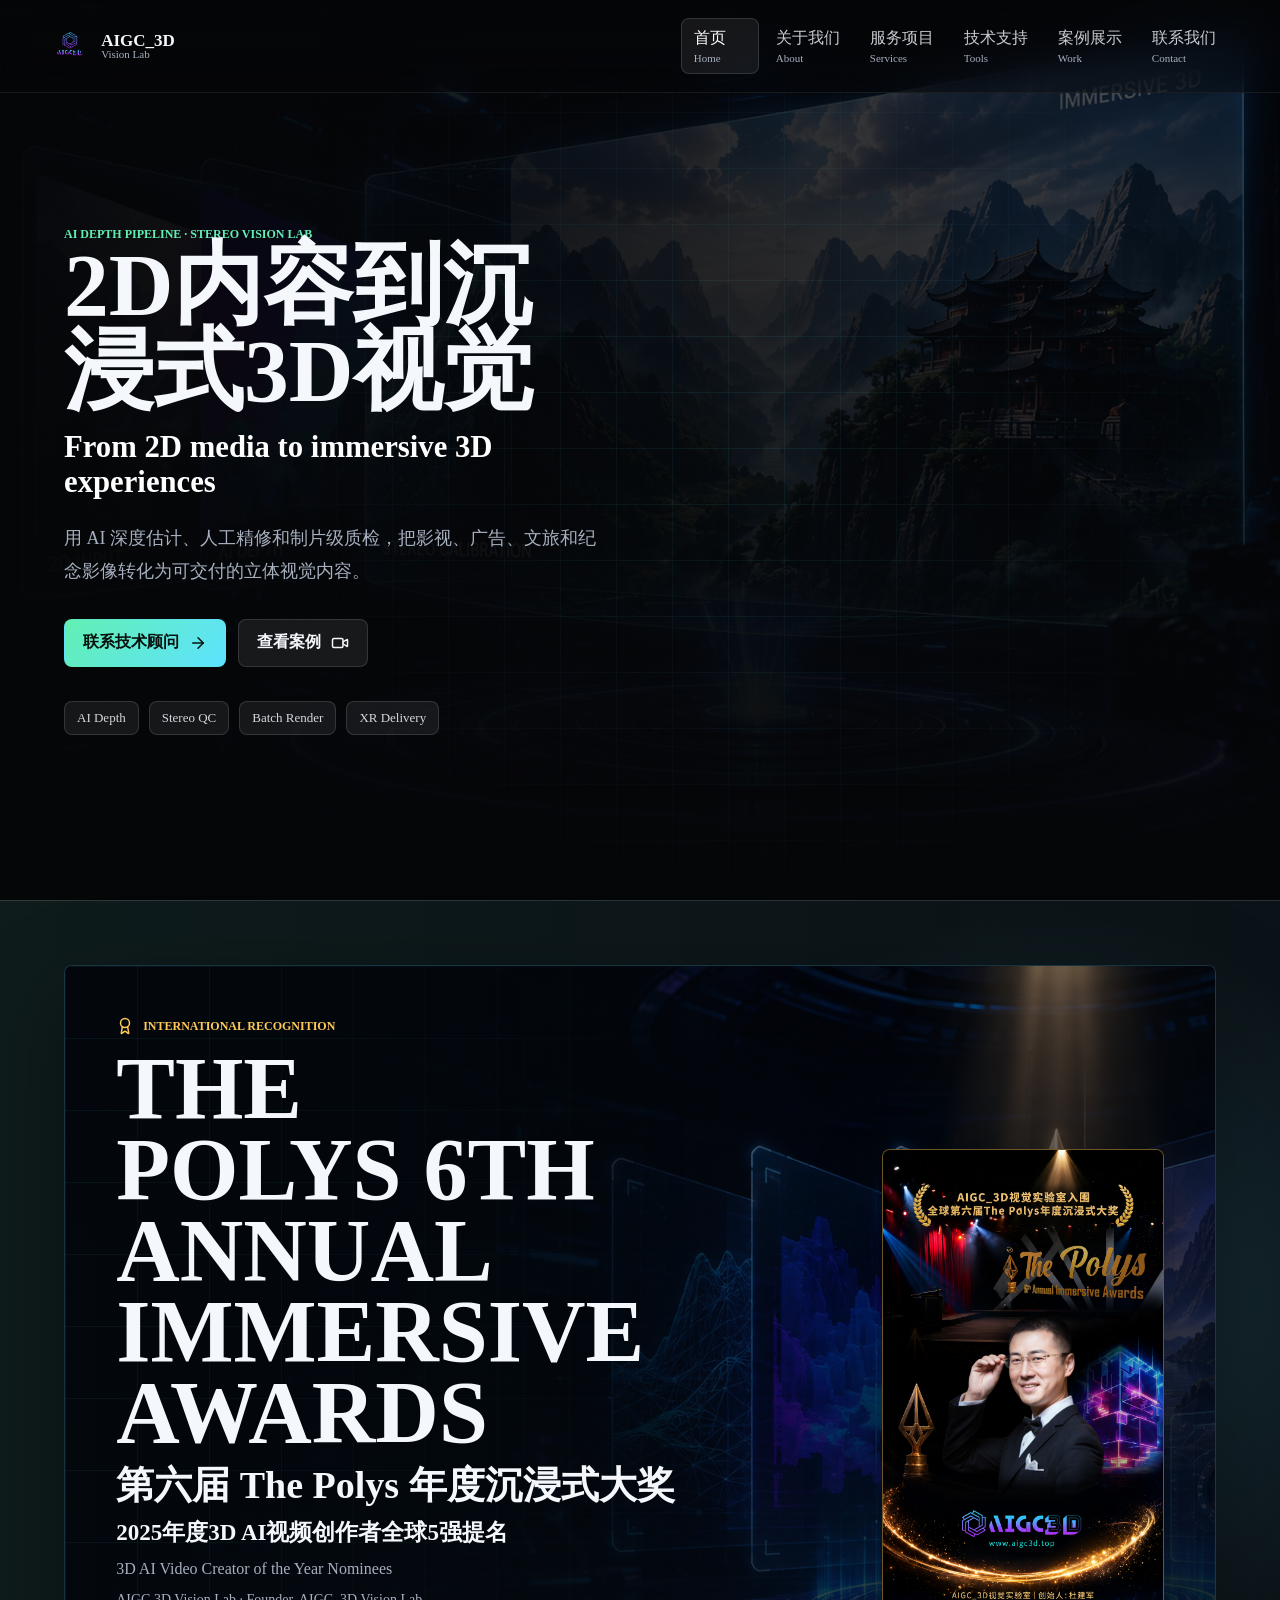
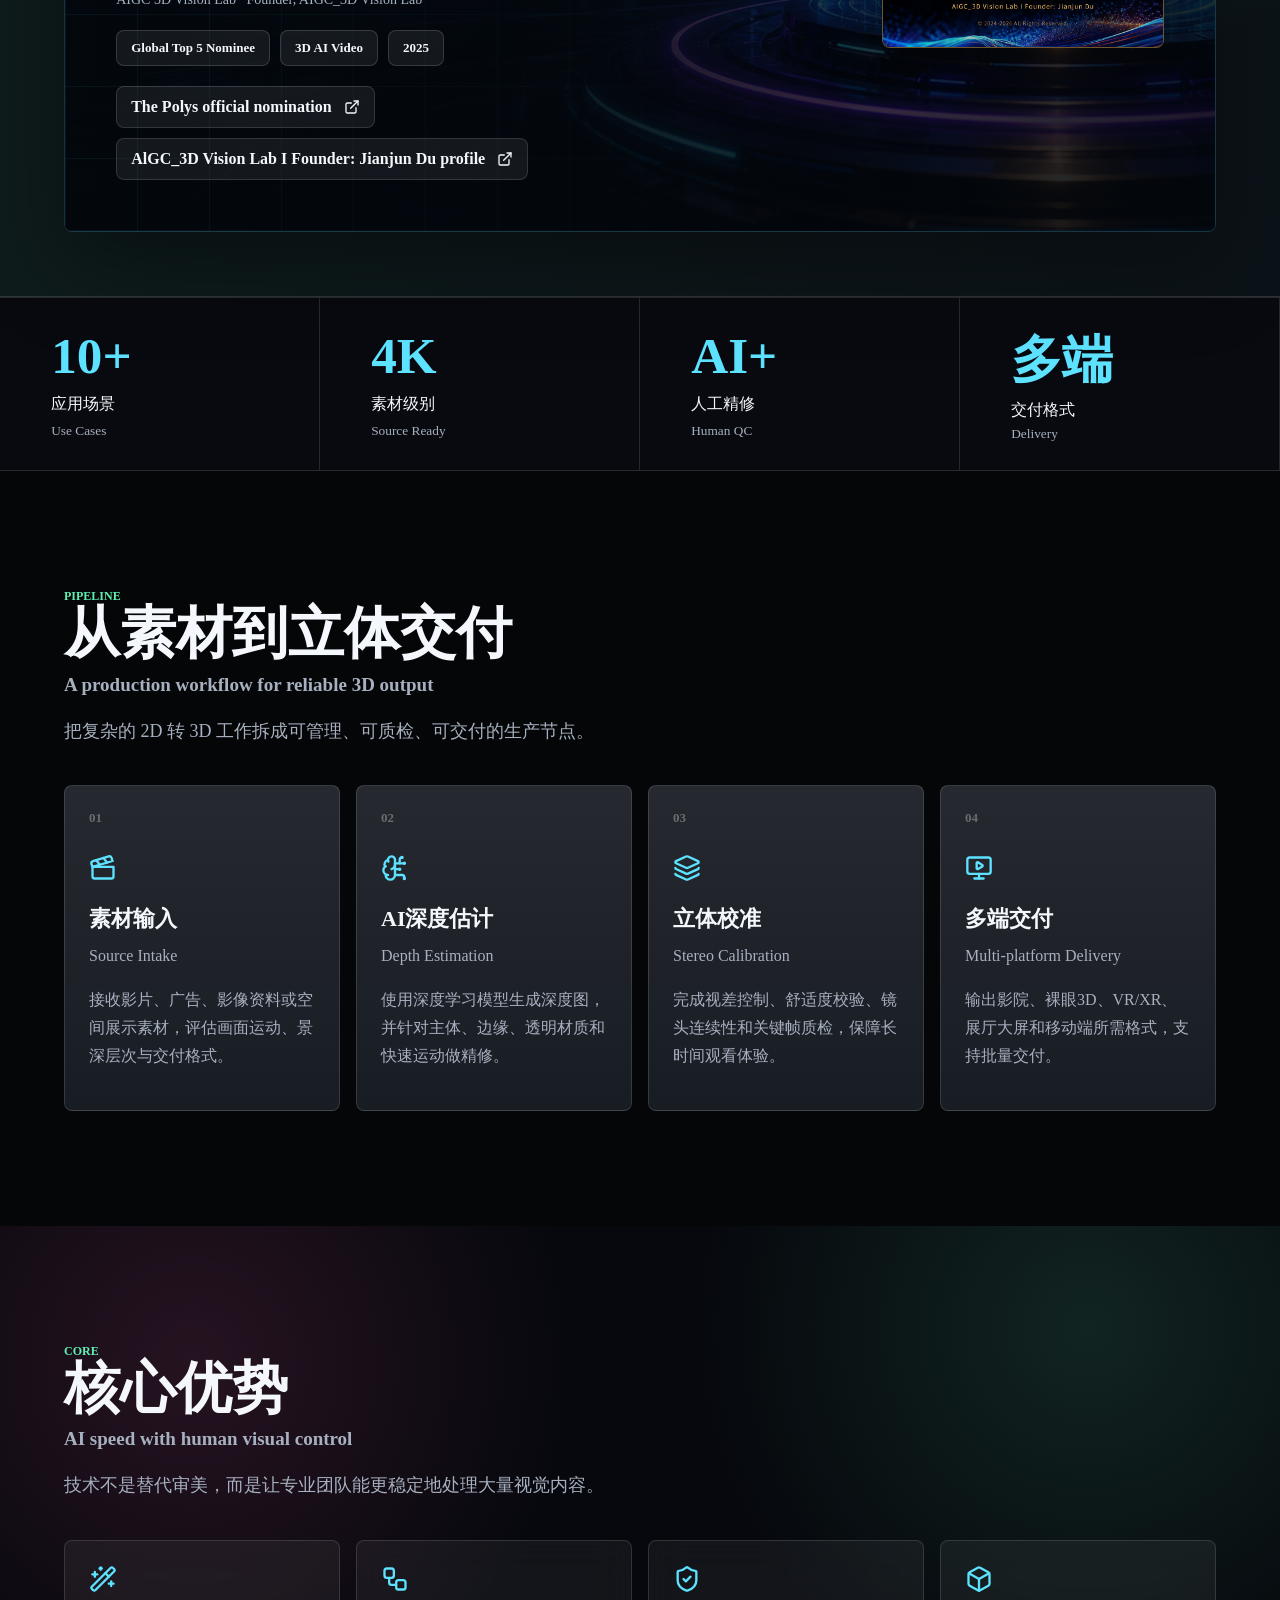
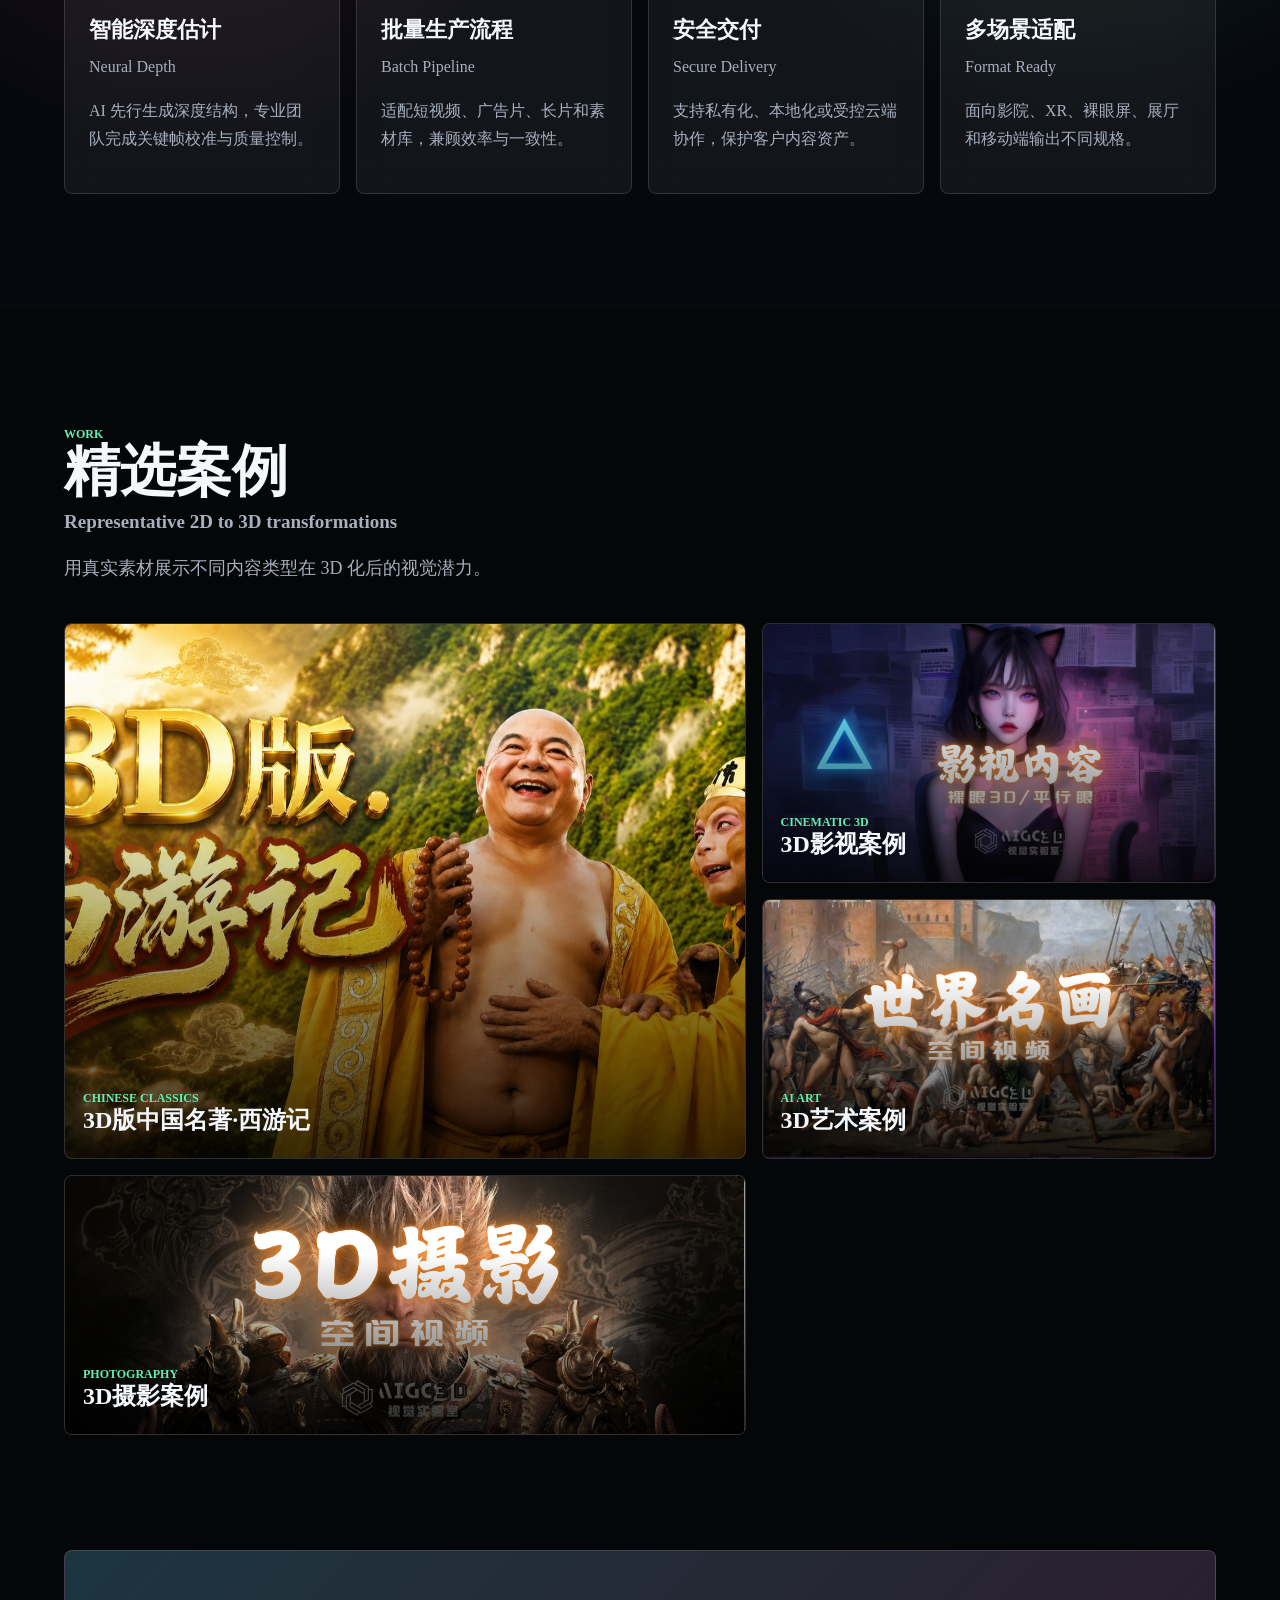
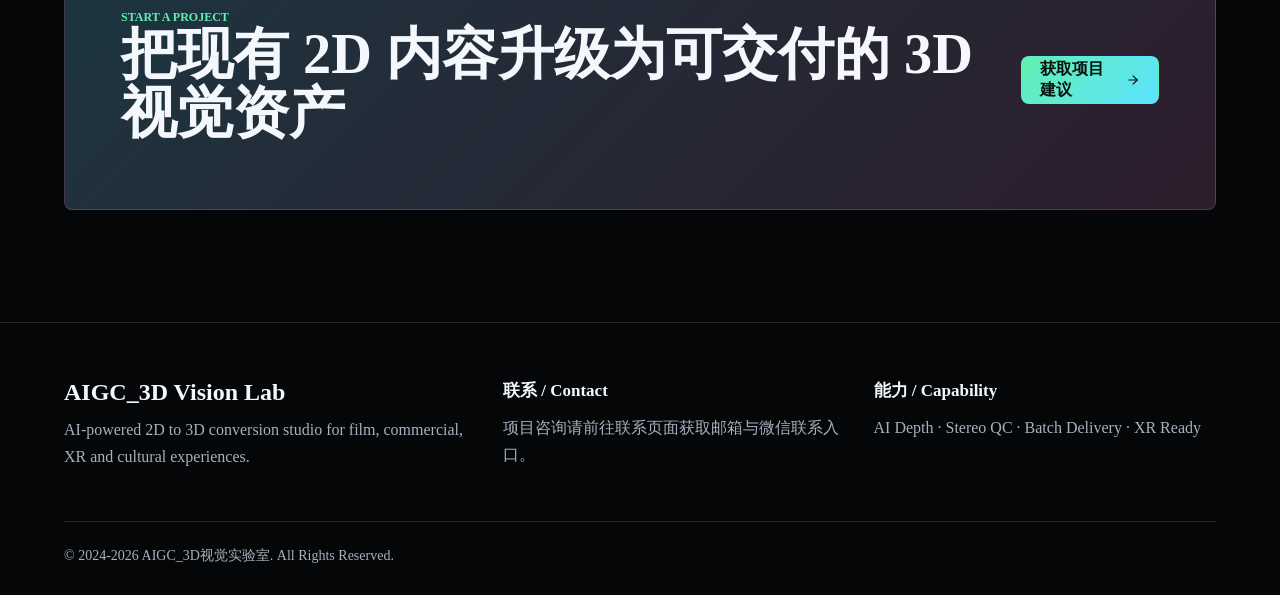
==== index.html @ 2577a912 "Optimize mobile menu drawer alignment, z-index, and toggle animations" ====
<!doctype html>
<html lang="zh-CN">
  <head>
    <meta charset="UTF-8" />
    <meta name="viewport" content="width=device-width, initial-scale=1.0" />
    <meta name="description" content="AIGC_3D视觉实验室提供 AI 驱动的 2D 转 3D 视觉解决方案，服务影视、广告、XR、文旅与纪念影像。" />
    <meta name="keywords" content="AIGC,3D视觉,2D转3D,AI深度估计,立体视觉,XR内容" />
    <title>AIGC_3D视觉实验室 - AI 2D转3D视觉解决方案</title>
    <script type="module" crossorigin src="/assets/main-BziIfiUS.js"></script>
    <link rel="stylesheet" crossorigin href="/assets/main-BUQJiQCC.css">
  </head>
  <body>
    <div id="root"></div>
  </body>
</html>
---- assets/main-BUQJiQCC.css ----
.mobile-layout{min-height:100vh;background:#03070c;color:#f3f4f6;font-family:system-ui,-apple-system,sans-serif;overflow-x:hidden}.mobile-header{position:fixed;top:0;left:0;width:100%;height:64px;display:flex;align-items:center;justify-content:space-between;padding:0 20px;z-index:1010;background:#03070cd1;backdrop-filter:blur(16px);-webkit-backdrop-filter:blur(16px);border-bottom:1px solid rgba(93,226,255,.08)}.mobile-header .brand{display:flex;align-items:center;gap:10px;text-decoration:none;color:inherit}.mobile-header .brand img{height:32px;width:auto}.mobile-header .brand span{display:flex;flex-direction:column}.mobile-header .brand strong{font-family:Outfit,sans-serif;font-size:16px;font-weight:800;letter-spacing:.5px}.mobile-header .brand small{font-size:9px;color:#5de2ff;text-transform:uppercase;letter-spacing:1px}.mobile-nav-toggle{background:none;border:none;color:#f3f4f6;padding:8px;cursor:pointer;display:flex;align-items:center;justify-content:center;border-radius:50%;transition:background .3s ease}.mobile-nav-toggle:active{background:#5de2ff1a}.mobile-nav-toggle svg{transition:transform .3s cubic-bezier(.16,1,.3,1)}.mobile-nav-toggle.open svg{transform:rotate(90deg)}.mobile-menu-drawer{position:fixed;top:0;right:0;bottom:0;left:0;z-index:1005;background:#03070cfb;backdrop-filter:blur(20px);-webkit-backdrop-filter:blur(20px);display:flex;flex-direction:column;justify-content:flex-start;padding:110px 40px 40px;transform:translateY(-100%);opacity:0;transition:transform .5s cubic-bezier(.16,1,.3,1),opacity .4s ease;pointer-events:none}.mobile-menu-drawer.open{transform:translateY(0);opacity:1;pointer-events:all}.mobile-menu-links{display:flex;flex-direction:column;gap:28px}.mobile-menu-links a{display:flex;flex-direction:column;text-decoration:none;color:#f3f4f6;transition:transform .4s cubic-bezier(.16,1,.3,1),opacity .4s ease,color .3s ease;transform:translateY(20px);opacity:0}.mobile-menu-drawer.open .mobile-menu-links a{transform:translateY(0);opacity:1}.mobile-menu-drawer.open .mobile-menu-links a:nth-child(1){transition:all .5s cubic-bezier(.16,1,.3,1) .08s}.mobile-menu-drawer.open .mobile-menu-links a:nth-child(2){transition:all .5s cubic-bezier(.16,1,.3,1) .12s}.mobile-menu-drawer.open .mobile-menu-links a:nth-child(3){transition:all .5s cubic-bezier(.16,1,.3,1) .16s}.mobile-menu-drawer.open .mobile-menu-links a:nth-child(4){transition:all .5s cubic-bezier(.16,1,.3,1) .2s}.mobile-menu-drawer.open .mobile-menu-links a:nth-child(5){transition:all .5s cubic-bezier(.16,1,.3,1) .24s}.mobile-menu-drawer.open .mobile-menu-links a:nth-child(6){transition:all .5s cubic-bezier(.16,1,.3,1) .28s}.mobile-menu-links a span{font-size:28px;font-weight:800}.mobile-menu-links a small{font-family:Outfit,sans-serif;font-size:13px;color:#5de2ff;text-transform:uppercase;margin-top:2px;letter-spacing:1px}.mobile-menu-links a.active span{color:#5de2ff}.mobile-page-shell{padding-top:64px}.mobile-hero{padding:48px 20px 32px;text-align:center;position:relative;border-bottom:1px solid rgba(93,226,255,.08);background:radial-gradient(circle at 50% 30%,rgba(93,226,255,.08),transparent 60%)}.mobile-hero h1{font-size:38px;line-height:1.1;font-weight:900;margin:12px 0;letter-spacing:-.5px}.mobile-hero .subtitle{font-family:Outfit,sans-serif;font-size:13px;color:#5de2ff;text-transform:uppercase;font-weight:800;letter-spacing:2px}.mobile-hero p{color:#9ca3af;font-size:15px;line-height:1.6;margin:16px auto 28px;max-width:320px}.mobile-hero-actions{display:flex;flex-direction:column;gap:12px;max-width:280px;margin:0 auto}.mobile-button{display:inline-flex;align-items:center;justify-content:center;gap:10px;height:48px;padding:0 20px;border-radius:8px;text-decoration:none;font-weight:700;font-size:15px;transition:all .3s ease}.mobile-button.primary{background:#5de2ff;color:#03070c}.mobile-button.primary:active{transform:scale(.97);background:#4cd1f0}.mobile-button.secondary{background:#ffffff0d;color:#f3f4f6;border:1px solid rgba(255,255,255,.1)}.mobile-button.secondary:active{transform:scale(.97);background:#ffffff1a}.mobile-hero-media{margin-top:36px;border-radius:12px;overflow:hidden;border:1px solid rgba(93,226,255,.12);box-shadow:0 20px 40px #0006}.mobile-hero-media img{width:100%;display:block}.mobile-section-heading{padding:36px 20px 16px;text-align:center}.mobile-section-heading span{font-family:Outfit,sans-serif;color:#5de2ff;text-transform:uppercase;font-size:12px;font-weight:800;letter-spacing:2px}.mobile-section-heading h2{font-size:26px;font-weight:900;margin:6px 0 10px}.mobile-section-heading p{color:#9ca3af;font-size:14px;line-height:1.5;margin:0 auto;max-width:320px}.mobile-metrics{display:grid;grid-template-columns:repeat(2,1fr);gap:12px;padding:12px 20px 36px}.mobile-metric-card{background:#ffffff08;border:1px solid rgba(93,226,255,.08);border-radius:8px;padding:16px;text-align:center}.mobile-metric-card strong{display:block;font-family:Outfit,sans-serif;font-size:28px;font-weight:900;color:#5de2ff}.mobile-metric-card span{display:block;font-size:12px;font-weight:700;margin-top:4px}.mobile-metric-card small{display:block;font-family:Outfit,sans-serif;font-size:9px;color:#9ca3af;margin-top:2px;text-transform:uppercase;letter-spacing:.5px}.mobile-award-section{padding:24px 20px}.mobile-award-card{background:linear-gradient(135deg,#0c1018fa,#04080db8);border:1px solid rgba(93,226,255,.16);border-radius:12px;padding:24px;position:relative;overflow:hidden;box-shadow:0 15px 35px #0000004d}.mobile-award-card:before{content:"";position:absolute;top:0;right:0;bottom:0;left:0;background:radial-gradient(circle at 90% 10%,rgba(93,226,255,.06),transparent 50%);pointer-events:none}.mobile-award-label{display:inline-flex;align-items:center;gap:6px;color:#ffc857;font-size:11px;font-weight:800;text-transform:uppercase;letter-spacing:1px}.mobile-award-card h2{font-size:24px;font-weight:900;margin:12px 0 6px;line-height:1.1;text-transform:uppercase}.mobile-award-card .award-title-zh{font-size:18px;font-weight:800;color:#f3f4f6;margin-bottom:4px}.mobile-award-card .award-title-cn{font-size:14px;color:#9ca3af;margin-bottom:12px}.mobile-award-card .award-category{font-size:13px;color:#5de2ff;font-weight:600;margin-bottom:4px}.mobile-award-card .award-note{font-size:12px;color:#9ca3af;margin-bottom:20px}.mobile-award-badges{display:flex;flex-wrap:wrap;gap:6px;margin-bottom:24px}.mobile-award-badges span{font-size:10px;font-weight:700;background:#ffffff0d;border:1px solid rgba(255,255,255,.1);padding:4px 10px;border-radius:4px}.mobile-award-links{display:flex;flex-direction:column;gap:8px;margin-bottom:24px}.mobile-award-links a{display:flex;align-items:center;justify-content:space-between;background:#ffffff08;border:1px solid rgba(255,255,255,.08);border-radius:6px;padding:10px 14px;font-size:12px;font-weight:700;text-decoration:none;color:#f3f4f6}.mobile-award-proof{margin-top:16px;border-radius:8px;overflow:hidden;border:1px solid rgba(255,200,87,.3);box-shadow:0 10px 25px #0006}.mobile-award-proof img{width:100%;display:block}.mobile-process-section{padding:24px 20px}.mobile-process-steps{display:flex;flex-direction:column;gap:20px;margin-top:20px}.mobile-process-card{background:#ffffff05;border:1px solid rgba(93,226,255,.06);border-radius:8px;padding:20px;display:flex;gap:16px;align-items:flex-start}.mobile-process-num{font-family:Outfit,sans-serif;font-size:24px;font-weight:900;color:#5de2ff;line-height:1}.mobile-process-content h3{font-size:16px;font-weight:800;margin-bottom:4px}.mobile-process-content p{color:#9ca3af;font-size:13px;line-height:1.5}.mobile-capabilities-section{padding:24px 20px;background:#07090e}.mobile-capabilities-grid{display:flex;flex-direction:column;gap:14px;margin-top:16px}.mobile-capability-card{background:#ffffff08;border:1px solid rgba(93,226,255,.08);border-radius:8px;padding:20px;display:flex;gap:16px;align-items:center}.mobile-capability-icon{color:#5de2ff;background:#5de2ff14;padding:10px;border-radius:8px;display:flex;align-items:center;justify-content:center;flex-shrink:0}.mobile-capability-info h3{font-size:15px;font-weight:800;margin-bottom:2px}.mobile-capability-info p{color:#9ca3af;font-size:12px;line-height:1.4}.mobile-work-section{padding:24px 20px}.mobile-work-grid{display:flex;flex-direction:column;gap:16px;margin-top:16px}.mobile-work-card{position:relative;border-radius:10px;overflow:hidden;border:1px solid rgba(93,226,255,.08);aspect-ratio:16 / 9}.mobile-work-card img{width:100%;height:100%;object-fit:cover;display:block}.mobile-work-overlay{position:absolute;top:0;right:0;bottom:0;left:0;background:linear-gradient(0deg,rgba(3,7,12,.94) 0%,rgba(3,7,12,.4) 60%,transparent 100%);display:flex;flex-direction:column;justify-content:flex-end;padding:16px}.mobile-work-overlay h3{font-size:16px;font-weight:800;margin-bottom:2px}.mobile-work-overlay p{font-size:11px;color:#5de2ff;text-transform:uppercase;letter-spacing:.5px;font-weight:700}.mobile-work-play{position:absolute;top:50%;left:50%;transform:translate(-50%,-50%);background:#5de2ffe6;color:#03070c;width:44px;height:44px;border-radius:50%;display:flex;align-items:center;justify-content:center;border:none;cursor:pointer;box-shadow:0 8px 20px #5de2ff4d}.mobile-work-play:active{transform:translate(-50%,-50%) scale(.92)}.mobile-subhero{padding:40px 20px;text-align:center;position:relative;background:#080a0f;border-bottom:1px solid rgba(93,226,255,.08);overflow:hidden}.mobile-subhero img{position:absolute;top:0;right:0;bottom:0;left:0;width:100%;height:100%;object-fit:cover;opacity:.15;z-index:0}.mobile-subhero-content{position:relative;z-index:1}.mobile-subhero-content span{font-family:Outfit,sans-serif;color:#5de2ff;text-transform:uppercase;font-size:11px;font-weight:800;letter-spacing:2px}.mobile-subhero-content h1{font-size:30px;font-weight:900;margin:6px 0 8px}.mobile-subhero-content p{color:#9ca3af;font-size:13px;line-height:1.5;margin:0 auto;max-width:280px}.mobile-about-image{padding:16px 20px}.mobile-about-image img{width:100%;height:auto;border-radius:8px;border:1px solid rgba(93,226,255,.12);display:block}.mobile-service-list{display:flex;flex-direction:column;gap:16px;padding:16px 20px}.mobile-service-card{background:#ffffff05;border:1px solid rgba(93,226,255,.08);border-radius:10px;padding:20px}.mobile-service-card h3{font-size:18px;font-weight:800;color:#f3f4f6;margin-bottom:2px}.mobile-service-card .service-eng{font-family:Outfit,sans-serif;font-size:11px;color:#5de2ff;text-transform:uppercase;margin-bottom:12px;letter-spacing:.5px}.mobile-service-card .service-desc{color:#9ca3af;font-size:13px;line-height:1.5;margin-bottom:16px}.mobile-service-specs{display:flex;flex-direction:column;gap:6px;border-top:1px solid rgba(93,226,255,.08);padding-top:12px}.mobile-service-spec-row{display:flex;justify-content:space-between;font-size:12px}.mobile-service-spec-row span:first-child{color:#9ca3af}.mobile-service-spec-row span:last-child{color:#f3f4f6;font-weight:700}.mobile-tool-list{display:flex;flex-direction:column;gap:16px;padding:16px 20px}.mobile-tool-card{background:#ffffff05;border:1px solid rgba(93,226,255,.08);border-radius:10px;padding:20px}.mobile-tool-card h3{font-size:18px;font-weight:800;margin-bottom:4px}.mobile-tool-card .tool-eng{font-family:Outfit,sans-serif;font-size:11px;color:#5de2ff;text-transform:uppercase;margin-bottom:12px}.mobile-tool-card p{color:#9ca3af;font-size:13px;line-height:1.5;margin-bottom:16px}.mobile-tool-specs{display:flex;flex-direction:column;gap:6px;border-top:1px solid rgba(93,226,255,.08);padding-top:12px}.mobile-tool-spec-row{display:flex;justify-content:space-between;font-size:12px}.mobile-tool-spec-row span:first-child{color:#9ca3af}.mobile-tool-spec-row span:last-child{color:#f3f4f6;font-weight:700}.mobile-contact-section{padding:24px 20px}.mobile-contact-card{background:linear-gradient(135deg,#0c1018fa,#04080db8);border:1px solid rgba(93,226,255,.12);border-radius:12px;padding:24px;text-align:center;box-shadow:0 15px 35px #0000004d;margin-bottom:20px}.mobile-contact-card h2{font-size:20px;font-weight:900;margin-bottom:10px}.mobile-contact-card p{color:#9ca3af;font-size:13px;line-height:1.5;margin-bottom:20px}.mobile-contact-list{display:flex;flex-direction:column;gap:16px}.mobile-wechat-qr-card{background:#ffffff05;border:1px solid rgba(93,226,255,.08);border-radius:10px;padding:20px;text-align:center}.mobile-wechat-qr-card span{font-family:Outfit,sans-serif;color:#5de2ff;font-size:11px;font-weight:800;text-transform:uppercase}.mobile-wechat-qr-card h2{font-size:18px;font-weight:800;margin:4px 0 6px}.mobile-wechat-qr-card p{color:#9ca3af;font-size:12px;line-height:1.4;margin-bottom:16px}.mobile-wechat-qr-card img{width:160px;height:160px;display:block;margin:0 auto;border-radius:8px;border:1px solid rgba(255,255,255,.1)}.mobile-contact-row{background:#ffffff05;border:1px solid rgba(93,226,255,.08);border-radius:8px;padding:14px 20px;display:flex;align-items:center;gap:12px}.mobile-contact-row a{color:#f3f4f6;text-decoration:none;font-weight:700;font-size:14px}.mobile-contact-row span{color:#5de2ff}.mobile-cta-band{background:radial-gradient(circle at 10% 50%,rgba(93,226,255,.06),transparent 50%),#05080d;border-top:1px solid rgba(93,226,255,.08);padding:40px 20px;text-align:center}.mobile-cta-band h2{font-size:24px;font-weight:900;margin-bottom:8px}.mobile-cta-band p{color:#9ca3af;font-size:13px;line-height:1.5;margin-bottom:24px}.mobile-footer{background:#030508;border-top:1px solid rgba(255,255,255,.05);padding:36px 20px 48px;text-align:center}.mobile-footer-brand{font-family:Outfit,sans-serif;font-size:18px;font-weight:800;color:#f3f4f6;margin-bottom:8px}.mobile-footer p{color:#9ca3af;font-size:12px;line-height:1.5;margin-bottom:20px}.mobile-footer-section{border-top:1px solid rgba(255,255,255,.05);padding-top:20px;margin-top:20px}.mobile-footer-section h4{font-size:13px;font-weight:800;color:#5de2ff;text-transform:uppercase;margin-bottom:8px;letter-spacing:.5px}.mobile-footer-copyright{font-size:10px;color:#4b5563;margin-top:24px}.mobile-video-modal{position:fixed;top:0;right:0;bottom:0;left:0;z-index:1100;background:#03070cf2;display:flex;flex-direction:column;justify-content:center;padding:20px}.mobile-video-modal-header{display:flex;justify-content:space-between;align-items:center;margin-bottom:12px}.mobile-video-modal-header h3{font-size:15px;font-weight:800}.mobile-video-modal-close{background:none;border:none;color:#f3f4f6;cursor:pointer;padding:4px}.mobile-video-modal-frame{width:100%;aspect-ratio:16 / 9;border-radius:8px;overflow:hidden;border:1px solid rgba(255,255,255,.1);background:#000}.mobile-video-modal-frame iframe{width:100%;height:100%;border:none}:root{color-scheme:dark;--bg: #050608;--panel: #10141b;--panel-2: #171d25;--text: #f4f7fb;--muted: #a7b0bf;--line: rgba(255, 255, 255, .13);--cyan: #5de2ff;--green: #62f0b2;--rose: #ff5aa8;--amber: #ffc857;--shadow: 0 28px 80px rgba(0, 0, 0, .38)}*{box-sizing:border-box}html{min-width:320px;background:var(--bg)}body{margin:0;min-width:320px;color:var(--text);background:radial-gradient(circle at 20% 10%,rgba(93,226,255,.12),transparent 30%),radial-gradient(circle at 85% 0%,rgba(255,90,168,.12),transparent 28%),#050608;font-family:Inter,ui-sans-serif,system-ui,-apple-system,BlinkMacSystemFont,Segoe UI,Microsoft YaHei,PingFang SC,sans-serif;letter-spacing:0}body,button,input{font:inherit}a{color:inherit;text-decoration:none}img{display:block;max-width:100%}button{color:inherit}.site-header{position:fixed;z-index:50;top:0;left:0;right:0;display:flex;align-items:center;justify-content:space-between;gap:24px;padding:18px clamp(18px,4vw,56px);background:linear-gradient(180deg,#050608db,#05060859);-webkit-backdrop-filter:blur(18px);backdrop-filter:blur(18px);border-bottom:1px solid rgba(255,255,255,.08)}.brand{display:flex;align-items:center;gap:12px;min-width:176px}.brand img{width:38px;height:38px;border-radius:8px}.brand span{display:grid;line-height:1}.brand strong{font-size:17px}.brand small,.main-nav small{color:var(--muted);font-size:11px}.main-nav{display:flex;align-items:center;gap:4px}.main-nav a{display:grid;gap:3px;min-width:78px;padding:9px 12px;border:1px solid transparent;border-radius:8px;color:#f4f7fbd1}.main-nav a:hover,.main-nav a.active{color:#fff;border-color:var(--line);background:#ffffff12}.icon-button{display:inline-flex;align-items:center;justify-content:center;width:42px;height:42px;border:1px solid var(--line);border-radius:8px;background:#ffffff14;cursor:pointer}.nav-toggle{display:none}.section-dark{background:#050608}.hero{position:relative;min-height:100svh;display:grid;grid-template-columns:minmax(0,1fr) minmax(360px,43vw);align-items:center;gap:clamp(28px,5vw,72px);padding:126px clamp(18px,5vw,72px) 64px;overflow:hidden}.hero-media,.sub-hero>img{position:absolute;top:0;right:0;bottom:0;left:0;opacity:.78}.hero-media img,.sub-hero>img{width:100%;height:100%;object-fit:cover;object-position:62% center;filter:saturate(.92) contrast(1.05)}.hero:after,.sub-hero:after{content:"";position:absolute;top:0;right:0;bottom:0;left:0;background:linear-gradient(90deg,#050608f0,#050608c2 42%,#05060842),linear-gradient(180deg,#0506085c,#050608)}.depth-grid{position:absolute;top:0;right:0;bottom:0;left:0;z-index:1;opacity:.45;background-image:linear-gradient(rgba(93,226,255,.18) 1px,transparent 1px),linear-gradient(90deg,rgba(93,226,255,.15) 1px,transparent 1px);background-size:56px 56px;-webkit-mask-image:radial-gradient(circle at 58% 48%,black 0%,transparent 62%);mask-image:radial-gradient(circle at 58% 48%,black 0%,transparent 62%)}.hero-content,.sub-hero>div{position:relative;z-index:2}.eyebrow,.section-heading span,.cta-band span,.sub-hero span,.case-card-body span,.work-tile span{color:var(--green);text-transform:uppercase;font-size:12px;font-weight:800}h1,h2,h3,p{margin-top:0}.hero h1{max-width:780px;margin-bottom:16px;font-size:clamp(48px,7vw,104px);line-height:.96}.hero-subtitle{margin-bottom:22px;color:#fff;font-size:clamp(22px,2.4vw,34px);font-weight:700}.hero-copy,.section-heading>p:last-child,.body-copy,.sub-hero p{color:var(--muted);font-size:18px;line-height:1.8}.hero-copy{max-width:680px}.hero-actions,.contact-actions{display:flex;flex-wrap:wrap;gap:12px;margin-top:32px}.button{display:inline-flex;align-items:center;justify-content:center;gap:10px;min-height:48px;padding:0 18px;border-radius:8px;border:1px solid var(--line);font-weight:800}.button.primary{color:#07110d;background:linear-gradient(135deg,var(--green),var(--cyan));border-color:transparent}.button.secondary{color:var(--text);background:#ffffff14}.hero-tags{display:flex;flex-wrap:wrap;gap:10px;margin-top:34px}.hero-tags span{padding:8px 12px;border:1px solid var(--line);border-radius:8px;background:#ffffff12;color:#f4f7fbdb;font-size:13px}.english{color:var(--muted)}.metrics-strip{display:grid;grid-template-columns:repeat(4,1fr);border-block:1px solid var(--line);background:#080a0f}.award-section{padding:clamp(30px,5vw,72px) clamp(18px,5vw,72px);background:radial-gradient(circle at 82% 40%,rgba(93,226,255,.16),transparent 32%),linear-gradient(90deg,#62f0b214,#5de2ff0a),#080a0f;border-block:1px solid var(--line)}.award-section.compact{padding-top:0;padding-bottom:clamp(32px,5vw,64px);background:#07090e;border-block:0}.award-card{position:relative;display:grid;grid-template-columns:minmax(0,1fr) clamp(240px,22vw,300px);align-items:center;gap:clamp(24px,4vw,48px);min-height:clamp(460px,42vw,560px);max-width:1240px;margin:0 auto;padding:clamp(26px,4vw,54px);overflow:hidden;border:1px solid rgba(93,226,255,.2);border-radius:8px;background:linear-gradient(135deg,#0c1018fa,#04080db8),#03070c;box-shadow:0 30px 90px #00000061}.award-card:before{position:absolute;top:0;right:0;bottom:0;left:0;z-index:1;content:"";background:linear-gradient(90deg,#03070cf0,#03070cc7 38%,#03070c2e 72%,#03070c85),linear-gradient(180deg,#03070c33,#03070cd1)}.award-card:after{position:absolute;top:0;right:0;bottom:0;left:0;z-index:2;pointer-events:none;content:"";background-image:linear-gradient(rgba(93,226,255,.06) 1px,transparent 1px),linear-gradient(90deg,rgba(93,226,255,.06) 1px,transparent 1px);background-size:72px 72px;-webkit-mask-image:linear-gradient(90deg,#000,rgba(0,0,0,.26),transparent);mask-image:linear-gradient(90deg,#000,rgba(0,0,0,.26),transparent)}.award-hero-visual{position:absolute;top:0;right:0;bottom:0;left:0;z-index:0;margin:0;overflow:hidden}.award-hero-visual img{width:100%;height:100%;display:block;object-fit:cover}.award-copy,.award-proof-media{position:relative;z-index:3}.award-copy{max-width:680px}.award-label-row{display:inline-flex;align-items:center;gap:9px;color:var(--amber)}.award-label-row span{color:var(--accent);text-transform:uppercase;font-size:12px;font-weight:900}.award-copy h2{max-width:11ch;margin:10px 0;font-size:clamp(42px,7vw,88px);line-height:.92;letter-spacing:0;text-transform:uppercase}.award-copy p{margin-bottom:8px;color:var(--muted);line-height:1.5}.award-copy .award-title-zh{color:var(--text);font-size:clamp(24px,3vw,38px);line-height:1.12;font-weight:900}.award-copy .award-title-cn{color:var(--text);font-size:clamp(18px,1.8vw,24px);font-weight:900}.award-note{font-size:14px}.award-status-row{display:flex;flex-wrap:wrap;gap:10px;margin:20px 0}.award-status-row span{display:inline-flex;align-items:center;min-height:36px;padding:0 14px;border:1px solid rgba(255,255,255,.15);border-radius:8px;color:var(--text);background:#ffffff12;font-size:13px;font-weight:800}.award-links{display:flex;flex-wrap:wrap;gap:10px}.award-links a{display:inline-flex;align-items:center;justify-content:space-between;gap:12px;min-height:42px;padding:0 14px;border:1px solid var(--line);border-radius:8px;color:var(--text);background:#ffffff12;font-weight:800}.award-proof-media{justify-self:end;width:100%;margin:0;overflow:hidden;border:1px solid rgba(255,200,87,.42);border-radius:8px;background:#030405;box-shadow:0 24px 70px #00000070;transition:transform .4s cubic-bezier(.16,1,.3,1),box-shadow .4s ease,border-color .4s ease}.award-proof-media:hover{transform:translateY(-6px) scale(1.02);box-shadow:0 32px 85px #ffc85738;border-color:#ffc857e0}.award-proof-media img{width:100%;display:block}.metrics-strip div{display:grid;gap:5px;padding:28px clamp(18px,4vw,56px);border-right:1px solid var(--line)}.metrics-strip strong{color:var(--cyan);font-size:clamp(32px,4vw,52px)}.metrics-strip small{color:var(--muted)}.section{padding:clamp(68px,9vw,118px) clamp(18px,5vw,72px)}.section-heading{max-width:760px;margin-bottom:38px}.section-heading h2,.cta-band h2,.sub-hero h1{margin-bottom:10px;font-size:clamp(34px,4.4vw,66px);line-height:1.05}.section-heading .english{font-size:19px;font-weight:700}.process-grid,.capability-grid,.service-grid,.principle-grid,.support-layout{display:grid;grid-template-columns:repeat(4,1fr);gap:16px}.process-card,.glass-card,.service-card,.info-card,.support-panel,.contact-card{border:1px solid var(--line);border-radius:8px;background:#ffffff0e}.process-card,.glass-card,.service-card,.info-card,.support-panel{padding:24px}.process-card{min-height:300px;background:linear-gradient(180deg,#ffffff17,#ffffff09),var(--panel)}.process-card svg,.glass-card svg,.service-card svg,.info-card svg,.support-panel svg{color:var(--cyan)}.card-index{margin-bottom:28px;color:#ffffff52;font-size:13px;font-weight:900}.process-card h3,.glass-card h3,.service-card h2,.info-card h2,.support-panel h2,.contact-card h2{margin:18px 0 8px;font-size:22px}.process-card p,.glass-card p,.service-card p,.info-card p,.support-panel p,.case-card p,.contact-card p{color:var(--muted);line-height:1.75}.capabilities{background:radial-gradient(circle at 15% 20%,rgba(255,90,168,.13),transparent 32%),radial-gradient(circle at 85% 15%,rgba(98,240,178,.12),transparent 32%),#06080d}.capability-grid{grid-template-columns:repeat(4,1fr)}.glass-card{min-height:230px;-webkit-backdrop-filter:blur(16px);backdrop-filter:blur(16px)}.work-showcase{display:grid;grid-template-columns:1.2fr .8fr;grid-auto-rows:260px;gap:16px}.work-tile{position:relative;overflow:hidden;border-radius:8px;border:1px solid var(--line);background:#111}.work-tile:first-child{grid-row:span 2}.work-tile img{width:100%;height:100%;object-fit:cover;transition:transform .35s ease}.work-tile:after{content:"";position:absolute;top:0;right:0;bottom:0;left:0;background:linear-gradient(180deg,transparent 30%,rgba(0,0,0,.78) 100%)}.work-tile:hover img{transform:scale(1.045)}.work-tile span,.work-tile strong{position:absolute;z-index:1;left:18px}.work-tile span{bottom:52px}.work-tile strong{bottom:22px;font-size:24px}.cta-band{display:flex;align-items:center;justify-content:space-between;gap:24px;margin:0 clamp(18px,5vw,72px) clamp(68px,9vw,112px);padding:clamp(28px,5vw,56px);border:1px solid var(--line);border-radius:8px;background:linear-gradient(135deg,#5de2ff29,#ff5aa81f),var(--panel)}.sub-hero{position:relative;min-height:520px;display:flex;align-items:end;padding:150px clamp(18px,5vw,72px) 72px;overflow:hidden}.sub-hero>div{max-width:860px}.page-after-hero{background:#07090e}.split-section{display:grid;grid-template-columns:minmax(0,.9fr) minmax(360px,1.1fr);gap:clamp(28px,5vw,72px);align-items:center}.about-image-container{width:100%}.about-image-container img{width:100%;height:auto;display:block;border:1px solid var(--line);border-radius:8px}.principle-grid{grid-template-columns:repeat(4,1fr);padding-top:0}.service-grid{grid-template-columns:repeat(3,1fr)}.service-card{min-height:260px;background:var(--panel)}.support-layout{grid-template-columns:repeat(3,1fr)}.support-panel{background:linear-gradient(180deg,#ffffff14,#ffffff09),var(--panel)}.case-grid{display:grid;grid-template-columns:repeat(2,1fr);gap:18px}.case-card{overflow:hidden;border:1px solid var(--line);border-radius:8px;background:var(--panel)}.case-card img{width:100%;height:320px;object-fit:cover}.case-card-body{padding:24px}.case-card h2{margin:8px 0;font-size:25px}.case-card button{display:inline-flex;align-items:center;gap:8px;min-height:42px;margin-top:12px;padding:0 14px;border:1px solid var(--line);border-radius:8px;background:#ffffff14;cursor:pointer}.modal-backdrop{position:fixed;z-index:100;top:0;right:0;bottom:0;left:0;display:grid;place-items:center;padding:20px;background:#000000b8;-webkit-backdrop-filter:blur(12px);backdrop-filter:blur(12px)}.video-modal{width:min(1080px,100%);border:1px solid var(--line);border-radius:8px;background:#080a0f;box-shadow:var(--shadow);overflow:hidden}.modal-header{display:flex;align-items:center;justify-content:space-between;gap:16px;padding:16px 18px;border-bottom:1px solid var(--line)}.modal-header h2{margin:0;font-size:20px}.video-modal iframe{width:100%;aspect-ratio:16 / 9;border:0}.contact-layout{display:grid;grid-template-columns:minmax(0,1fr) minmax(320px,420px);gap:18px;align-items:stretch}.contact-card{padding:clamp(26px,4vw,48px);background:linear-gradient(135deg,#62f0b21f,#5de2ff17),var(--panel)}.hero-contact h2{margin-top:0;font-size:clamp(30px,4vw,54px);line-height:1.05}.contact-list{display:grid;gap:12px}.wechat-qr-card{display:grid;grid-template-columns:minmax(0,1fr) minmax(132px,168px);gap:18px;align-items:center;padding:18px;border:1px solid var(--line);border-radius:8px;background:linear-gradient(135deg,#62f0b21f,#5de2ff12),var(--panel)}.wechat-qr-card span{color:var(--green);font-size:12px;font-weight:800;text-transform:uppercase}.wechat-qr-card h2{margin:8px 0 6px;font-size:24px}.wechat-qr-card p{margin:0;color:var(--muted);line-height:1.6}.wechat-qr-card img{width:100%;border:1px solid rgba(255,255,255,.22);border-radius:8px;background:#fff}.contact-row{display:flex;align-items:center;gap:14px;min-height:90px;padding:18px;border:1px solid var(--line);border-radius:8px;background:var(--panel);font-size:19px}.contact-row svg{color:var(--green);flex:0 0 auto}.site-footer{padding:56px clamp(18px,5vw,72px) 28px;border-top:1px solid var(--line);background:#050608}.footer-grid{display:grid;grid-template-columns:1.2fr 1fr 1fr;gap:28px}.footer-brand{margin-bottom:10px;font-size:24px;font-weight:900}.site-footer h2{margin-bottom:12px;font-size:17px}.site-footer p,.copyright{color:var(--muted);line-height:1.7}.copyright{margin-top:34px;padding-top:22px;border-top:1px solid var(--line);font-size:14px}@media(max-width:1080px){.hero{grid-template-columns:1fr}.process-grid,.capability-grid,.principle-grid{grid-template-columns:repeat(2,1fr)}.service-grid,.support-layout,.footer-grid{grid-template-columns:1fr 1fr}}@media(max-width:820px){.site-header{padding:14px 18px}.nav-toggle{display:inline-flex}.main-nav{position:absolute;top:70px;left:18px;right:18px;display:none;grid-template-columns:1fr 1fr;padding:10px;border:1px solid var(--line);border-radius:8px;background:#050608f5}.main-nav.open{display:grid}.main-nav a{min-width:0}.hero{min-height:auto;padding-top:112px}.metrics-strip,.award-card,.process-grid,.capability-grid,.service-grid,.principle-grid,.support-layout,.case-grid,.contact-layout,.footer-grid,.split-section,.work-showcase{grid-template-columns:1fr}.metrics-strip div{border-right:0;border-bottom:1px solid var(--line)}.award-card{align-items:start;min-height:620px}.award-card:before{background:linear-gradient(180deg,#03070ceb,#03070cc7 48%,#03070c57),linear-gradient(90deg,#03070ce0,#03070c2e)}.award-copy h2{max-width:9ch}.award-proof-media{justify-self:start;width:190px}.award-links{min-width:0}.work-tile:first-child{grid-row:auto}.work-showcase{grid-auto-rows:250px}.case-card img{height:260px}.cta-band{align-items:flex-start;flex-direction:column}.wechat-qr-card{grid-template-columns:1fr}.wechat-qr-card img{width:min(220px,100%)}}@media(max-width:520px){.brand{min-width:0}.brand small{display:none}.hero h1{font-size:43px}.hero-subtitle{font-size:20px}.award-section{padding:24px 16px}.award-card{min-height:auto;padding:24px}.award-copy h2{font-size:34px}.award-copy .award-title-zh{font-size:22px}.award-copy .award-title-cn{font-size:17px}.award-status-row{margin:16px 0}.award-status-row span{min-height:32px;font-size:12px}.award-links a{width:100%}.award-proof-media{width:168px}.hero-copy,.section-heading>p:last-child,.sub-hero p{font-size:16px}.section,.sub-hero{padding-left:16px;padding-right:16px}.contact-row{font-size:16px;overflow-wrap:anywhere}}
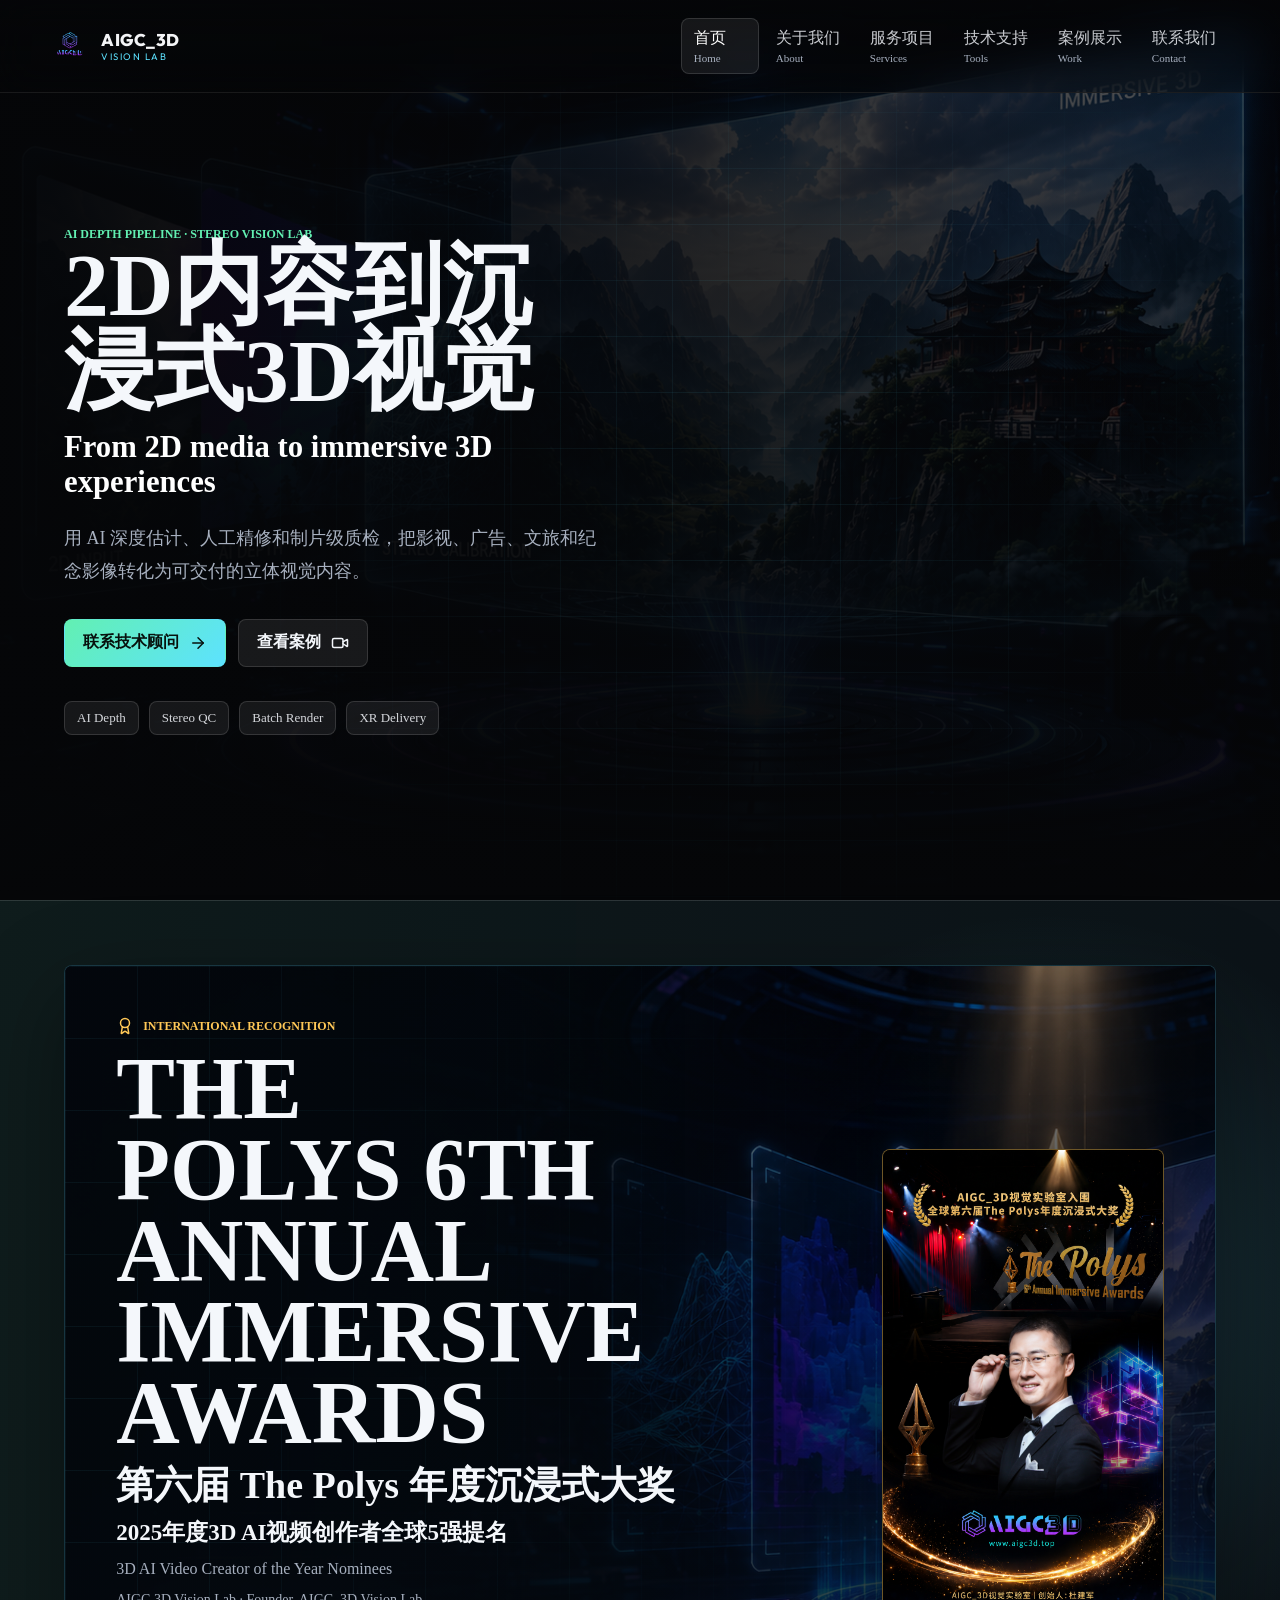
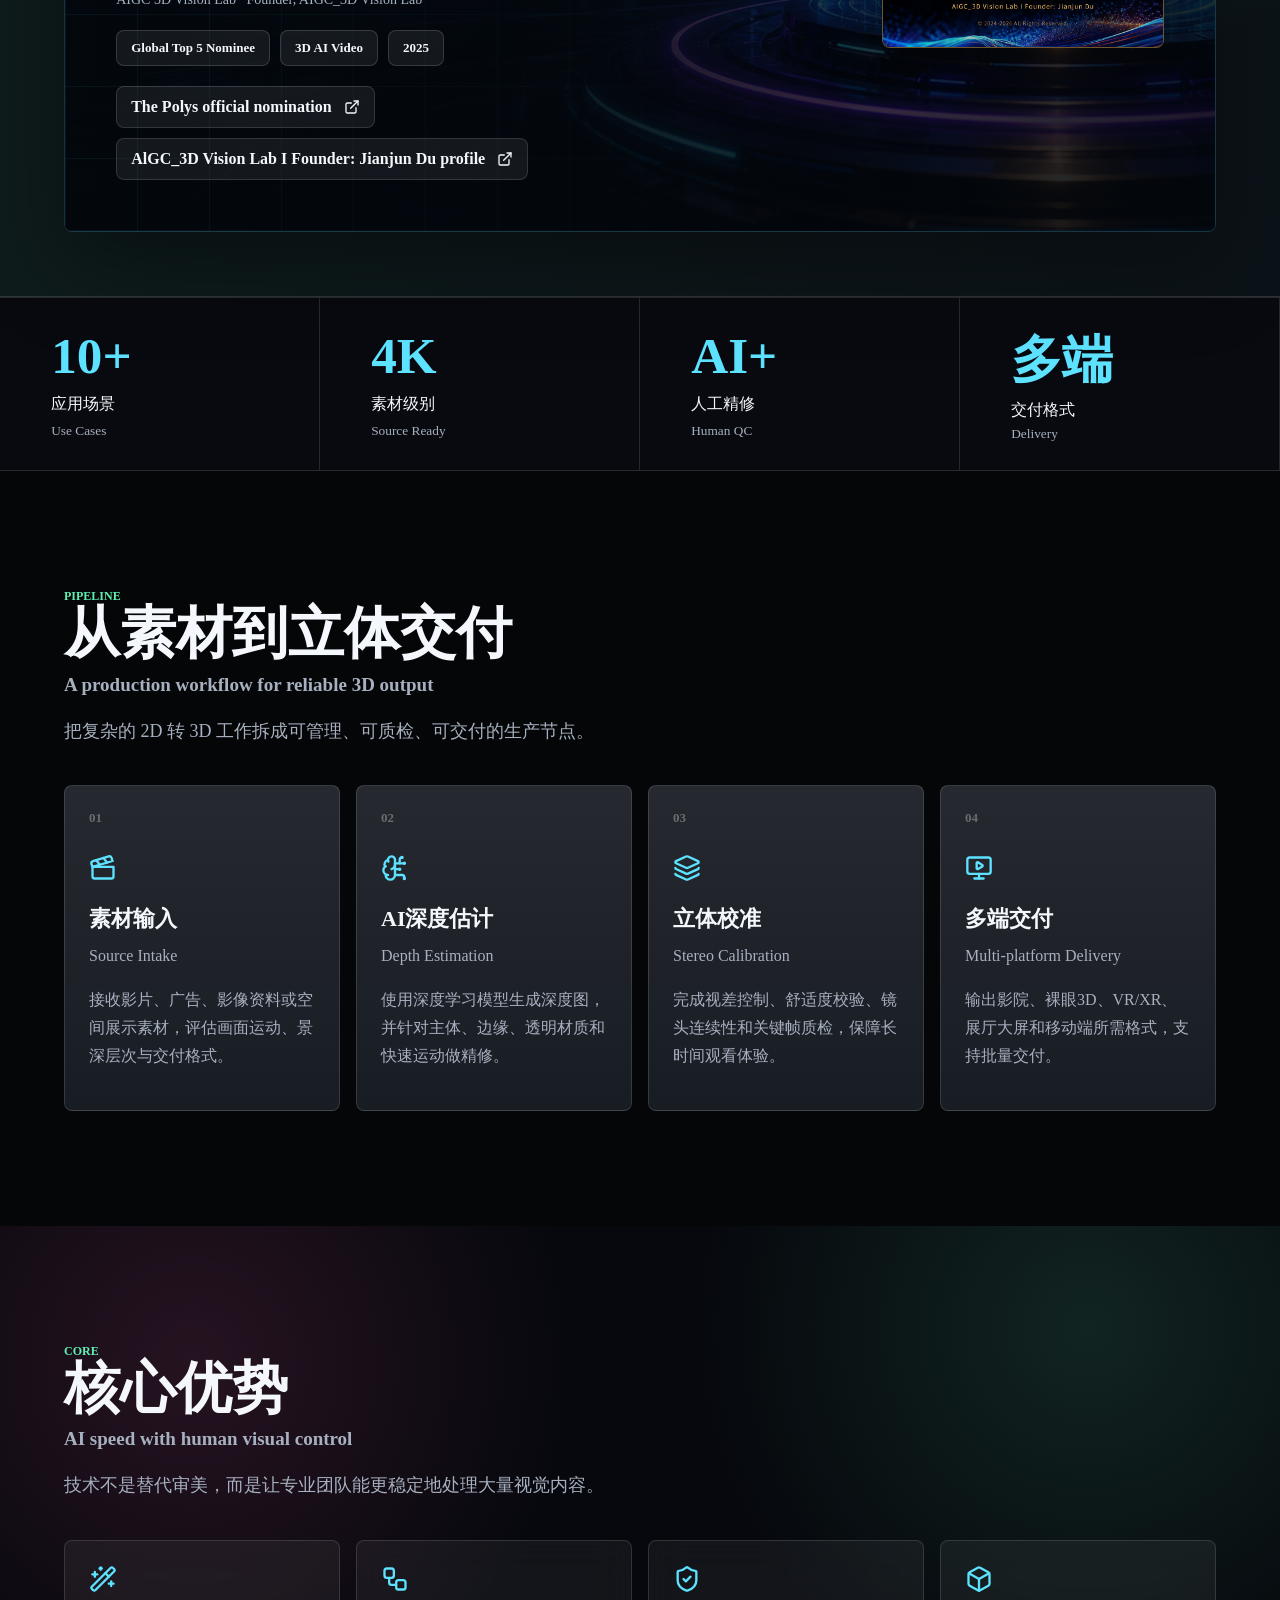
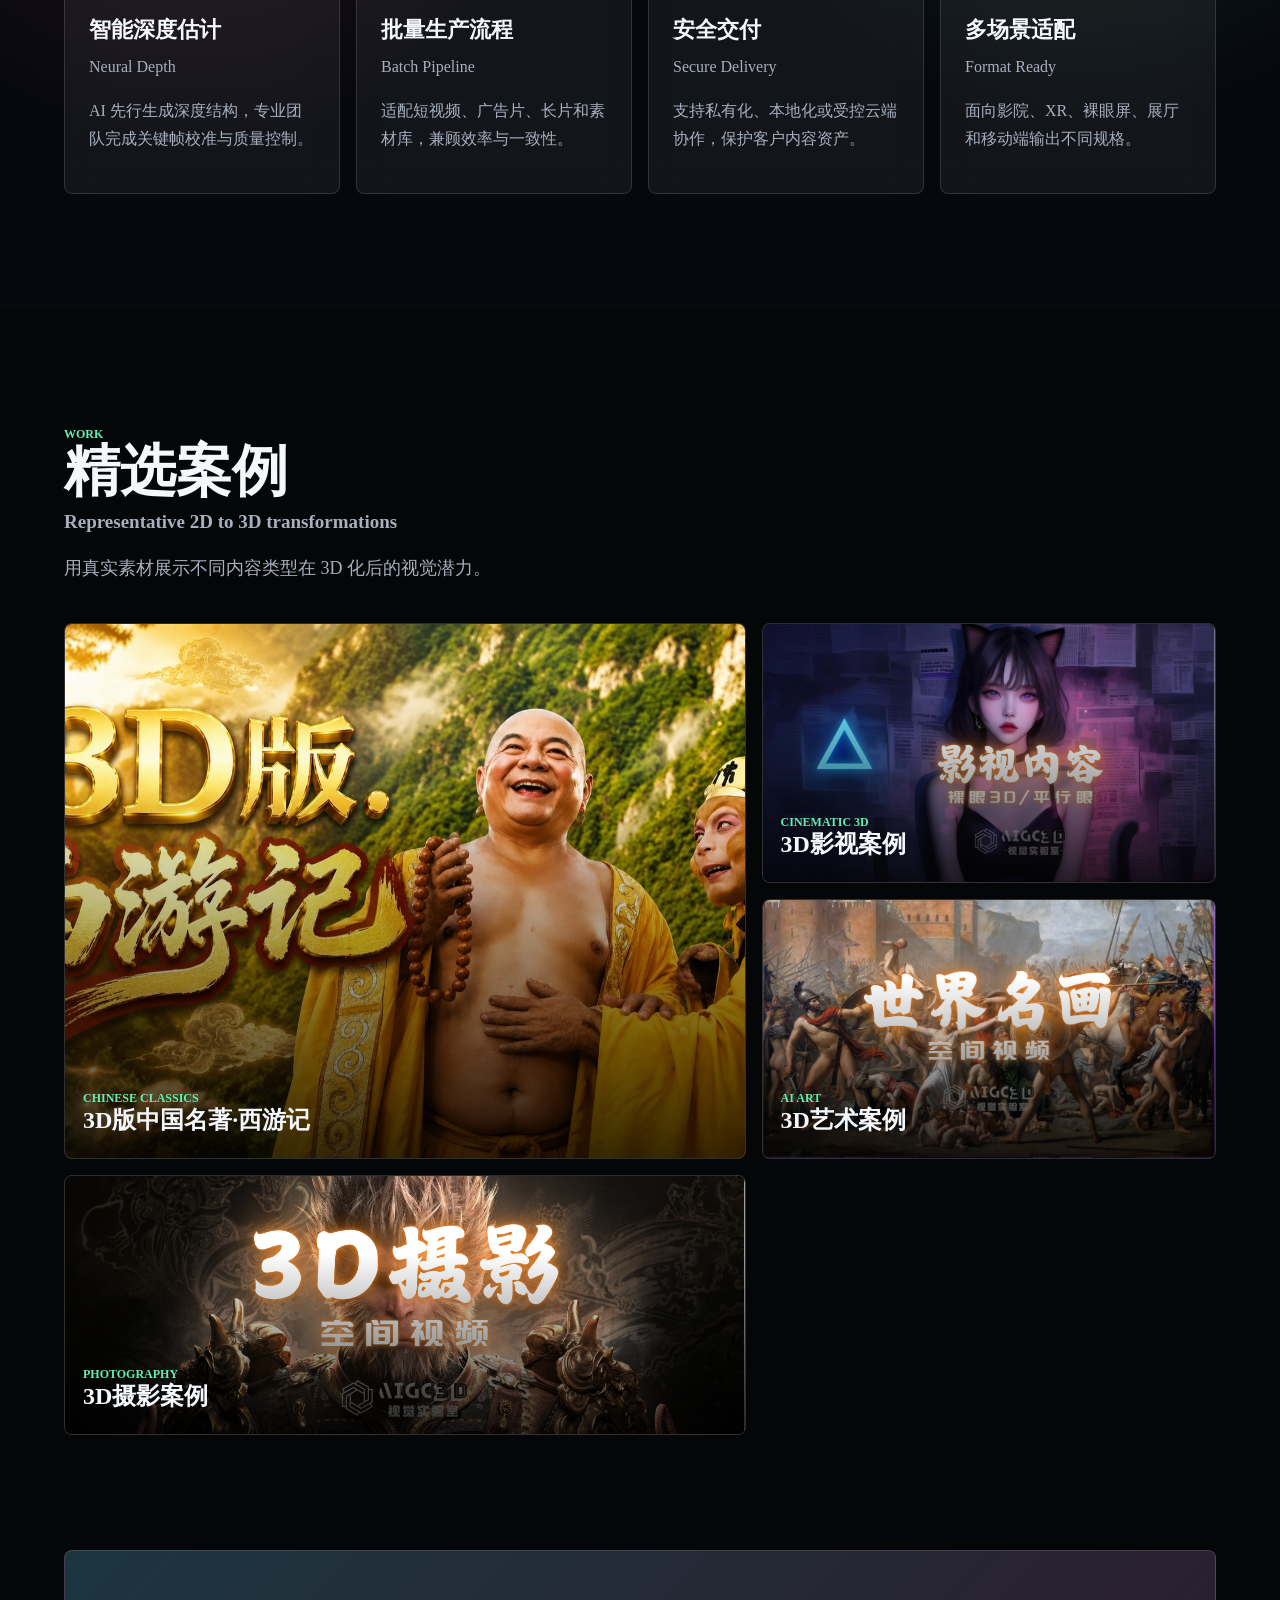
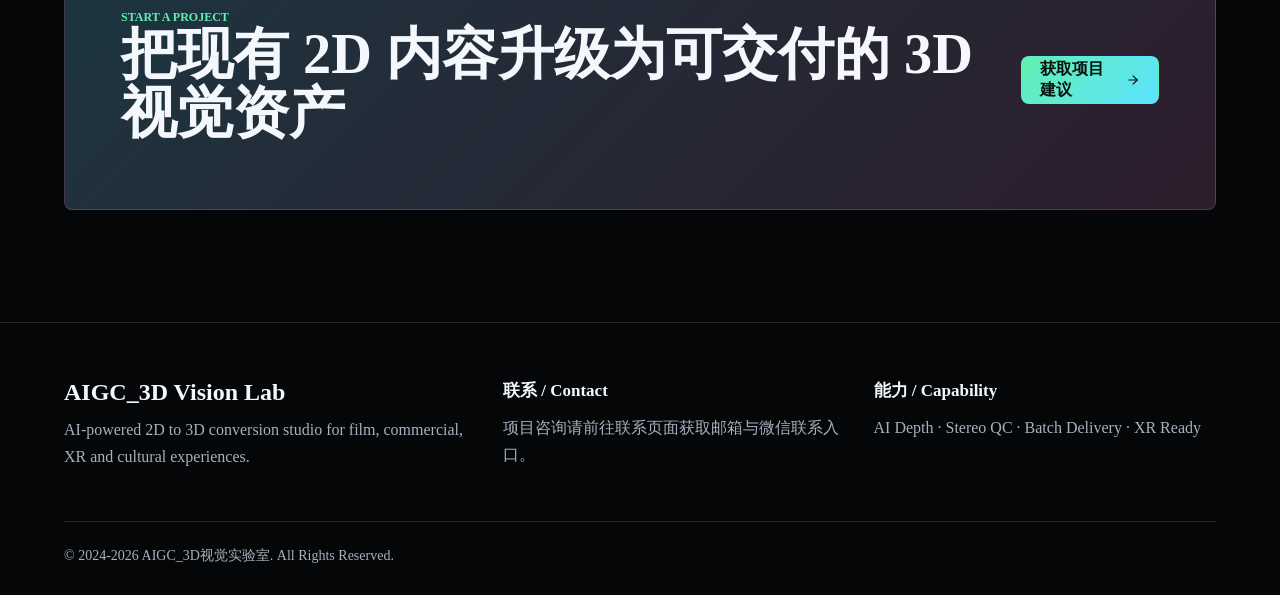
==== commit 448e954a: "Optimize AIGC_3D Vision Lab brand title typography and layout across desktop and mobile headers" ====
--- a/index.html
+++ b/index.html
@@ -6,8 +6,8 @@
     <meta name="description" content="AIGC_3D视觉实验室提供 AI 驱动的 2D 转 3D 视觉解决方案，服务影视、广告、XR、文旅与纪念影像。" />
     <meta name="keywords" content="AIGC,3D视觉,2D转3D,AI深度估计,立体视觉,XR内容" />
     <title>AIGC_3D视觉实验室 - AI 2D转3D视觉解决方案</title>
-    <script type="module" crossorigin src="/assets/main-BziIfiUS.js"></script>
-    <link rel="stylesheet" crossorigin href="/assets/main-BUQJiQCC.css">
+    <script type="module" crossorigin src="/assets/main-BKWVPGzF.js"></script>
+    <link rel="stylesheet" crossorigin href="/assets/main-BElYMpOl.css">
   </head>
   <body>
     <div id="root"></div>
--- a/assets/main-BElYMpOl.css
+++ b/assets/main-BElYMpOl.css
@@ -0,0 +1 @@
+@import"https://fonts.googleapis.com/css2?family=Outfit:wght@400;700;800;900&display=swap";.mobile-layout{min-height:100vh;background:#03070c;color:#f3f4f6;font-family:system-ui,-apple-system,sans-serif;overflow-x:hidden}.mobile-header{position:fixed;top:0;left:0;width:100%;height:64px;display:flex;align-items:center;justify-content:space-between;padding:0 20px;z-index:1010;background:#03070cd1;backdrop-filter:blur(16px);-webkit-backdrop-filter:blur(16px);border-bottom:1px solid rgba(93,226,255,.08)}.mobile-header .brand{display:flex;align-items:center;gap:10px;text-decoration:none;color:inherit}.mobile-header .brand img{height:32px;width:auto}.mobile-header .brand span{display:flex;flex-direction:column;justify-content:center;gap:1px}.mobile-header .brand strong{font-family:Outfit,sans-serif;font-size:16px;font-weight:800;letter-spacing:.5px;line-height:1.1;color:#f3f4f6}.mobile-header .brand small{display:block!important;font-family:Outfit,sans-serif;font-size:9px;color:#5de2ff;text-transform:uppercase;letter-spacing:1.5px;line-height:1}.mobile-nav-toggle{background:none;border:none;color:#f3f4f6;padding:8px;cursor:pointer;display:flex;align-items:center;justify-content:center;border-radius:50%;transition:background .3s ease}.mobile-nav-toggle:active{background:#5de2ff1a}.mobile-nav-toggle svg{transition:transform .3s cubic-bezier(.16,1,.3,1)}.mobile-nav-toggle.open svg{transform:rotate(90deg)}.mobile-menu-drawer{position:fixed;top:0;right:0;bottom:0;left:0;z-index:1005;background:#03070cfb;backdrop-filter:blur(20px);-webkit-backdrop-filter:blur(20px);display:flex;flex-direction:column;justify-content:flex-start;padding:110px 40px 40px;transform:translateY(-100%);opacity:0;transition:transform .5s cubic-bezier(.16,1,.3,1),opacity .4s ease;pointer-events:none}.mobile-menu-drawer.open{transform:translateY(0);opacity:1;pointer-events:all}.mobile-menu-links{display:flex;flex-direction:column;gap:28px}.mobile-menu-links a{display:flex;flex-direction:column;text-decoration:none;color:#f3f4f6;transition:transform .4s cubic-bezier(.16,1,.3,1),opacity .4s ease,color .3s ease;transform:translateY(20px);opacity:0}.mobile-menu-drawer.open .mobile-menu-links a{transform:translateY(0);opacity:1}.mobile-menu-drawer.open .mobile-menu-links a:nth-child(1){transition:all .5s cubic-bezier(.16,1,.3,1) .08s}.mobile-menu-drawer.open .mobile-menu-links a:nth-child(2){transition:all .5s cubic-bezier(.16,1,.3,1) .12s}.mobile-menu-drawer.open .mobile-menu-links a:nth-child(3){transition:all .5s cubic-bezier(.16,1,.3,1) .16s}.mobile-menu-drawer.open .mobile-menu-links a:nth-child(4){transition:all .5s cubic-bezier(.16,1,.3,1) .2s}.mobile-menu-drawer.open .mobile-menu-links a:nth-child(5){transition:all .5s cubic-bezier(.16,1,.3,1) .24s}.mobile-menu-drawer.open .mobile-menu-links a:nth-child(6){transition:all .5s cubic-bezier(.16,1,.3,1) .28s}.mobile-menu-links a span{font-size:28px;font-weight:800}.mobile-menu-links a small{font-family:Outfit,sans-serif;font-size:13px;color:#5de2ff;text-transform:uppercase;margin-top:2px;letter-spacing:1px}.mobile-menu-links a.active span{color:#5de2ff}.mobile-page-shell{padding-top:64px}.mobile-hero{padding:48px 20px 32px;text-align:center;position:relative;border-bottom:1px solid rgba(93,226,255,.08);background:radial-gradient(circle at 50% 30%,rgba(93,226,255,.08),transparent 60%)}.mobile-hero h1{font-size:38px;line-height:1.1;font-weight:900;margin:12px 0;letter-spacing:-.5px}.mobile-hero .subtitle{font-family:Outfit,sans-serif;font-size:13px;color:#5de2ff;text-transform:uppercase;font-weight:800;letter-spacing:2px}.mobile-hero p{color:#9ca3af;font-size:15px;line-height:1.6;margin:16px auto 28px;max-width:320px}.mobile-hero-actions{display:flex;flex-direction:column;gap:12px;max-width:280px;margin:0 auto}.mobile-button{display:inline-flex;align-items:center;justify-content:center;gap:10px;height:48px;padding:0 20px;border-radius:8px;text-decoration:none;font-weight:700;font-size:15px;transition:all .3s ease}.mobile-button.primary{background:#5de2ff;color:#03070c}.mobile-button.primary:active{transform:scale(.97);background:#4cd1f0}.mobile-button.secondary{background:#ffffff0d;color:#f3f4f6;border:1px solid rgba(255,255,255,.1)}.mobile-button.secondary:active{transform:scale(.97);background:#ffffff1a}.mobile-hero-media{margin-top:36px;border-radius:12px;overflow:hidden;border:1px solid rgba(93,226,255,.12);box-shadow:0 20px 40px #0006}.mobile-hero-media img{width:100%;display:block}.mobile-section-heading{padding:36px 20px 16px;text-align:center}.mobile-section-heading span{font-family:Outfit,sans-serif;color:#5de2ff;text-transform:uppercase;font-size:12px;font-weight:800;letter-spacing:2px}.mobile-section-heading h2{font-size:26px;font-weight:900;margin:6px 0 10px}.mobile-section-heading p{color:#9ca3af;font-size:14px;line-height:1.5;margin:0 auto;max-width:320px}.mobile-metrics{display:grid;grid-template-columns:repeat(2,1fr);gap:12px;padding:12px 20px 36px}.mobile-metric-card{background:#ffffff08;border:1px solid rgba(93,226,255,.08);border-radius:8px;padding:16px;text-align:center}.mobile-metric-card strong{display:block;font-family:Outfit,sans-serif;font-size:28px;font-weight:900;color:#5de2ff}.mobile-metric-card span{display:block;font-size:12px;font-weight:700;margin-top:4px}.mobile-metric-card small{display:block;font-family:Outfit,sans-serif;font-size:9px;color:#9ca3af;margin-top:2px;text-transform:uppercase;letter-spacing:.5px}.mobile-award-section{padding:24px 20px}.mobile-award-card{background:linear-gradient(135deg,#0c1018fa,#04080db8);border:1px solid rgba(93,226,255,.16);border-radius:12px;padding:24px;position:relative;overflow:hidden;box-shadow:0 15px 35px #0000004d}.mobile-award-card:before{content:"";position:absolute;top:0;right:0;bottom:0;left:0;background:radial-gradient(circle at 90% 10%,rgba(93,226,255,.06),transparent 50%);pointer-events:none}.mobile-award-label{display:inline-flex;align-items:center;gap:6px;color:#ffc857;font-size:11px;font-weight:800;text-transform:uppercase;letter-spacing:1px}.mobile-award-card h2{font-size:24px;font-weight:900;margin:12px 0 6px;line-height:1.1;text-transform:uppercase}.mobile-award-card .award-title-zh{font-size:18px;font-weight:800;color:#f3f4f6;margin-bottom:4px}.mobile-award-card .award-title-cn{font-size:14px;color:#9ca3af;margin-bottom:12px}.mobile-award-card .award-category{font-size:13px;color:#5de2ff;font-weight:600;margin-bottom:4px}.mobile-award-card .award-note{font-size:12px;color:#9ca3af;margin-bottom:20px}.mobile-award-badges{display:flex;flex-wrap:wrap;gap:6px;margin-bottom:24px}.mobile-award-badges span{font-size:10px;font-weight:700;background:#ffffff0d;border:1px solid rgba(255,255,255,.1);padding:4px 10px;border-radius:4px}.mobile-award-links{display:flex;flex-direction:column;gap:8px;margin-bottom:24px}.mobile-award-links a{display:flex;align-items:center;justify-content:space-between;background:#ffffff08;border:1px solid rgba(255,255,255,.08);border-radius:6px;padding:10px 14px;font-size:12px;font-weight:700;text-decoration:none;color:#f3f4f6}.mobile-award-proof{margin-top:16px;border-radius:8px;overflow:hidden;border:1px solid rgba(255,200,87,.3);box-shadow:0 10px 25px #0006}.mobile-award-proof img{width:100%;display:block}.mobile-process-section{padding:24px 20px}.mobile-process-steps{display:flex;flex-direction:column;gap:20px;margin-top:20px}.mobile-process-card{background:#ffffff05;border:1px solid rgba(93,226,255,.06);border-radius:8px;padding:20px;display:flex;gap:16px;align-items:flex-start}.mobile-process-num{font-family:Outfit,sans-serif;font-size:24px;font-weight:900;color:#5de2ff;line-height:1}.mobile-process-content h3{font-size:16px;font-weight:800;margin-bottom:4px}.mobile-process-content p{color:#9ca3af;font-size:13px;line-height:1.5}.mobile-capabilities-section{padding:24px 20px;background:#07090e}.mobile-capabilities-grid{display:flex;flex-direction:column;gap:14px;margin-top:16px}.mobile-capability-card{background:#ffffff08;border:1px solid rgba(93,226,255,.08);border-radius:8px;padding:20px;display:flex;gap:16px;align-items:center}.mobile-capability-icon{color:#5de2ff;background:#5de2ff14;padding:10px;border-radius:8px;display:flex;align-items:center;justify-content:center;flex-shrink:0}.mobile-capability-info h3{font-size:15px;font-weight:800;margin-bottom:2px}.mobile-capability-info p{color:#9ca3af;font-size:12px;line-height:1.4}.mobile-work-section{padding:24px 20px}.mobile-work-grid{display:flex;flex-direction:column;gap:16px;margin-top:16px}.mobile-work-card{position:relative;border-radius:10px;overflow:hidden;border:1px solid rgba(93,226,255,.08);aspect-ratio:16 / 9}.mobile-work-card img{width:100%;height:100%;object-fit:cover;display:block}.mobile-work-overlay{position:absolute;top:0;right:0;bottom:0;left:0;background:linear-gradient(0deg,rgba(3,7,12,.94) 0%,rgba(3,7,12,.4) 60%,transparent 100%);display:flex;flex-direction:column;justify-content:flex-end;padding:16px}.mobile-work-overlay h3{font-size:16px;font-weight:800;margin-bottom:2px}.mobile-work-overlay p{font-size:11px;color:#5de2ff;text-transform:uppercase;letter-spacing:.5px;font-weight:700}.mobile-work-play{position:absolute;top:50%;left:50%;transform:translate(-50%,-50%);background:#5de2ffe6;color:#03070c;width:44px;height:44px;border-radius:50%;display:flex;align-items:center;justify-content:center;border:none;cursor:pointer;box-shadow:0 8px 20px #5de2ff4d}.mobile-work-play:active{transform:translate(-50%,-50%) scale(.92)}.mobile-subhero{padding:40px 20px;text-align:center;position:relative;background:#080a0f;border-bottom:1px solid rgba(93,226,255,.08);overflow:hidden}.mobile-subhero img{position:absolute;top:0;right:0;bottom:0;left:0;width:100%;height:100%;object-fit:cover;opacity:.15;z-index:0}.mobile-subhero-content{position:relative;z-index:1}.mobile-subhero-content span{font-family:Outfit,sans-serif;color:#5de2ff;text-transform:uppercase;font-size:11px;font-weight:800;letter-spacing:2px}.mobile-subhero-content h1{font-size:30px;font-weight:900;margin:6px 0 8px}.mobile-subhero-content p{color:#9ca3af;font-size:13px;line-height:1.5;margin:0 auto;max-width:280px}.mobile-about-image{padding:16px 20px}.mobile-about-image img{width:100%;height:auto;border-radius:8px;border:1px solid rgba(93,226,255,.12);display:block}.mobile-service-list{display:flex;flex-direction:column;gap:16px;padding:16px 20px}.mobile-service-card{background:#ffffff05;border:1px solid rgba(93,226,255,.08);border-radius:10px;padding:20px}.mobile-service-card h3{font-size:18px;font-weight:800;color:#f3f4f6;margin-bottom:2px}.mobile-service-card .service-eng{font-family:Outfit,sans-serif;font-size:11px;color:#5de2ff;text-transform:uppercase;margin-bottom:12px;letter-spacing:.5px}.mobile-service-card .service-desc{color:#9ca3af;font-size:13px;line-height:1.5;margin-bottom:16px}.mobile-service-specs{display:flex;flex-direction:column;gap:6px;border-top:1px solid rgba(93,226,255,.08);padding-top:12px}.mobile-service-spec-row{display:flex;justify-content:space-between;font-size:12px}.mobile-service-spec-row span:first-child{color:#9ca3af}.mobile-service-spec-row span:last-child{color:#f3f4f6;font-weight:700}.mobile-tool-list{display:flex;flex-direction:column;gap:16px;padding:16px 20px}.mobile-tool-card{background:#ffffff05;border:1px solid rgba(93,226,255,.08);border-radius:10px;padding:20px}.mobile-tool-card h3{font-size:18px;font-weight:800;margin-bottom:4px}.mobile-tool-card .tool-eng{font-family:Outfit,sans-serif;font-size:11px;color:#5de2ff;text-transform:uppercase;margin-bottom:12px}.mobile-tool-card p{color:#9ca3af;font-size:13px;line-height:1.5;margin-bottom:16px}.mobile-tool-specs{display:flex;flex-direction:column;gap:6px;border-top:1px solid rgba(93,226,255,.08);padding-top:12px}.mobile-tool-spec-row{display:flex;justify-content:space-between;font-size:12px}.mobile-tool-spec-row span:first-child{color:#9ca3af}.mobile-tool-spec-row span:last-child{color:#f3f4f6;font-weight:700}.mobile-contact-section{padding:24px 20px}.mobile-contact-card{background:linear-gradient(135deg,#0c1018fa,#04080db8);border:1px solid rgba(93,226,255,.12);border-radius:12px;padding:24px;text-align:center;box-shadow:0 15px 35px #0000004d;margin-bottom:20px}.mobile-contact-card h2{font-size:20px;font-weight:900;margin-bottom:10px}.mobile-contact-card p{color:#9ca3af;font-size:13px;line-height:1.5;margin-bottom:20px}.mobile-contact-list{display:flex;flex-direction:column;gap:16px}.mobile-wechat-qr-card{background:#ffffff05;border:1px solid rgba(93,226,255,.08);border-radius:10px;padding:20px;text-align:center}.mobile-wechat-qr-card span{font-family:Outfit,sans-serif;color:#5de2ff;font-size:11px;font-weight:800;text-transform:uppercase}.mobile-wechat-qr-card h2{font-size:18px;font-weight:800;margin:4px 0 6px}.mobile-wechat-qr-card p{color:#9ca3af;font-size:12px;line-height:1.4;margin-bottom:16px}.mobile-wechat-qr-card img{width:160px;height:160px;display:block;margin:0 auto;border-radius:8px;border:1px solid rgba(255,255,255,.1)}.mobile-contact-row{background:#ffffff05;border:1px solid rgba(93,226,255,.08);border-radius:8px;padding:14px 20px;display:flex;align-items:center;gap:12px}.mobile-contact-row a{color:#f3f4f6;text-decoration:none;font-weight:700;font-size:14px}.mobile-contact-row span{color:#5de2ff}.mobile-cta-band{background:radial-gradient(circle at 10% 50%,rgba(93,226,255,.06),transparent 50%),#05080d;border-top:1px solid rgba(93,226,255,.08);padding:40px 20px;text-align:center}.mobile-cta-band h2{font-size:24px;font-weight:900;margin-bottom:8px}.mobile-cta-band p{color:#9ca3af;font-size:13px;line-height:1.5;margin-bottom:24px}.mobile-footer{background:#030508;border-top:1px solid rgba(255,255,255,.05);padding:36px 20px 48px;text-align:center}.mobile-footer-brand{font-family:Outfit,sans-serif;font-size:18px;font-weight:800;color:#f3f4f6;margin-bottom:8px}.mobile-footer p{color:#9ca3af;font-size:12px;line-height:1.5;margin-bottom:20px}.mobile-footer-section{border-top:1px solid rgba(255,255,255,.05);padding-top:20px;margin-top:20px}.mobile-footer-section h4{font-size:13px;font-weight:800;color:#5de2ff;text-transform:uppercase;margin-bottom:8px;letter-spacing:.5px}.mobile-footer-copyright{font-size:10px;color:#4b5563;margin-top:24px}.mobile-video-modal{position:fixed;top:0;right:0;bottom:0;left:0;z-index:1100;background:#03070cf2;display:flex;flex-direction:column;justify-content:center;padding:20px}.mobile-video-modal-header{display:flex;justify-content:space-between;align-items:center;margin-bottom:12px}.mobile-video-modal-header h3{font-size:15px;font-weight:800}.mobile-video-modal-close{background:none;border:none;color:#f3f4f6;cursor:pointer;padding:4px}.mobile-video-modal-frame{width:100%;aspect-ratio:16 / 9;border-radius:8px;overflow:hidden;border:1px solid rgba(255,255,255,.1);background:#000}.mobile-video-modal-frame iframe{width:100%;height:100%;border:none}:root{color-scheme:dark;--bg: #050608;--panel: #10141b;--panel-2: #171d25;--text: #f4f7fb;--muted: #a7b0bf;--line: rgba(255, 255, 255, .13);--cyan: #5de2ff;--green: #62f0b2;--rose: #ff5aa8;--amber: #ffc857;--shadow: 0 28px 80px rgba(0, 0, 0, .38)}*{box-sizing:border-box}html{min-width:320px;background:var(--bg)}body{margin:0;min-width:320px;color:var(--text);background:radial-gradient(circle at 20% 10%,rgba(93,226,255,.12),transparent 30%),radial-gradient(circle at 85% 0%,rgba(255,90,168,.12),transparent 28%),#050608;font-family:Inter,ui-sans-serif,system-ui,-apple-system,BlinkMacSystemFont,Segoe UI,Microsoft YaHei,PingFang SC,sans-serif;letter-spacing:0}body,button,input{font:inherit}a{color:inherit;text-decoration:none}img{display:block;max-width:100%}button{color:inherit}.site-header{position:fixed;z-index:50;top:0;left:0;right:0;display:flex;align-items:center;justify-content:space-between;gap:24px;padding:18px clamp(18px,4vw,56px);background:linear-gradient(180deg,#050608db,#05060859);-webkit-backdrop-filter:blur(18px);backdrop-filter:blur(18px);border-bottom:1px solid rgba(255,255,255,.08)}.brand{display:flex;align-items:center;gap:12px;min-width:176px}.brand img{width:38px;height:38px;border-radius:8px}.brand span{display:flex;flex-direction:column;justify-content:center;gap:2px}.brand strong{font-family:Outfit,sans-serif;font-size:17px;font-weight:800;letter-spacing:.5px;color:#f3f4f6;line-height:1.1}.brand small{font-family:Outfit,sans-serif;color:#5de2ff;font-size:9.5px;text-transform:uppercase;letter-spacing:1.5px;line-height:1}.main-nav small{color:var(--muted);font-size:11px}.main-nav{display:flex;align-items:center;gap:4px}.main-nav a{display:grid;gap:3px;min-width:78px;padding:9px 12px;border:1px solid transparent;border-radius:8px;color:#f4f7fbd1}.main-nav a:hover,.main-nav a.active{color:#fff;border-color:var(--line);background:#ffffff12}.icon-button{display:inline-flex;align-items:center;justify-content:center;width:42px;height:42px;border:1px solid var(--line);border-radius:8px;background:#ffffff14;cursor:pointer}.nav-toggle{display:none}.section-dark{background:#050608}.hero{position:relative;min-height:100svh;display:grid;grid-template-columns:minmax(0,1fr) minmax(360px,43vw);align-items:center;gap:clamp(28px,5vw,72px);padding:126px clamp(18px,5vw,72px) 64px;overflow:hidden}.hero-media,.sub-hero>img{position:absolute;top:0;right:0;bottom:0;left:0;opacity:.78}.hero-media img,.sub-hero>img{width:100%;height:100%;object-fit:cover;object-position:62% center;filter:saturate(.92) contrast(1.05)}.hero:after,.sub-hero:after{content:"";position:absolute;top:0;right:0;bottom:0;left:0;background:linear-gradient(90deg,#050608f0,#050608c2 42%,#05060842),linear-gradient(180deg,#0506085c,#050608)}.depth-grid{position:absolute;top:0;right:0;bottom:0;left:0;z-index:1;opacity:.45;background-image:linear-gradient(rgba(93,226,255,.18) 1px,transparent 1px),linear-gradient(90deg,rgba(93,226,255,.15) 1px,transparent 1px);background-size:56px 56px;-webkit-mask-image:radial-gradient(circle at 58% 48%,black 0%,transparent 62%);mask-image:radial-gradient(circle at 58% 48%,black 0%,transparent 62%)}.hero-content,.sub-hero>div{position:relative;z-index:2}.eyebrow,.section-heading span,.cta-band span,.sub-hero span,.case-card-body span,.work-tile span{color:var(--green);text-transform:uppercase;font-size:12px;font-weight:800}h1,h2,h3,p{margin-top:0}.hero h1{max-width:780px;margin-bottom:16px;font-size:clamp(48px,7vw,104px);line-height:.96}.hero-subtitle{margin-bottom:22px;color:#fff;font-size:clamp(22px,2.4vw,34px);font-weight:700}.hero-copy,.section-heading>p:last-child,.body-copy,.sub-hero p{color:var(--muted);font-size:18px;line-height:1.8}.hero-copy{max-width:680px}.hero-actions,.contact-actions{display:flex;flex-wrap:wrap;gap:12px;margin-top:32px}.button{display:inline-flex;align-items:center;justify-content:center;gap:10px;min-height:48px;padding:0 18px;border-radius:8px;border:1px solid var(--line);font-weight:800}.button.primary{color:#07110d;background:linear-gradient(135deg,var(--green),var(--cyan));border-color:transparent}.button.secondary{color:var(--text);background:#ffffff14}.hero-tags{display:flex;flex-wrap:wrap;gap:10px;margin-top:34px}.hero-tags span{padding:8px 12px;border:1px solid var(--line);border-radius:8px;background:#ffffff12;color:#f4f7fbdb;font-size:13px}.english{color:var(--muted)}.metrics-strip{display:grid;grid-template-columns:repeat(4,1fr);border-block:1px solid var(--line);background:#080a0f}.award-section{padding:clamp(30px,5vw,72px) clamp(18px,5vw,72px);background:radial-gradient(circle at 82% 40%,rgba(93,226,255,.16),transparent 32%),linear-gradient(90deg,#62f0b214,#5de2ff0a),#080a0f;border-block:1px solid var(--line)}.award-section.compact{padding-top:0;padding-bottom:clamp(32px,5vw,64px);background:#07090e;border-block:0}.award-card{position:relative;display:grid;grid-template-columns:minmax(0,1fr) clamp(240px,22vw,300px);align-items:center;gap:clamp(24px,4vw,48px);min-height:clamp(460px,42vw,560px);max-width:1240px;margin:0 auto;padding:clamp(26px,4vw,54px);overflow:hidden;border:1px solid rgba(93,226,255,.2);border-radius:8px;background:linear-gradient(135deg,#0c1018fa,#04080db8),#03070c;box-shadow:0 30px 90px #00000061}.award-card:before{position:absolute;top:0;right:0;bottom:0;left:0;z-index:1;content:"";background:linear-gradient(90deg,#03070cf0,#03070cc7 38%,#03070c2e 72%,#03070c85),linear-gradient(180deg,#03070c33,#03070cd1)}.award-card:after{position:absolute;top:0;right:0;bottom:0;left:0;z-index:2;pointer-events:none;content:"";background-image:linear-gradient(rgba(93,226,255,.06) 1px,transparent 1px),linear-gradient(90deg,rgba(93,226,255,.06) 1px,transparent 1px);background-size:72px 72px;-webkit-mask-image:linear-gradient(90deg,#000,rgba(0,0,0,.26),transparent);mask-image:linear-gradient(90deg,#000,rgba(0,0,0,.26),transparent)}.award-hero-visual{position:absolute;top:0;right:0;bottom:0;left:0;z-index:0;margin:0;overflow:hidden}.award-hero-visual img{width:100%;height:100%;display:block;object-fit:cover}.award-copy,.award-proof-media{position:relative;z-index:3}.award-copy{max-width:680px}.award-label-row{display:inline-flex;align-items:center;gap:9px;color:var(--amber)}.award-label-row span{color:var(--accent);text-transform:uppercase;font-size:12px;font-weight:900}.award-copy h2{max-width:11ch;margin:10px 0;font-size:clamp(42px,7vw,88px);line-height:.92;letter-spacing:0;text-transform:uppercase}.award-copy p{margin-bottom:8px;color:var(--muted);line-height:1.5}.award-copy .award-title-zh{color:var(--text);font-size:clamp(24px,3vw,38px);line-height:1.12;font-weight:900}.award-copy .award-title-cn{color:var(--text);font-size:clamp(18px,1.8vw,24px);font-weight:900}.award-note{font-size:14px}.award-status-row{display:flex;flex-wrap:wrap;gap:10px;margin:20px 0}.award-status-row span{display:inline-flex;align-items:center;min-height:36px;padding:0 14px;border:1px solid rgba(255,255,255,.15);border-radius:8px;color:var(--text);background:#ffffff12;font-size:13px;font-weight:800}.award-links{display:flex;flex-wrap:wrap;gap:10px}.award-links a{display:inline-flex;align-items:center;justify-content:space-between;gap:12px;min-height:42px;padding:0 14px;border:1px solid var(--line);border-radius:8px;color:var(--text);background:#ffffff12;font-weight:800}.award-proof-media{justify-self:end;width:100%;margin:0;overflow:hidden;border:1px solid rgba(255,200,87,.42);border-radius:8px;background:#030405;box-shadow:0 24px 70px #00000070;transition:transform .4s cubic-bezier(.16,1,.3,1),box-shadow .4s ease,border-color .4s ease}.award-proof-media:hover{transform:translateY(-6px) scale(1.02);box-shadow:0 32px 85px #ffc85738;border-color:#ffc857e0}.award-proof-media img{width:100%;display:block}.metrics-strip div{display:grid;gap:5px;padding:28px clamp(18px,4vw,56px);border-right:1px solid var(--line)}.metrics-strip strong{color:var(--cyan);font-size:clamp(32px,4vw,52px)}.metrics-strip small{color:var(--muted)}.section{padding:clamp(68px,9vw,118px) clamp(18px,5vw,72px)}.section-heading{max-width:760px;margin-bottom:38px}.section-heading h2,.cta-band h2,.sub-hero h1{margin-bottom:10px;font-size:clamp(34px,4.4vw,66px);line-height:1.05}.section-heading .english{font-size:19px;font-weight:700}.process-grid,.capability-grid,.service-grid,.principle-grid,.support-layout{display:grid;grid-template-columns:repeat(4,1fr);gap:16px}.process-card,.glass-card,.service-card,.info-card,.support-panel,.contact-card{border:1px solid var(--line);border-radius:8px;background:#ffffff0e}.process-card,.glass-card,.service-card,.info-card,.support-panel{padding:24px}.process-card{min-height:300px;background:linear-gradient(180deg,#ffffff17,#ffffff09),var(--panel)}.process-card svg,.glass-card svg,.service-card svg,.info-card svg,.support-panel svg{color:var(--cyan)}.card-index{margin-bottom:28px;color:#ffffff52;font-size:13px;font-weight:900}.process-card h3,.glass-card h3,.service-card h2,.info-card h2,.support-panel h2,.contact-card h2{margin:18px 0 8px;font-size:22px}.process-card p,.glass-card p,.service-card p,.info-card p,.support-panel p,.case-card p,.contact-card p{color:var(--muted);line-height:1.75}.capabilities{background:radial-gradient(circle at 15% 20%,rgba(255,90,168,.13),transparent 32%),radial-gradient(circle at 85% 15%,rgba(98,240,178,.12),transparent 32%),#06080d}.capability-grid{grid-template-columns:repeat(4,1fr)}.glass-card{min-height:230px;-webkit-backdrop-filter:blur(16px);backdrop-filter:blur(16px)}.work-showcase{display:grid;grid-template-columns:1.2fr .8fr;grid-auto-rows:260px;gap:16px}.work-tile{position:relative;overflow:hidden;border-radius:8px;border:1px solid var(--line);background:#111}.work-tile:first-child{grid-row:span 2}.work-tile img{width:100%;height:100%;object-fit:cover;transition:transform .35s ease}.work-tile:after{content:"";position:absolute;top:0;right:0;bottom:0;left:0;background:linear-gradient(180deg,transparent 30%,rgba(0,0,0,.78) 100%)}.work-tile:hover img{transform:scale(1.045)}.work-tile span,.work-tile strong{position:absolute;z-index:1;left:18px}.work-tile span{bottom:52px}.work-tile strong{bottom:22px;font-size:24px}.cta-band{display:flex;align-items:center;justify-content:space-between;gap:24px;margin:0 clamp(18px,5vw,72px) clamp(68px,9vw,112px);padding:clamp(28px,5vw,56px);border:1px solid var(--line);border-radius:8px;background:linear-gradient(135deg,#5de2ff29,#ff5aa81f),var(--panel)}.sub-hero{position:relative;min-height:520px;display:flex;align-items:end;padding:150px clamp(18px,5vw,72px) 72px;overflow:hidden}.sub-hero>div{max-width:860px}.page-after-hero{background:#07090e}.split-section{display:grid;grid-template-columns:minmax(0,.9fr) minmax(360px,1.1fr);gap:clamp(28px,5vw,72px);align-items:center}.about-image-container{width:100%}.about-image-container img{width:100%;height:auto;display:block;border:1px solid var(--line);border-radius:8px}.principle-grid{grid-template-columns:repeat(4,1fr);padding-top:0}.service-grid{grid-template-columns:repeat(3,1fr)}.service-card{min-height:260px;background:var(--panel)}.support-layout{grid-template-columns:repeat(3,1fr)}.support-panel{background:linear-gradient(180deg,#ffffff14,#ffffff09),var(--panel)}.case-grid{display:grid;grid-template-columns:repeat(2,1fr);gap:18px}.case-card{overflow:hidden;border:1px solid var(--line);border-radius:8px;background:var(--panel)}.case-card img{width:100%;height:320px;object-fit:cover}.case-card-body{padding:24px}.case-card h2{margin:8px 0;font-size:25px}.case-card button{display:inline-flex;align-items:center;gap:8px;min-height:42px;margin-top:12px;padding:0 14px;border:1px solid var(--line);border-radius:8px;background:#ffffff14;cursor:pointer}.modal-backdrop{position:fixed;z-index:100;top:0;right:0;bottom:0;left:0;display:grid;place-items:center;padding:20px;background:#000000b8;-webkit-backdrop-filter:blur(12px);backdrop-filter:blur(12px)}.video-modal{width:min(1080px,100%);border:1px solid var(--line);border-radius:8px;background:#080a0f;box-shadow:var(--shadow);overflow:hidden}.modal-header{display:flex;align-items:center;justify-content:space-between;gap:16px;padding:16px 18px;border-bottom:1px solid var(--line)}.modal-header h2{margin:0;font-size:20px}.video-modal iframe{width:100%;aspect-ratio:16 / 9;border:0}.contact-layout{display:grid;grid-template-columns:minmax(0,1fr) minmax(320px,420px);gap:18px;align-items:stretch}.contact-card{padding:clamp(26px,4vw,48px);background:linear-gradient(135deg,#62f0b21f,#5de2ff17),var(--panel)}.hero-contact h2{margin-top:0;font-size:clamp(30px,4vw,54px);line-height:1.05}.contact-list{display:grid;gap:12px}.wechat-qr-card{display:grid;grid-template-columns:minmax(0,1fr) minmax(132px,168px);gap:18px;align-items:center;padding:18px;border:1px solid var(--line);border-radius:8px;background:linear-gradient(135deg,#62f0b21f,#5de2ff12),var(--panel)}.wechat-qr-card span{color:var(--green);font-size:12px;font-weight:800;text-transform:uppercase}.wechat-qr-card h2{margin:8px 0 6px;font-size:24px}.wechat-qr-card p{margin:0;color:var(--muted);line-height:1.6}.wechat-qr-card img{width:100%;border:1px solid rgba(255,255,255,.22);border-radius:8px;background:#fff}.contact-row{display:flex;align-items:center;gap:14px;min-height:90px;padding:18px;border:1px solid var(--line);border-radius:8px;background:var(--panel);font-size:19px}.contact-row svg{color:var(--green);flex:0 0 auto}.site-footer{padding:56px clamp(18px,5vw,72px) 28px;border-top:1px solid var(--line);background:#050608}.footer-grid{display:grid;grid-template-columns:1.2fr 1fr 1fr;gap:28px}.footer-brand{margin-bottom:10px;font-size:24px;font-weight:900}.site-footer h2{margin-bottom:12px;font-size:17px}.site-footer p,.copyright{color:var(--muted);line-height:1.7}.copyright{margin-top:34px;padding-top:22px;border-top:1px solid var(--line);font-size:14px}@media(max-width:1080px){.hero{grid-template-columns:1fr}.process-grid,.capability-grid,.principle-grid{grid-template-columns:repeat(2,1fr)}.service-grid,.support-layout,.footer-grid{grid-template-columns:1fr 1fr}}@media(max-width:820px){.site-header{padding:14px 18px}.nav-toggle{display:inline-flex}.main-nav{position:absolute;top:70px;left:18px;right:18px;display:none;grid-template-columns:1fr 1fr;padding:10px;border:1px solid var(--line);border-radius:8px;background:#050608f5}.main-nav.open{display:grid}.main-nav a{min-width:0}.hero{min-height:auto;padding-top:112px}.metrics-strip,.award-card,.process-grid,.capability-grid,.service-grid,.principle-grid,.support-layout,.case-grid,.contact-layout,.footer-grid,.split-section,.work-showcase{grid-template-columns:1fr}.metrics-strip div{border-right:0;border-bottom:1px solid var(--line)}.award-card{align-items:start;min-height:620px}.award-card:before{background:linear-gradient(180deg,#03070ceb,#03070cc7 48%,#03070c57),linear-gradient(90deg,#03070ce0,#03070c2e)}.award-copy h2{max-width:9ch}.award-proof-media{justify-self:start;width:190px}.award-links{min-width:0}.work-tile:first-child{grid-row:auto}.work-showcase{grid-auto-rows:250px}.case-card img{height:260px}.cta-band{align-items:flex-start;flex-direction:column}.wechat-qr-card{grid-template-columns:1fr}.wechat-qr-card img{width:min(220px,100%)}}@media(max-width:520px){.brand{min-width:0}.brand small{display:none}.hero h1{font-size:43px}.hero-subtitle{font-size:20px}.award-section{padding:24px 16px}.award-card{min-height:auto;padding:24px}.award-copy h2{font-size:34px}.award-copy .award-title-zh{font-size:22px}.award-copy .award-title-cn{font-size:17px}.award-status-row{margin:16px 0}.award-status-row span{min-height:32px;font-size:12px}.award-links a{width:100%}.award-proof-media{width:168px}.hero-copy,.section-heading>p:last-child,.sub-hero p{font-size:16px}.section,.sub-hero{padding-left:16px;padding-right:16px}.contact-row{font-size:16px;overflow-wrap:anywhere}}
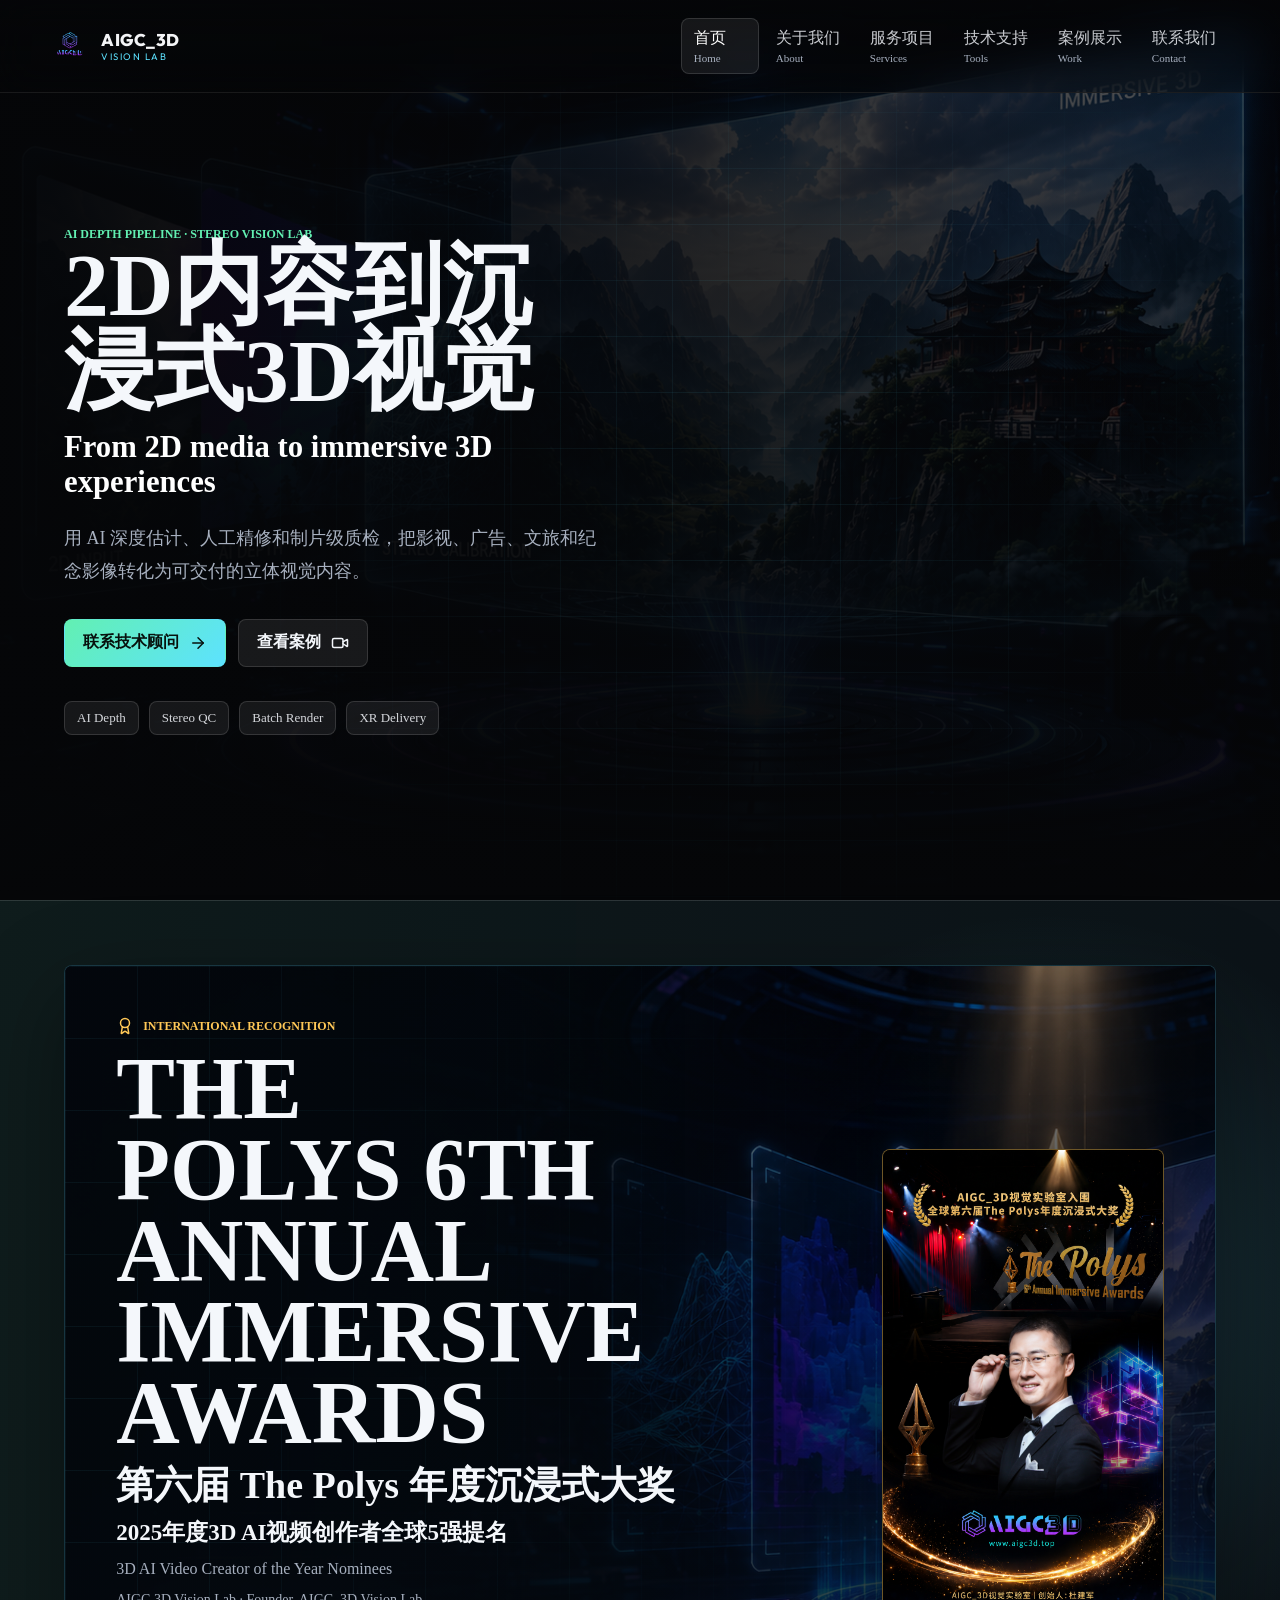
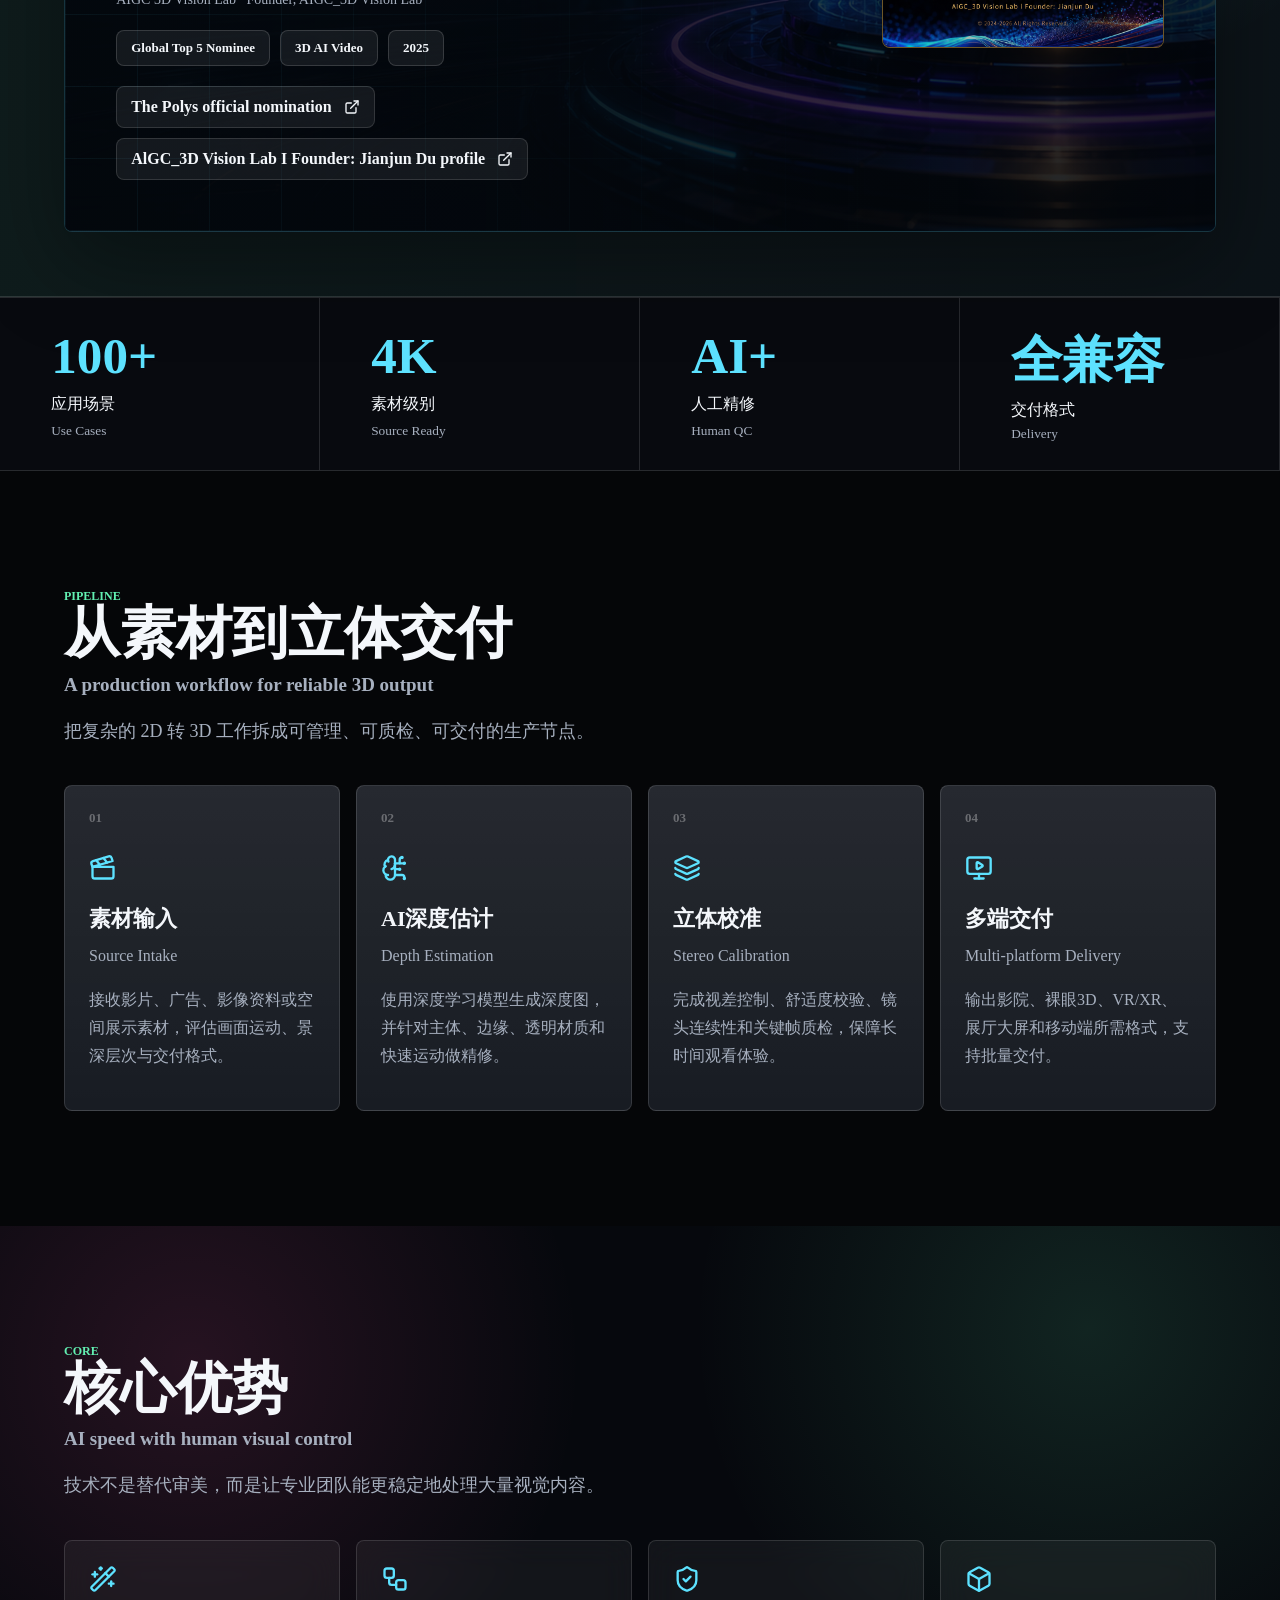
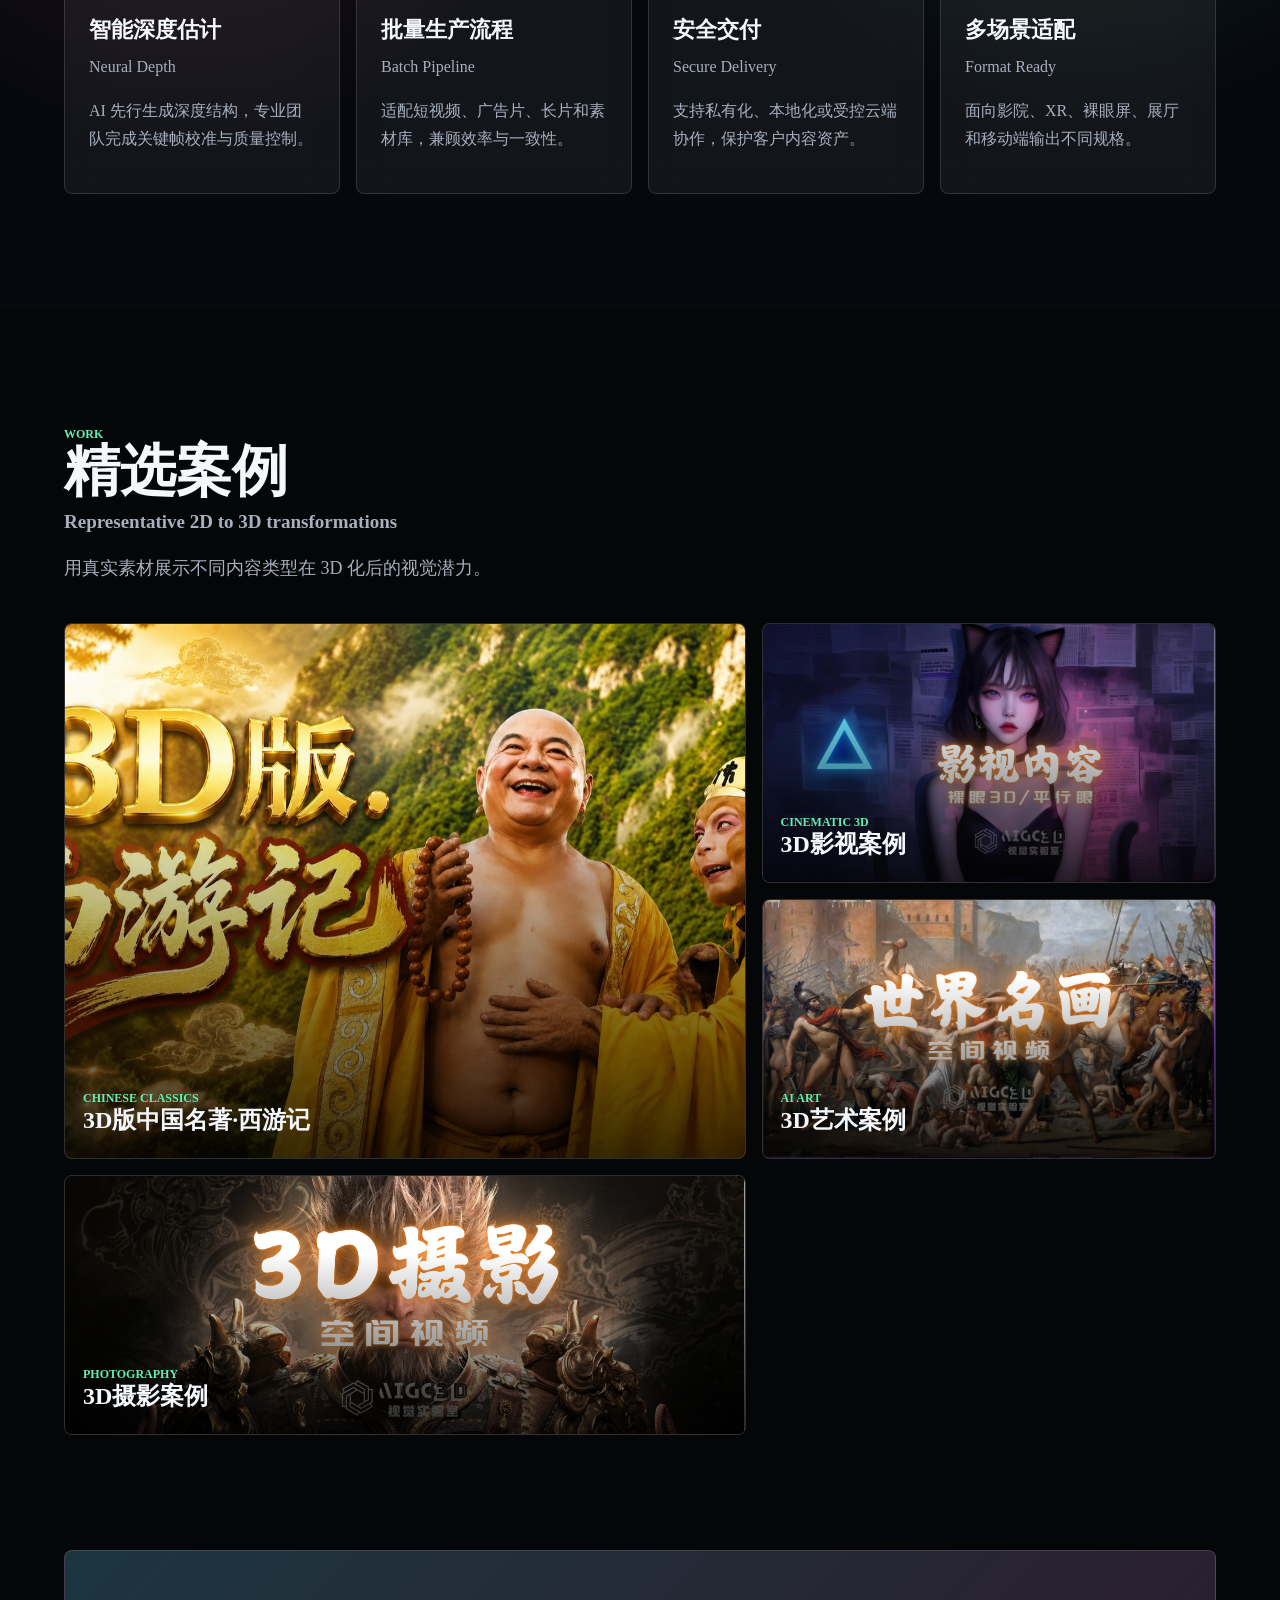
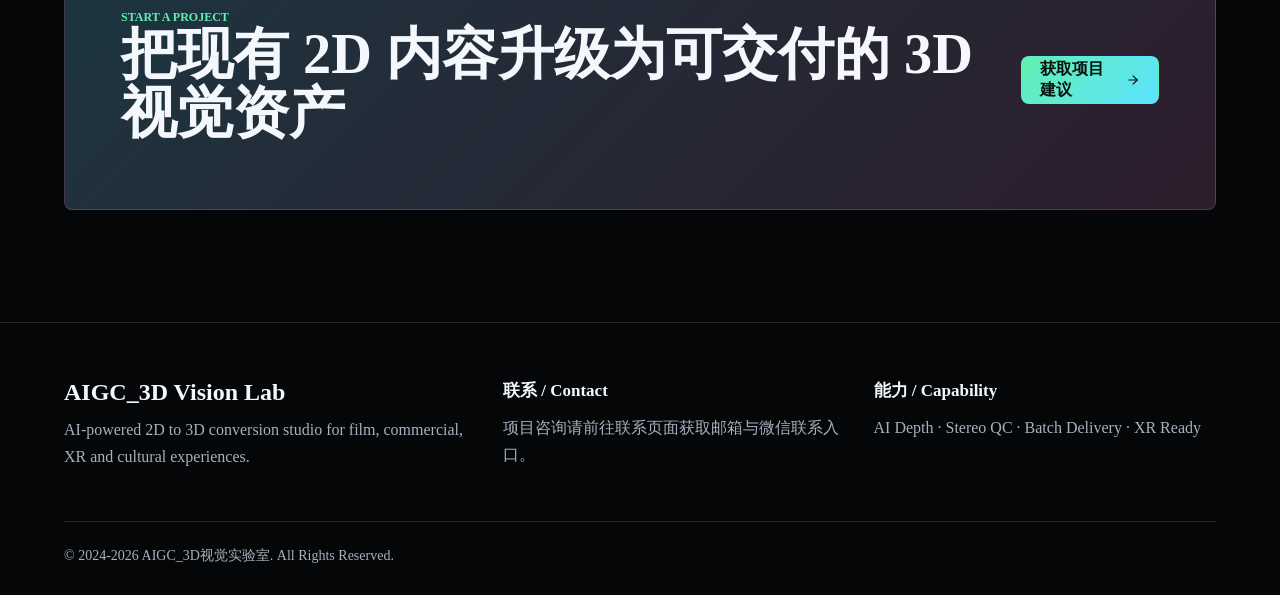
==== commit 4f6e43f7: "Update homepage metrics: 100+ application scenarios and full compatibility delivery format" ====
--- a/index.html
+++ b/index.html
@@ -6,8 +6,8 @@
     <meta name="description" content="AIGC_3D视觉实验室提供 AI 驱动的 2D 转 3D 视觉解决方案，服务影视、广告、XR、文旅与纪念影像。" />
     <meta name="keywords" content="AIGC,3D视觉,2D转3D,AI深度估计,立体视觉,XR内容" />
     <title>AIGC_3D视觉实验室 - AI 2D转3D视觉解决方案</title>
-    <script type="module" crossorigin src="/assets/main-BKWVPGzF.js"></script>
-    <link rel="stylesheet" crossorigin href="/assets/main-BElYMpOl.css">
+    <script type="module" crossorigin src="/assets/main-BU-YFsHO.js"></script>
+    <link rel="stylesheet" crossorigin href="/assets/main-AvwSR_a-.css">
   </head>
   <body>
     <div id="root"></div>
--- a/assets/main-AvwSR_a-.css
+++ b/assets/main-AvwSR_a-.css
@@ -0,0 +1 @@
+@import"https://fonts.googleapis.com/css2?family=Outfit:wght@400;700;800;900&display=swap";.mobile-layout{min-height:100vh;background:#03070c;color:#f3f4f6;font-family:system-ui,-apple-system,sans-serif;overflow-x:hidden}.mobile-header{position:fixed;top:0;left:0;width:100%;height:64px;display:flex;align-items:center;justify-content:space-between;padding:0 20px;z-index:1010;background:#03070cd1;backdrop-filter:blur(16px);-webkit-backdrop-filter:blur(16px);border-bottom:1px solid rgba(93,226,255,.08)}.mobile-header .brand{display:flex;align-items:center;gap:10px;text-decoration:none;color:inherit}.mobile-header .brand img{height:32px;width:auto}.mobile-header .brand span{display:flex;flex-direction:column;justify-content:center;gap:1px}.mobile-header .brand strong{font-family:Outfit,sans-serif;font-size:16px;font-weight:800;letter-spacing:.5px;line-height:1.1;color:#f3f4f6}.mobile-header .brand small{display:block!important;font-family:Outfit,sans-serif;font-size:9px;color:#5de2ff;text-transform:uppercase;letter-spacing:1.5px;line-height:1}.mobile-nav-toggle{background:none;border:none;color:#f3f4f6;padding:8px;cursor:pointer;display:flex;align-items:center;justify-content:center;border-radius:50%;transition:background .3s ease}.mobile-nav-toggle:active{background:#5de2ff1a}.mobile-nav-toggle svg{transition:transform .3s cubic-bezier(.16,1,.3,1)}.mobile-nav-toggle.open svg{transform:rotate(90deg)}.mobile-menu-drawer{position:fixed;top:0;right:0;bottom:0;left:0;z-index:1005;background:#03070cfb;backdrop-filter:blur(20px);-webkit-backdrop-filter:blur(20px);display:flex;flex-direction:column;justify-content:flex-start;padding:110px 40px 40px;transform:translateY(-100%);opacity:0;transition:transform .5s cubic-bezier(.16,1,.3,1),opacity .4s ease;pointer-events:none}.mobile-menu-drawer.open{transform:translateY(0);opacity:1;pointer-events:all}.mobile-menu-links{display:flex;flex-direction:column;gap:28px}.mobile-menu-links a{display:flex;flex-direction:column;text-decoration:none;color:#f3f4f6;transition:transform .4s cubic-bezier(.16,1,.3,1),opacity .4s ease,color .3s ease;transform:translateY(20px);opacity:0}.mobile-menu-drawer.open .mobile-menu-links a{transform:translateY(0);opacity:1}.mobile-menu-drawer.open .mobile-menu-links a:nth-child(1){transition:all .5s cubic-bezier(.16,1,.3,1) .08s}.mobile-menu-drawer.open .mobile-menu-links a:nth-child(2){transition:all .5s cubic-bezier(.16,1,.3,1) .12s}.mobile-menu-drawer.open .mobile-menu-links a:nth-child(3){transition:all .5s cubic-bezier(.16,1,.3,1) .16s}.mobile-menu-drawer.open .mobile-menu-links a:nth-child(4){transition:all .5s cubic-bezier(.16,1,.3,1) .2s}.mobile-menu-drawer.open .mobile-menu-links a:nth-child(5){transition:all .5s cubic-bezier(.16,1,.3,1) .24s}.mobile-menu-drawer.open .mobile-menu-links a:nth-child(6){transition:all .5s cubic-bezier(.16,1,.3,1) .28s}.mobile-menu-links a span{font-size:28px;font-weight:800}.mobile-menu-links a small{font-family:Outfit,sans-serif;font-size:13px;color:#5de2ff;text-transform:uppercase;margin-top:2px;letter-spacing:1px}.mobile-menu-links a.active span{color:#5de2ff}.mobile-page-shell{padding-top:64px}.mobile-hero{padding:48px 20px 32px;text-align:center;position:relative;border-bottom:1px solid rgba(93,226,255,.08);background:radial-gradient(circle at 50% 30%,rgba(93,226,255,.08),transparent 60%)}.mobile-hero h1{font-size:32px;line-height:1.1;font-weight:900;margin:12px 0;letter-spacing:-.5px}.mobile-hero .subtitle{font-family:Outfit,sans-serif;font-size:13px;color:#5de2ff;text-transform:uppercase;font-weight:800;letter-spacing:2px}.mobile-hero p{color:#9ca3af;font-size:15px;line-height:1.6;margin:16px auto 28px;max-width:320px}.mobile-hero-actions{display:flex;flex-direction:column;gap:12px;max-width:280px;margin:0 auto}.mobile-button{display:inline-flex;align-items:center;justify-content:center;gap:10px;height:48px;padding:0 20px;border-radius:8px;text-decoration:none;font-weight:700;font-size:15px;transition:all .3s ease}.mobile-button.primary{background:#5de2ff;color:#03070c}.mobile-button.primary:active{transform:scale(.97);background:#4cd1f0}.mobile-button.secondary{background:#ffffff0d;color:#f3f4f6;border:1px solid rgba(255,255,255,.1)}.mobile-button.secondary:active{transform:scale(.97);background:#ffffff1a}.mobile-hero-media{margin-top:36px;border-radius:12px;overflow:hidden;border:1px solid rgba(93,226,255,.12);box-shadow:0 20px 40px #0006}.mobile-hero-media img{width:100%;display:block}.mobile-section-heading{padding:36px 20px 16px;text-align:center}.mobile-section-heading span{font-family:Outfit,sans-serif;color:#5de2ff;text-transform:uppercase;font-size:12px;font-weight:800;letter-spacing:2px}.mobile-section-heading h2{font-size:26px;font-weight:900;margin:6px 0 10px}.mobile-section-heading p{color:#9ca3af;font-size:14px;line-height:1.5;margin:0 auto;max-width:320px}.mobile-metrics{display:grid;grid-template-columns:repeat(2,1fr);gap:12px;padding:12px 20px 36px}.mobile-metric-card{background:#ffffff08;border:1px solid rgba(93,226,255,.08);border-radius:8px;padding:16px;text-align:center}.mobile-metric-card strong{display:block;font-family:Outfit,sans-serif;font-size:28px;font-weight:900;color:#5de2ff}.mobile-metric-card span{display:block;font-size:12px;font-weight:700;margin-top:4px}.mobile-metric-card small{display:block;font-family:Outfit,sans-serif;font-size:9px;color:#9ca3af;margin-top:2px;text-transform:uppercase;letter-spacing:.5px}.mobile-award-section{padding:24px 20px}.mobile-award-card{background:linear-gradient(135deg,#0c1018fa,#04080db8);border:1px solid rgba(93,226,255,.16);border-radius:12px;padding:24px;position:relative;overflow:hidden;box-shadow:0 15px 35px #0000004d}.mobile-award-card:before{content:"";position:absolute;top:0;right:0;bottom:0;left:0;background:radial-gradient(circle at 90% 10%,rgba(93,226,255,.06),transparent 50%);pointer-events:none}.mobile-award-label{display:inline-flex;align-items:center;gap:6px;color:#ffc857;font-size:11px;font-weight:800;text-transform:uppercase;letter-spacing:1px}.mobile-award-card h2{font-size:24px;font-weight:900;margin:12px 0 6px;line-height:1.1;text-transform:uppercase}.mobile-award-card .award-title-zh{font-size:18px;font-weight:800;color:#f3f4f6;margin-bottom:4px}.mobile-award-card .award-title-cn{font-size:14px;color:#9ca3af;margin-bottom:12px}.mobile-award-card .award-category{font-size:13px;color:#5de2ff;font-weight:600;margin-bottom:4px}.mobile-award-card .award-note{font-size:12px;color:#9ca3af;margin-bottom:20px}.mobile-award-badges{display:flex;flex-wrap:wrap;gap:6px;margin-bottom:24px}.mobile-award-badges span{font-size:10px;font-weight:700;background:#ffffff0d;border:1px solid rgba(255,255,255,.1);padding:4px 10px;border-radius:4px}.mobile-award-links{display:flex;flex-direction:column;gap:8px;margin-bottom:24px}.mobile-award-links a{display:flex;align-items:center;justify-content:space-between;background:#ffffff08;border:1px solid rgba(255,255,255,.08);border-radius:6px;padding:10px 14px;font-size:12px;font-weight:700;text-decoration:none;color:#f3f4f6}.mobile-award-proof{margin-top:16px;border-radius:8px;overflow:hidden;border:1px solid rgba(255,200,87,.3);box-shadow:0 10px 25px #0006}.mobile-award-proof img{width:100%;display:block}.mobile-process-section{padding:24px 20px}.mobile-process-steps{display:flex;flex-direction:column;gap:20px;margin-top:20px}.mobile-process-card{background:#ffffff05;border:1px solid rgba(93,226,255,.06);border-radius:8px;padding:20px;display:flex;gap:16px;align-items:flex-start}.mobile-process-num{font-family:Outfit,sans-serif;font-size:24px;font-weight:900;color:#5de2ff;line-height:1}.mobile-process-content h3{font-size:16px;font-weight:800;margin-bottom:4px}.mobile-process-content p{color:#9ca3af;font-size:13px;line-height:1.5}.mobile-capabilities-section{padding:24px 20px;background:#07090e}.mobile-capabilities-grid{display:flex;flex-direction:column;gap:14px;margin-top:16px}.mobile-capability-card{background:#ffffff08;border:1px solid rgba(93,226,255,.08);border-radius:8px;padding:20px;display:flex;gap:16px;align-items:center}.mobile-capability-icon{color:#5de2ff;background:#5de2ff14;padding:10px;border-radius:8px;display:flex;align-items:center;justify-content:center;flex-shrink:0}.mobile-capability-info h3{font-size:15px;font-weight:800;margin-bottom:2px}.mobile-capability-info p{color:#9ca3af;font-size:12px;line-height:1.4}.mobile-work-section{padding:24px 20px}.mobile-work-grid{display:flex;flex-direction:column;gap:16px;margin-top:16px}.mobile-work-card{position:relative;border-radius:10px;overflow:hidden;border:1px solid rgba(93,226,255,.08);aspect-ratio:16 / 9}.mobile-work-card img{width:100%;height:100%;object-fit:cover;display:block}.mobile-work-overlay{position:absolute;top:0;right:0;bottom:0;left:0;background:linear-gradient(0deg,rgba(3,7,12,.94) 0%,rgba(3,7,12,.4) 60%,transparent 100%);display:flex;flex-direction:column;justify-content:flex-end;padding:16px}.mobile-work-overlay h3{font-size:16px;font-weight:800;margin-bottom:2px}.mobile-work-overlay p{font-size:11px;color:#5de2ff;text-transform:uppercase;letter-spacing:.5px;font-weight:700}.mobile-work-play{position:absolute;top:50%;left:50%;transform:translate(-50%,-50%);background:#5de2ffe6;color:#03070c;width:44px;height:44px;border-radius:50%;display:flex;align-items:center;justify-content:center;border:none;cursor:pointer;box-shadow:0 8px 20px #5de2ff4d}.mobile-work-play:active{transform:translate(-50%,-50%) scale(.92)}.mobile-subhero{padding:40px 20px;text-align:center;position:relative;background:#080a0f;border-bottom:1px solid rgba(93,226,255,.08);overflow:hidden}.mobile-subhero img{position:absolute;top:0;right:0;bottom:0;left:0;width:100%;height:100%;object-fit:cover;opacity:.15;z-index:0}.mobile-subhero-content{position:relative;z-index:1}.mobile-subhero-content span{font-family:Outfit,sans-serif;color:#5de2ff;text-transform:uppercase;font-size:11px;font-weight:800;letter-spacing:2px}.mobile-subhero-content h1{font-size:30px;font-weight:900;margin:6px 0 8px}.mobile-subhero-content p{color:#9ca3af;font-size:13px;line-height:1.5;margin:0 auto;max-width:280px}.mobile-about-image{padding:16px 20px}.mobile-about-image img{width:100%;height:auto;border-radius:8px;border:1px solid rgba(93,226,255,.12);display:block}.mobile-service-list{display:flex;flex-direction:column;gap:16px;padding:16px 20px}.mobile-service-card{background:#ffffff05;border:1px solid rgba(93,226,255,.08);border-radius:10px;padding:20px}.mobile-service-card h3{font-size:18px;font-weight:800;color:#f3f4f6;margin-bottom:2px}.mobile-service-card .service-eng{font-family:Outfit,sans-serif;font-size:11px;color:#5de2ff;text-transform:uppercase;margin-bottom:12px;letter-spacing:.5px}.mobile-service-card .service-desc{color:#9ca3af;font-size:13px;line-height:1.5;margin-bottom:16px}.mobile-service-specs{display:flex;flex-direction:column;gap:6px;border-top:1px solid rgba(93,226,255,.08);padding-top:12px}.mobile-service-spec-row{display:flex;justify-content:space-between;font-size:12px}.mobile-service-spec-row span:first-child{color:#9ca3af}.mobile-service-spec-row span:last-child{color:#f3f4f6;font-weight:700}.mobile-tool-list{display:flex;flex-direction:column;gap:16px;padding:16px 20px}.mobile-tool-card{background:#ffffff05;border:1px solid rgba(93,226,255,.08);border-radius:10px;padding:20px}.mobile-tool-card h3{font-size:18px;font-weight:800;margin-bottom:4px}.mobile-tool-card .tool-eng{font-family:Outfit,sans-serif;font-size:11px;color:#5de2ff;text-transform:uppercase;margin-bottom:12px}.mobile-tool-card p{color:#9ca3af;font-size:13px;line-height:1.5;margin-bottom:16px}.mobile-tool-specs{display:flex;flex-direction:column;gap:6px;border-top:1px solid rgba(93,226,255,.08);padding-top:12px}.mobile-tool-spec-row{display:flex;justify-content:space-between;font-size:12px}.mobile-tool-spec-row span:first-child{color:#9ca3af}.mobile-tool-spec-row span:last-child{color:#f3f4f6;font-weight:700}.mobile-contact-section{padding:24px 20px}.mobile-contact-card{background:linear-gradient(135deg,#0c1018fa,#04080db8);border:1px solid rgba(93,226,255,.12);border-radius:12px;padding:24px;text-align:center;box-shadow:0 15px 35px #0000004d;margin-bottom:20px}.mobile-contact-card h2{font-size:20px;font-weight:900;margin-bottom:10px}.mobile-contact-card p{color:#9ca3af;font-size:13px;line-height:1.5;margin-bottom:20px}.mobile-contact-list{display:flex;flex-direction:column;gap:16px}.mobile-wechat-qr-card{background:#ffffff05;border:1px solid rgba(93,226,255,.08);border-radius:10px;padding:20px;text-align:center}.mobile-wechat-qr-card span{font-family:Outfit,sans-serif;color:#5de2ff;font-size:11px;font-weight:800;text-transform:uppercase}.mobile-wechat-qr-card h2{font-size:18px;font-weight:800;margin:4px 0 6px}.mobile-wechat-qr-card p{color:#9ca3af;font-size:12px;line-height:1.4;margin-bottom:16px}.mobile-wechat-qr-card img{width:160px;height:160px;display:block;margin:0 auto;border-radius:8px;border:1px solid rgba(255,255,255,.1)}.mobile-contact-row{background:#ffffff05;border:1px solid rgba(93,226,255,.08);border-radius:8px;padding:14px 20px;display:flex;align-items:center;gap:12px}.mobile-contact-row a{color:#f3f4f6;text-decoration:none;font-weight:700;font-size:14px}.mobile-contact-row span{color:#5de2ff}.mobile-cta-band{background:radial-gradient(circle at 10% 50%,rgba(93,226,255,.06),transparent 50%),#05080d;border-top:1px solid rgba(93,226,255,.08);padding:40px 20px;text-align:center}.mobile-cta-band h2{font-size:24px;font-weight:900;margin-bottom:8px}.mobile-cta-band p{color:#9ca3af;font-size:13px;line-height:1.5;margin-bottom:24px}.mobile-footer{background:#030508;border-top:1px solid rgba(255,255,255,.05);padding:36px 20px 48px;text-align:center}.mobile-footer-brand{font-family:Outfit,sans-serif;font-size:18px;font-weight:800;color:#f3f4f6;margin-bottom:8px}.mobile-footer p{color:#9ca3af;font-size:12px;line-height:1.5;margin-bottom:20px}.mobile-footer-section{border-top:1px solid rgba(255,255,255,.05);padding-top:20px;margin-top:20px}.mobile-footer-section h4{font-size:13px;font-weight:800;color:#5de2ff;text-transform:uppercase;margin-bottom:8px;letter-spacing:.5px}.mobile-footer-copyright{font-size:10px;color:#4b5563;margin-top:24px}.mobile-video-modal{position:fixed;top:0;right:0;bottom:0;left:0;z-index:1100;background:#03070cf2;display:flex;flex-direction:column;justify-content:center;padding:20px}.mobile-video-modal-header{display:flex;justify-content:space-between;align-items:center;margin-bottom:12px}.mobile-video-modal-header h3{font-size:15px;font-weight:800}.mobile-video-modal-close{background:none;border:none;color:#f3f4f6;cursor:pointer;padding:4px}.mobile-video-modal-frame{width:100%;aspect-ratio:16 / 9;border-radius:8px;overflow:hidden;border:1px solid rgba(255,255,255,.1);background:#000}.mobile-video-modal-frame iframe{width:100%;height:100%;border:none}:root{color-scheme:dark;--bg: #050608;--panel: #10141b;--panel-2: #171d25;--text: #f4f7fb;--muted: #a7b0bf;--line: rgba(255, 255, 255, .13);--cyan: #5de2ff;--green: #62f0b2;--rose: #ff5aa8;--amber: #ffc857;--shadow: 0 28px 80px rgba(0, 0, 0, .38)}*{box-sizing:border-box}html{min-width:320px;background:var(--bg)}body{margin:0;min-width:320px;color:var(--text);background:radial-gradient(circle at 20% 10%,rgba(93,226,255,.12),transparent 30%),radial-gradient(circle at 85% 0%,rgba(255,90,168,.12),transparent 28%),#050608;font-family:Inter,ui-sans-serif,system-ui,-apple-system,BlinkMacSystemFont,Segoe UI,Microsoft YaHei,PingFang SC,sans-serif;letter-spacing:0}body,button,input{font:inherit}a{color:inherit;text-decoration:none}img{display:block;max-width:100%}button{color:inherit}.site-header{position:fixed;z-index:50;top:0;left:0;right:0;display:flex;align-items:center;justify-content:space-between;gap:24px;padding:18px clamp(18px,4vw,56px);background:linear-gradient(180deg,#050608db,#05060859);-webkit-backdrop-filter:blur(18px);backdrop-filter:blur(18px);border-bottom:1px solid rgba(255,255,255,.08)}.brand{display:flex;align-items:center;gap:12px;min-width:176px}.brand img{width:38px;height:38px;border-radius:8px}.brand span{display:flex;flex-direction:column;justify-content:center;gap:2px}.brand strong{font-family:Outfit,sans-serif;font-size:17px;font-weight:800;letter-spacing:.5px;color:#f3f4f6;line-height:1.1}.brand small{font-family:Outfit,sans-serif;color:#5de2ff;font-size:9.5px;text-transform:uppercase;letter-spacing:1.5px;line-height:1}.main-nav small{color:var(--muted);font-size:11px}.main-nav{display:flex;align-items:center;gap:4px}.main-nav a{display:grid;gap:3px;min-width:78px;padding:9px 12px;border:1px solid transparent;border-radius:8px;color:#f4f7fbd1}.main-nav a:hover,.main-nav a.active{color:#fff;border-color:var(--line);background:#ffffff12}.icon-button{display:inline-flex;align-items:center;justify-content:center;width:42px;height:42px;border:1px solid var(--line);border-radius:8px;background:#ffffff14;cursor:pointer}.nav-toggle{display:none}.section-dark{background:#050608}.hero{position:relative;min-height:100svh;display:grid;grid-template-columns:minmax(0,1fr) minmax(360px,43vw);align-items:center;gap:clamp(28px,5vw,72px);padding:126px clamp(18px,5vw,72px) 64px;overflow:hidden}.hero-media,.sub-hero>img{position:absolute;top:0;right:0;bottom:0;left:0;opacity:.78}.hero-media img,.sub-hero>img{width:100%;height:100%;object-fit:cover;object-position:62% center;filter:saturate(.92) contrast(1.05)}.hero:after,.sub-hero:after{content:"";position:absolute;top:0;right:0;bottom:0;left:0;background:linear-gradient(90deg,#050608f0,#050608c2 42%,#05060842),linear-gradient(180deg,#0506085c,#050608)}.depth-grid{position:absolute;top:0;right:0;bottom:0;left:0;z-index:1;opacity:.45;background-image:linear-gradient(rgba(93,226,255,.18) 1px,transparent 1px),linear-gradient(90deg,rgba(93,226,255,.15) 1px,transparent 1px);background-size:56px 56px;-webkit-mask-image:radial-gradient(circle at 58% 48%,black 0%,transparent 62%);mask-image:radial-gradient(circle at 58% 48%,black 0%,transparent 62%)}.hero-content,.sub-hero>div{position:relative;z-index:2}.eyebrow,.section-heading span,.cta-band span,.sub-hero span,.case-card-body span,.work-tile span{color:var(--green);text-transform:uppercase;font-size:12px;font-weight:800}h1,h2,h3,p{margin-top:0}.hero h1{max-width:780px;margin-bottom:16px;font-size:clamp(48px,7vw,104px);line-height:.96}.hero-subtitle{margin-bottom:22px;color:#fff;font-size:clamp(22px,2.4vw,34px);font-weight:700}.hero-copy,.section-heading>p:last-child,.body-copy,.sub-hero p{color:var(--muted);font-size:18px;line-height:1.8}.hero-copy{max-width:680px}.hero-actions,.contact-actions{display:flex;flex-wrap:wrap;gap:12px;margin-top:32px}.button{display:inline-flex;align-items:center;justify-content:center;gap:10px;min-height:48px;padding:0 18px;border-radius:8px;border:1px solid var(--line);font-weight:800}.button.primary{color:#07110d;background:linear-gradient(135deg,var(--green),var(--cyan));border-color:transparent}.button.secondary{color:var(--text);background:#ffffff14}.hero-tags{display:flex;flex-wrap:wrap;gap:10px;margin-top:34px}.hero-tags span{padding:8px 12px;border:1px solid var(--line);border-radius:8px;background:#ffffff12;color:#f4f7fbdb;font-size:13px}.english{color:var(--muted)}.metrics-strip{display:grid;grid-template-columns:repeat(4,1fr);border-block:1px solid var(--line);background:#080a0f}.award-section{padding:clamp(30px,5vw,72px) clamp(18px,5vw,72px);background:radial-gradient(circle at 82% 40%,rgba(93,226,255,.16),transparent 32%),linear-gradient(90deg,#62f0b214,#5de2ff0a),#080a0f;border-block:1px solid var(--line)}.award-section.compact{padding-top:0;padding-bottom:clamp(32px,5vw,64px);background:#07090e;border-block:0}.award-card{position:relative;display:grid;grid-template-columns:minmax(0,1fr) clamp(240px,22vw,300px);align-items:center;gap:clamp(24px,4vw,48px);min-height:clamp(460px,42vw,560px);max-width:1240px;margin:0 auto;padding:clamp(26px,4vw,54px);overflow:hidden;border:1px solid rgba(93,226,255,.2);border-radius:8px;background:linear-gradient(135deg,#0c1018fa,#04080db8),#03070c;box-shadow:0 30px 90px #00000061}.award-card:before{position:absolute;top:0;right:0;bottom:0;left:0;z-index:1;content:"";background:linear-gradient(90deg,#03070cf0,#03070cc7 38%,#03070c2e 72%,#03070c85),linear-gradient(180deg,#03070c33,#03070cd1)}.award-card:after{position:absolute;top:0;right:0;bottom:0;left:0;z-index:2;pointer-events:none;content:"";background-image:linear-gradient(rgba(93,226,255,.06) 1px,transparent 1px),linear-gradient(90deg,rgba(93,226,255,.06) 1px,transparent 1px);background-size:72px 72px;-webkit-mask-image:linear-gradient(90deg,#000,rgba(0,0,0,.26),transparent);mask-image:linear-gradient(90deg,#000,rgba(0,0,0,.26),transparent)}.award-hero-visual{position:absolute;top:0;right:0;bottom:0;left:0;z-index:0;margin:0;overflow:hidden}.award-hero-visual img{width:100%;height:100%;display:block;object-fit:cover}.award-copy,.award-proof-media{position:relative;z-index:3}.award-copy{max-width:680px}.award-label-row{display:inline-flex;align-items:center;gap:9px;color:var(--amber)}.award-label-row span{color:var(--accent);text-transform:uppercase;font-size:12px;font-weight:900}.award-copy h2{max-width:11ch;margin:10px 0;font-size:clamp(42px,7vw,88px);line-height:.92;letter-spacing:0;text-transform:uppercase}.award-copy p{margin-bottom:8px;color:var(--muted);line-height:1.5}.award-copy .award-title-zh{color:var(--text);font-size:clamp(24px,3vw,38px);line-height:1.12;font-weight:900}.award-copy .award-title-cn{color:var(--text);font-size:clamp(18px,1.8vw,24px);font-weight:900}.award-note{font-size:14px}.award-status-row{display:flex;flex-wrap:wrap;gap:10px;margin:20px 0}.award-status-row span{display:inline-flex;align-items:center;min-height:36px;padding:0 14px;border:1px solid rgba(255,255,255,.15);border-radius:8px;color:var(--text);background:#ffffff12;font-size:13px;font-weight:800}.award-links{display:flex;flex-wrap:wrap;gap:10px}.award-links a{display:inline-flex;align-items:center;justify-content:space-between;gap:12px;min-height:42px;padding:0 14px;border:1px solid var(--line);border-radius:8px;color:var(--text);background:#ffffff12;font-weight:800}.award-proof-media{justify-self:end;width:100%;margin:0;overflow:hidden;border:1px solid rgba(255,200,87,.42);border-radius:8px;background:#030405;box-shadow:0 24px 70px #00000070;transition:transform .4s cubic-bezier(.16,1,.3,1),box-shadow .4s ease,border-color .4s ease}.award-proof-media:hover{transform:translateY(-6px) scale(1.02);box-shadow:0 32px 85px #ffc85738;border-color:#ffc857e0}.award-proof-media img{width:100%;display:block}.metrics-strip div{display:grid;gap:5px;padding:28px clamp(18px,4vw,56px);border-right:1px solid var(--line)}.metrics-strip strong{color:var(--cyan);font-size:clamp(32px,4vw,52px)}.metrics-strip small{color:var(--muted)}.section{padding:clamp(68px,9vw,118px) clamp(18px,5vw,72px)}.section-heading{max-width:760px;margin-bottom:38px}.section-heading h2,.cta-band h2,.sub-hero h1{margin-bottom:10px;font-size:clamp(34px,4.4vw,66px);line-height:1.05}.section-heading .english{font-size:19px;font-weight:700}.process-grid,.capability-grid,.service-grid,.principle-grid,.support-layout{display:grid;grid-template-columns:repeat(4,1fr);gap:16px}.process-card,.glass-card,.service-card,.info-card,.support-panel,.contact-card{border:1px solid var(--line);border-radius:8px;background:#ffffff0e}.process-card,.glass-card,.service-card,.info-card,.support-panel{padding:24px}.process-card{min-height:300px;background:linear-gradient(180deg,#ffffff17,#ffffff09),var(--panel)}.process-card svg,.glass-card svg,.service-card svg,.info-card svg,.support-panel svg{color:var(--cyan)}.card-index{margin-bottom:28px;color:#ffffff52;font-size:13px;font-weight:900}.process-card h3,.glass-card h3,.service-card h2,.info-card h2,.support-panel h2,.contact-card h2{margin:18px 0 8px;font-size:22px}.process-card p,.glass-card p,.service-card p,.info-card p,.support-panel p,.case-card p,.contact-card p{color:var(--muted);line-height:1.75}.capabilities{background:radial-gradient(circle at 15% 20%,rgba(255,90,168,.13),transparent 32%),radial-gradient(circle at 85% 15%,rgba(98,240,178,.12),transparent 32%),#06080d}.capability-grid{grid-template-columns:repeat(4,1fr)}.glass-card{min-height:230px;-webkit-backdrop-filter:blur(16px);backdrop-filter:blur(16px)}.work-showcase{display:grid;grid-template-columns:1.2fr .8fr;grid-auto-rows:260px;gap:16px}.work-tile{position:relative;overflow:hidden;border-radius:8px;border:1px solid var(--line);background:#111}.work-tile:first-child{grid-row:span 2}.work-tile img{width:100%;height:100%;object-fit:cover;transition:transform .35s ease}.work-tile:after{content:"";position:absolute;top:0;right:0;bottom:0;left:0;background:linear-gradient(180deg,transparent 30%,rgba(0,0,0,.78) 100%)}.work-tile:hover img{transform:scale(1.045)}.work-tile span,.work-tile strong{position:absolute;z-index:1;left:18px}.work-tile span{bottom:52px}.work-tile strong{bottom:22px;font-size:24px}.cta-band{display:flex;align-items:center;justify-content:space-between;gap:24px;margin:0 clamp(18px,5vw,72px) clamp(68px,9vw,112px);padding:clamp(28px,5vw,56px);border:1px solid var(--line);border-radius:8px;background:linear-gradient(135deg,#5de2ff29,#ff5aa81f),var(--panel)}.sub-hero{position:relative;min-height:520px;display:flex;align-items:end;padding:150px clamp(18px,5vw,72px) 72px;overflow:hidden}.sub-hero>div{max-width:860px}.page-after-hero{background:#07090e}.split-section{display:grid;grid-template-columns:minmax(0,.9fr) minmax(360px,1.1fr);gap:clamp(28px,5vw,72px);align-items:center}.about-image-container{width:100%}.about-image-container img{width:100%;height:auto;display:block;border:1px solid var(--line);border-radius:8px}.principle-grid{grid-template-columns:repeat(4,1fr);padding-top:0}.service-grid{grid-template-columns:repeat(3,1fr)}.service-card{min-height:260px;background:var(--panel)}.support-layout{grid-template-columns:repeat(3,1fr)}.support-panel{background:linear-gradient(180deg,#ffffff14,#ffffff09),var(--panel)}.case-grid{display:grid;grid-template-columns:repeat(2,1fr);gap:18px}.case-card{overflow:hidden;border:1px solid var(--line);border-radius:8px;background:var(--panel)}.case-card img{width:100%;height:320px;object-fit:cover}.case-card-body{padding:24px}.case-card h2{margin:8px 0;font-size:25px}.case-card button{display:inline-flex;align-items:center;gap:8px;min-height:42px;margin-top:12px;padding:0 14px;border:1px solid var(--line);border-radius:8px;background:#ffffff14;cursor:pointer}.modal-backdrop{position:fixed;z-index:100;top:0;right:0;bottom:0;left:0;display:grid;place-items:center;padding:20px;background:#000000b8;-webkit-backdrop-filter:blur(12px);backdrop-filter:blur(12px)}.video-modal{width:min(1080px,100%);border:1px solid var(--line);border-radius:8px;background:#080a0f;box-shadow:var(--shadow);overflow:hidden}.modal-header{display:flex;align-items:center;justify-content:space-between;gap:16px;padding:16px 18px;border-bottom:1px solid var(--line)}.modal-header h2{margin:0;font-size:20px}.video-modal iframe{width:100%;aspect-ratio:16 / 9;border:0}.contact-layout{display:grid;grid-template-columns:minmax(0,1fr) minmax(320px,420px);gap:18px;align-items:stretch}.contact-card{padding:clamp(26px,4vw,48px);background:linear-gradient(135deg,#62f0b21f,#5de2ff17),var(--panel)}.hero-contact h2{margin-top:0;font-size:clamp(30px,4vw,54px);line-height:1.05}.contact-list{display:grid;gap:12px}.wechat-qr-card{display:grid;grid-template-columns:minmax(0,1fr) minmax(132px,168px);gap:18px;align-items:center;padding:18px;border:1px solid var(--line);border-radius:8px;background:linear-gradient(135deg,#62f0b21f,#5de2ff12),var(--panel)}.wechat-qr-card span{color:var(--green);font-size:12px;font-weight:800;text-transform:uppercase}.wechat-qr-card h2{margin:8px 0 6px;font-size:24px}.wechat-qr-card p{margin:0;color:var(--muted);line-height:1.6}.wechat-qr-card img{width:100%;border:1px solid rgba(255,255,255,.22);border-radius:8px;background:#fff}.contact-row{display:flex;align-items:center;gap:14px;min-height:90px;padding:18px;border:1px solid var(--line);border-radius:8px;background:var(--panel);font-size:19px}.contact-row svg{color:var(--green);flex:0 0 auto}.site-footer{padding:56px clamp(18px,5vw,72px) 28px;border-top:1px solid var(--line);background:#050608}.footer-grid{display:grid;grid-template-columns:1.2fr 1fr 1fr;gap:28px}.footer-brand{margin-bottom:10px;font-size:24px;font-weight:900}.site-footer h2{margin-bottom:12px;font-size:17px}.site-footer p,.copyright{color:var(--muted);line-height:1.7}.copyright{margin-top:34px;padding-top:22px;border-top:1px solid var(--line);font-size:14px}@media(max-width:1080px){.hero{grid-template-columns:1fr}.process-grid,.capability-grid,.principle-grid{grid-template-columns:repeat(2,1fr)}.service-grid,.support-layout,.footer-grid{grid-template-columns:1fr 1fr}}@media(max-width:820px){.site-header{padding:14px 18px}.nav-toggle{display:inline-flex}.main-nav{position:absolute;top:70px;left:18px;right:18px;display:none;grid-template-columns:1fr 1fr;padding:10px;border:1px solid var(--line);border-radius:8px;background:#050608f5}.main-nav.open{display:grid}.main-nav a{min-width:0}.hero{min-height:auto;padding-top:112px}.metrics-strip,.award-card,.process-grid,.capability-grid,.service-grid,.principle-grid,.support-layout,.case-grid,.contact-layout,.footer-grid,.split-section,.work-showcase{grid-template-columns:1fr}.metrics-strip div{border-right:0;border-bottom:1px solid var(--line)}.award-card{align-items:start;min-height:620px}.award-card:before{background:linear-gradient(180deg,#03070ceb,#03070cc7 48%,#03070c57),linear-gradient(90deg,#03070ce0,#03070c2e)}.award-copy h2{max-width:9ch}.award-proof-media{justify-self:start;width:190px}.award-links{min-width:0}.work-tile:first-child{grid-row:auto}.work-showcase{grid-auto-rows:250px}.case-card img{height:260px}.cta-band{align-items:flex-start;flex-direction:column}.wechat-qr-card{grid-template-columns:1fr}.wechat-qr-card img{width:min(220px,100%)}}@media(max-width:520px){.brand{min-width:0}.brand small{display:none}.hero h1{font-size:43px}.hero-subtitle{font-size:20px}.award-section{padding:24px 16px}.award-card{min-height:auto;padding:24px}.award-copy h2{font-size:34px}.award-copy .award-title-zh{font-size:22px}.award-copy .award-title-cn{font-size:17px}.award-status-row{margin:16px 0}.award-status-row span{min-height:32px;font-size:12px}.award-links a{width:100%}.award-proof-media{width:168px}.hero-copy,.section-heading>p:last-child,.sub-hero p{font-size:16px}.section,.sub-hero{padding-left:16px;padding-right:16px}.contact-row{font-size:16px;overflow-wrap:anywhere}}
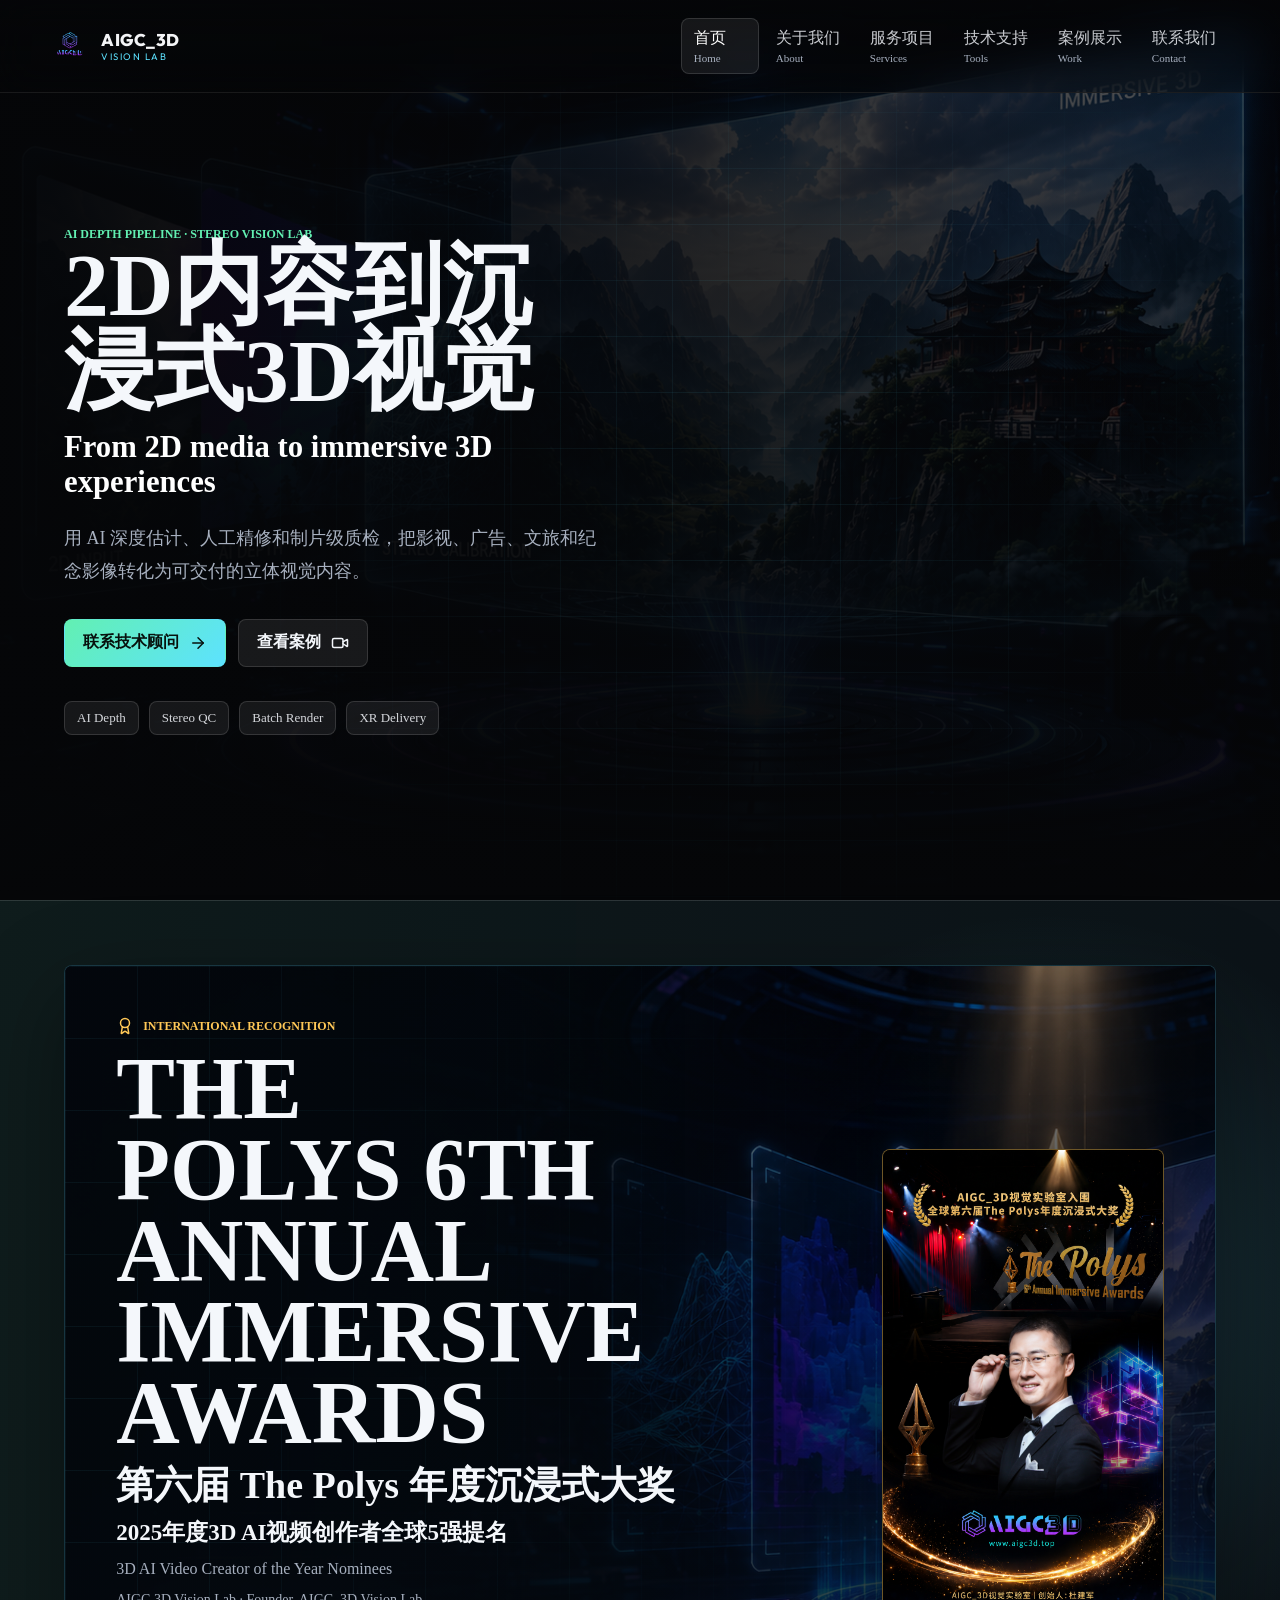
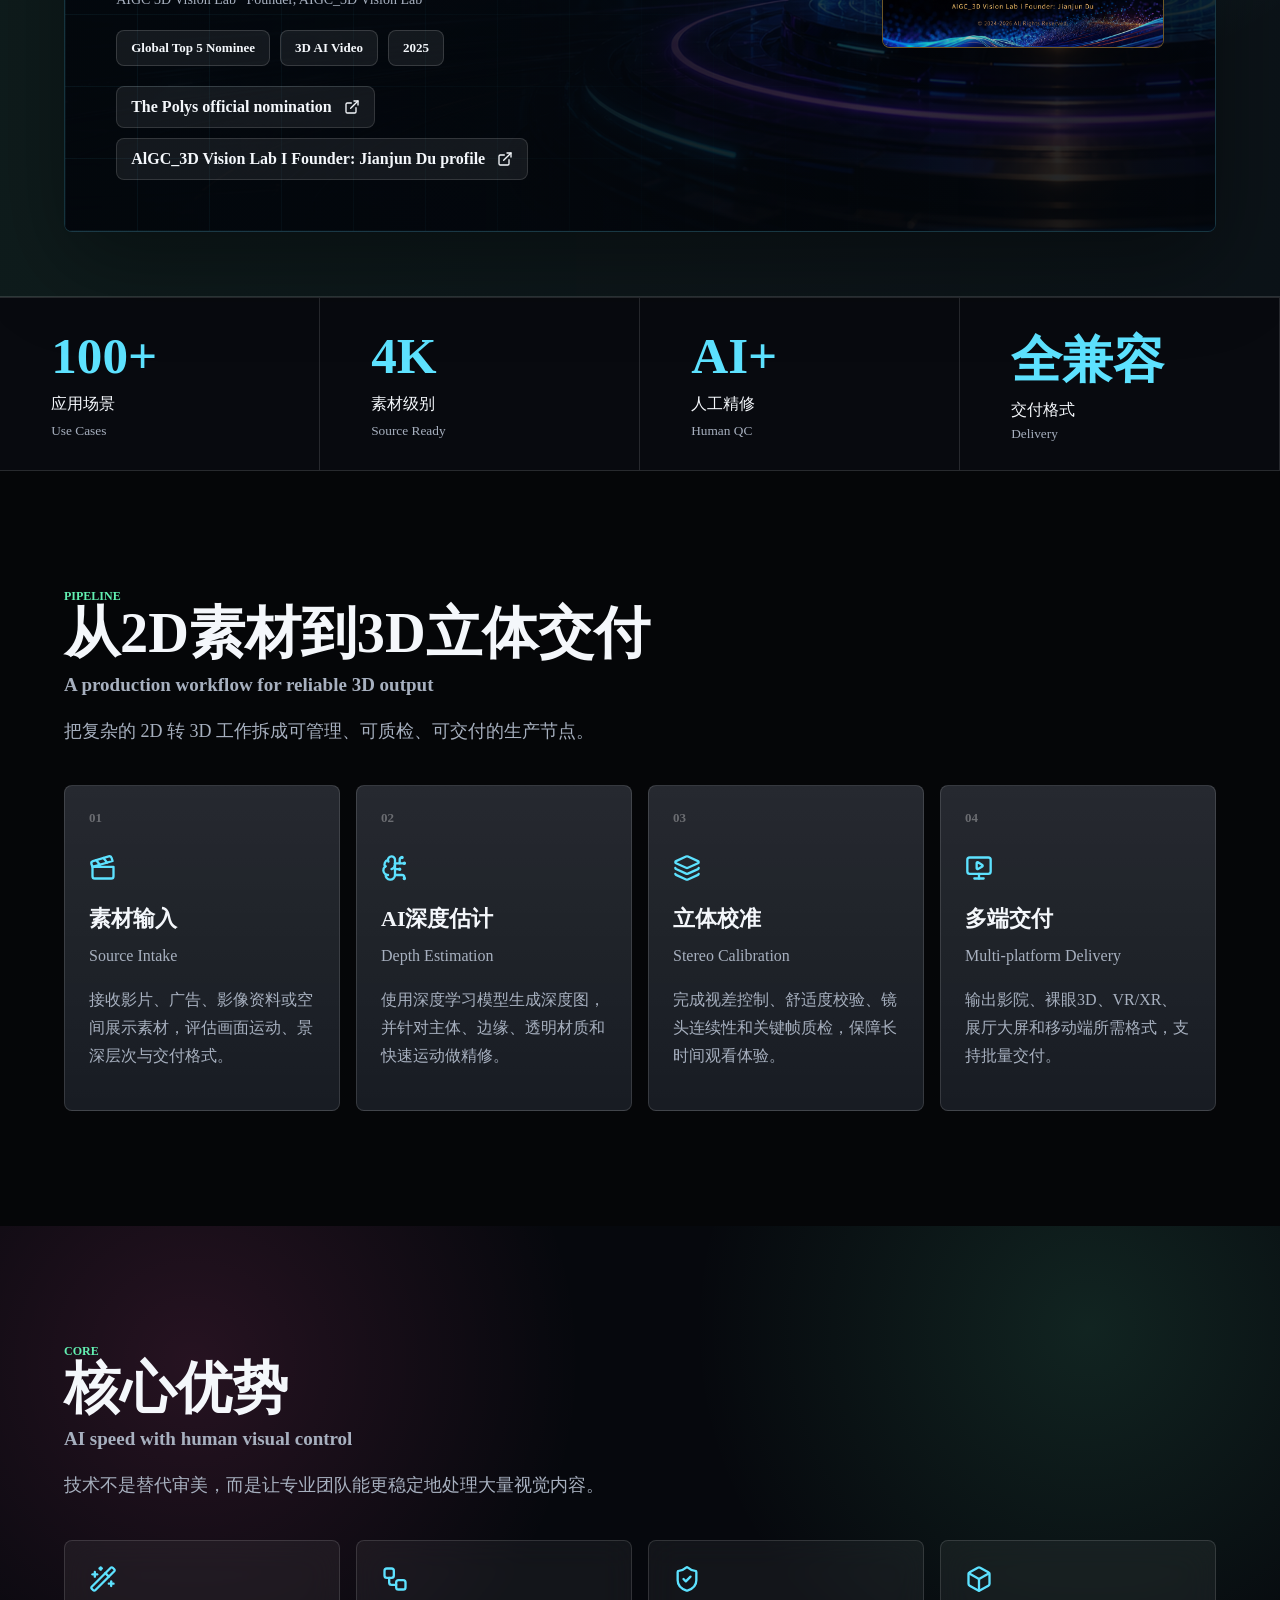
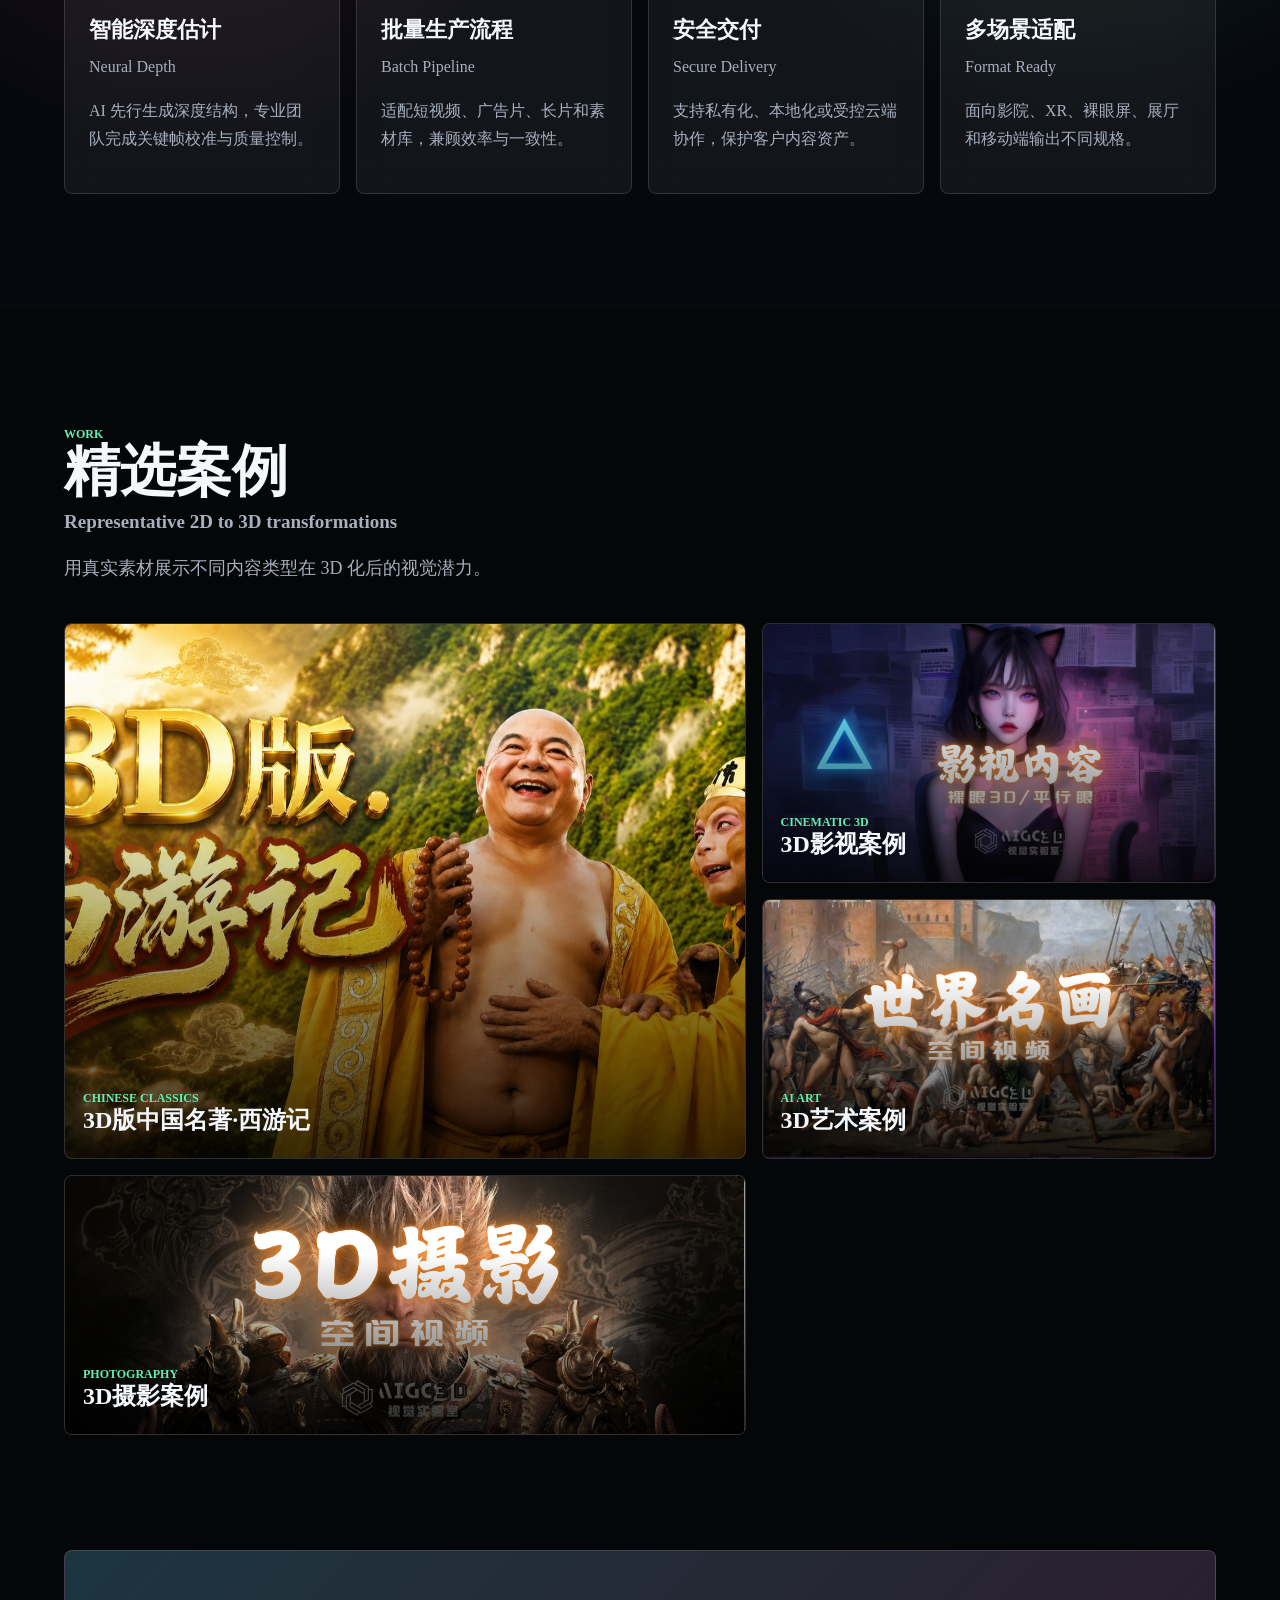
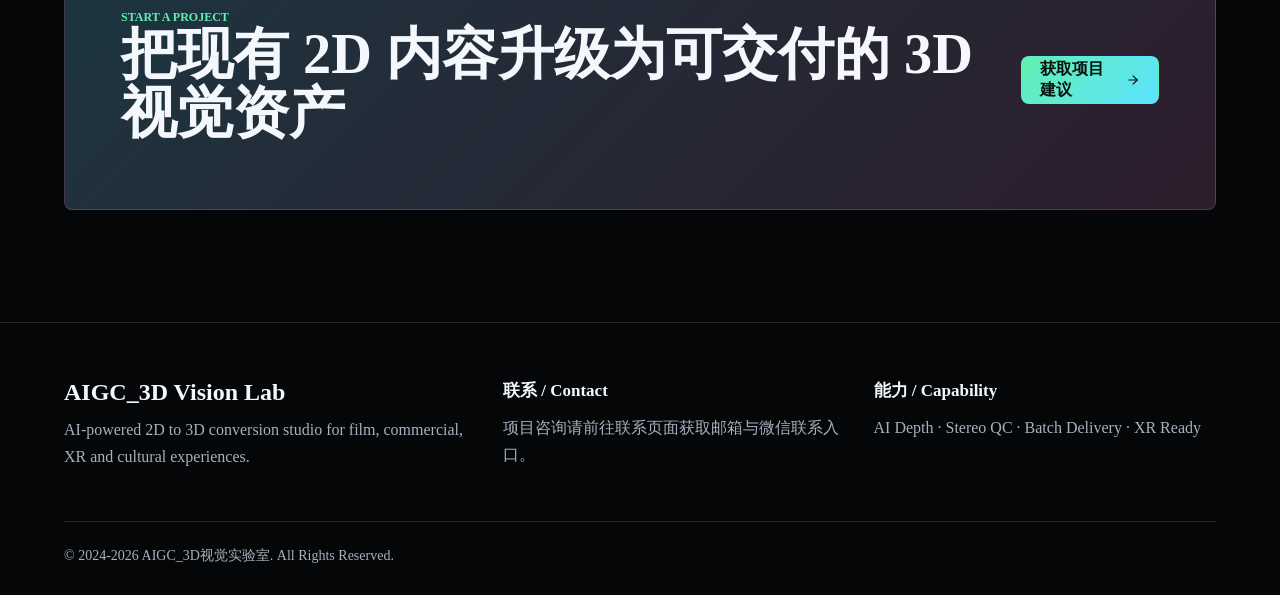
==== commit 26e1c6d6: "Update pipeline section heading: 从2D素材到3D立体交付" ====
--- a/index.html
+++ b/index.html
@@ -6,7 +6,7 @@
     <meta name="description" content="AIGC_3D视觉实验室提供 AI 驱动的 2D 转 3D 视觉解决方案，服务影视、广告、XR、文旅与纪念影像。" />
     <meta name="keywords" content="AIGC,3D视觉,2D转3D,AI深度估计,立体视觉,XR内容" />
     <title>AIGC_3D视觉实验室 - AI 2D转3D视觉解决方案</title>
-    <script type="module" crossorigin src="/assets/main-BU-YFsHO.js"></script>
+    <script type="module" crossorigin src="/assets/main-DU7mgoBD.js"></script>
     <link rel="stylesheet" crossorigin href="/assets/main-AvwSR_a-.css">
   </head>
   <body>
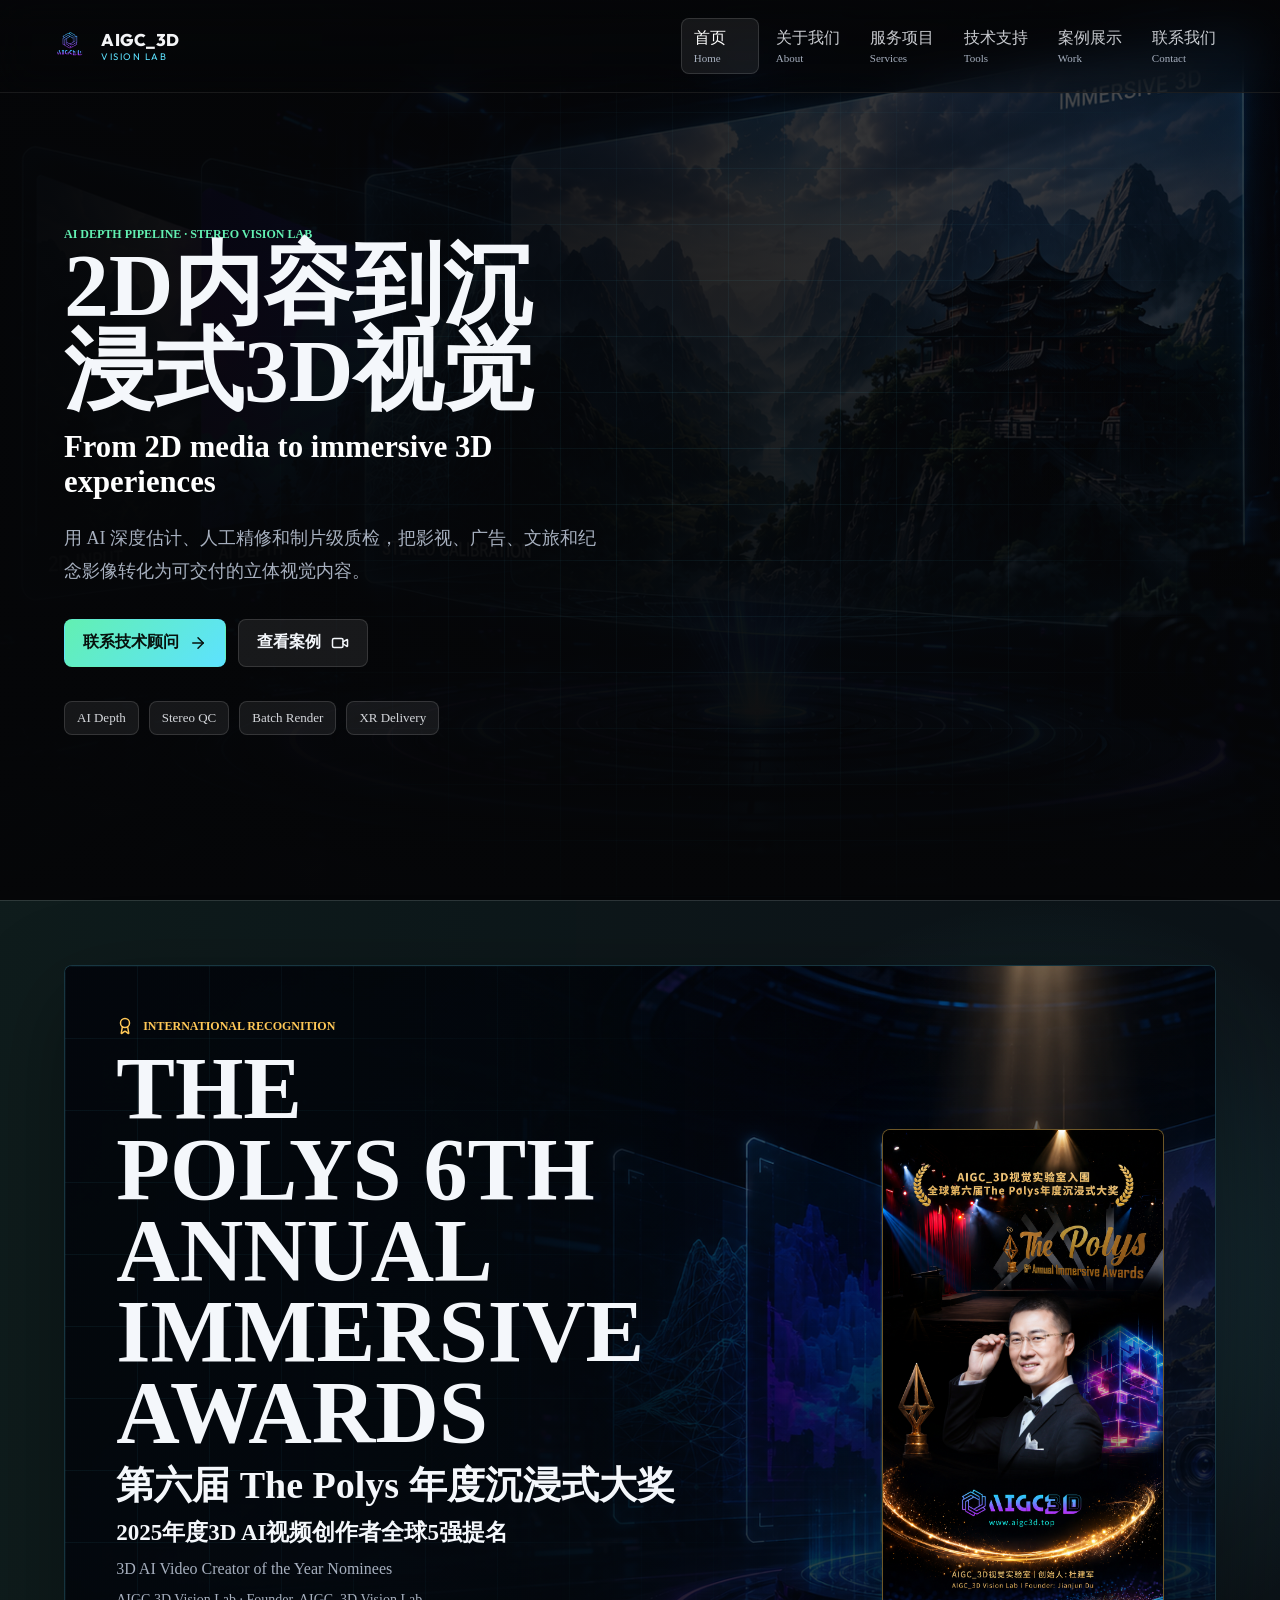
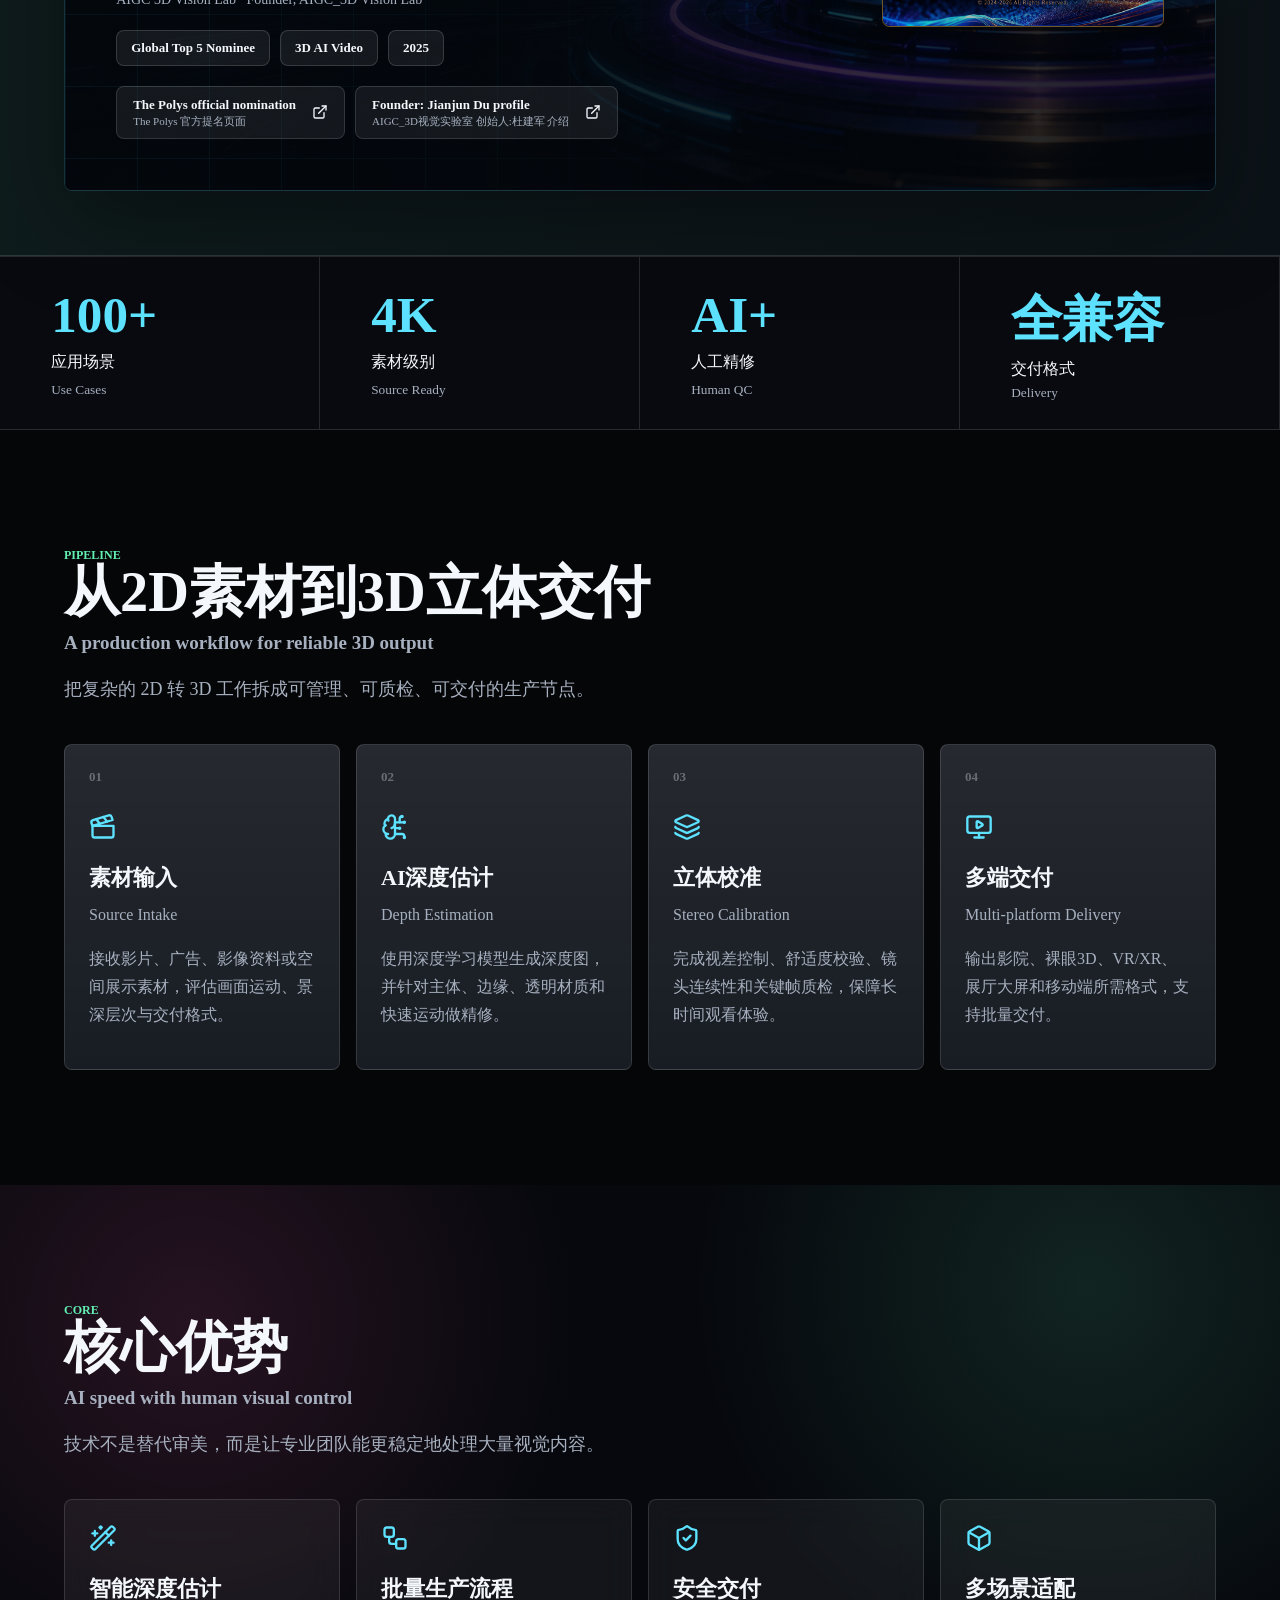
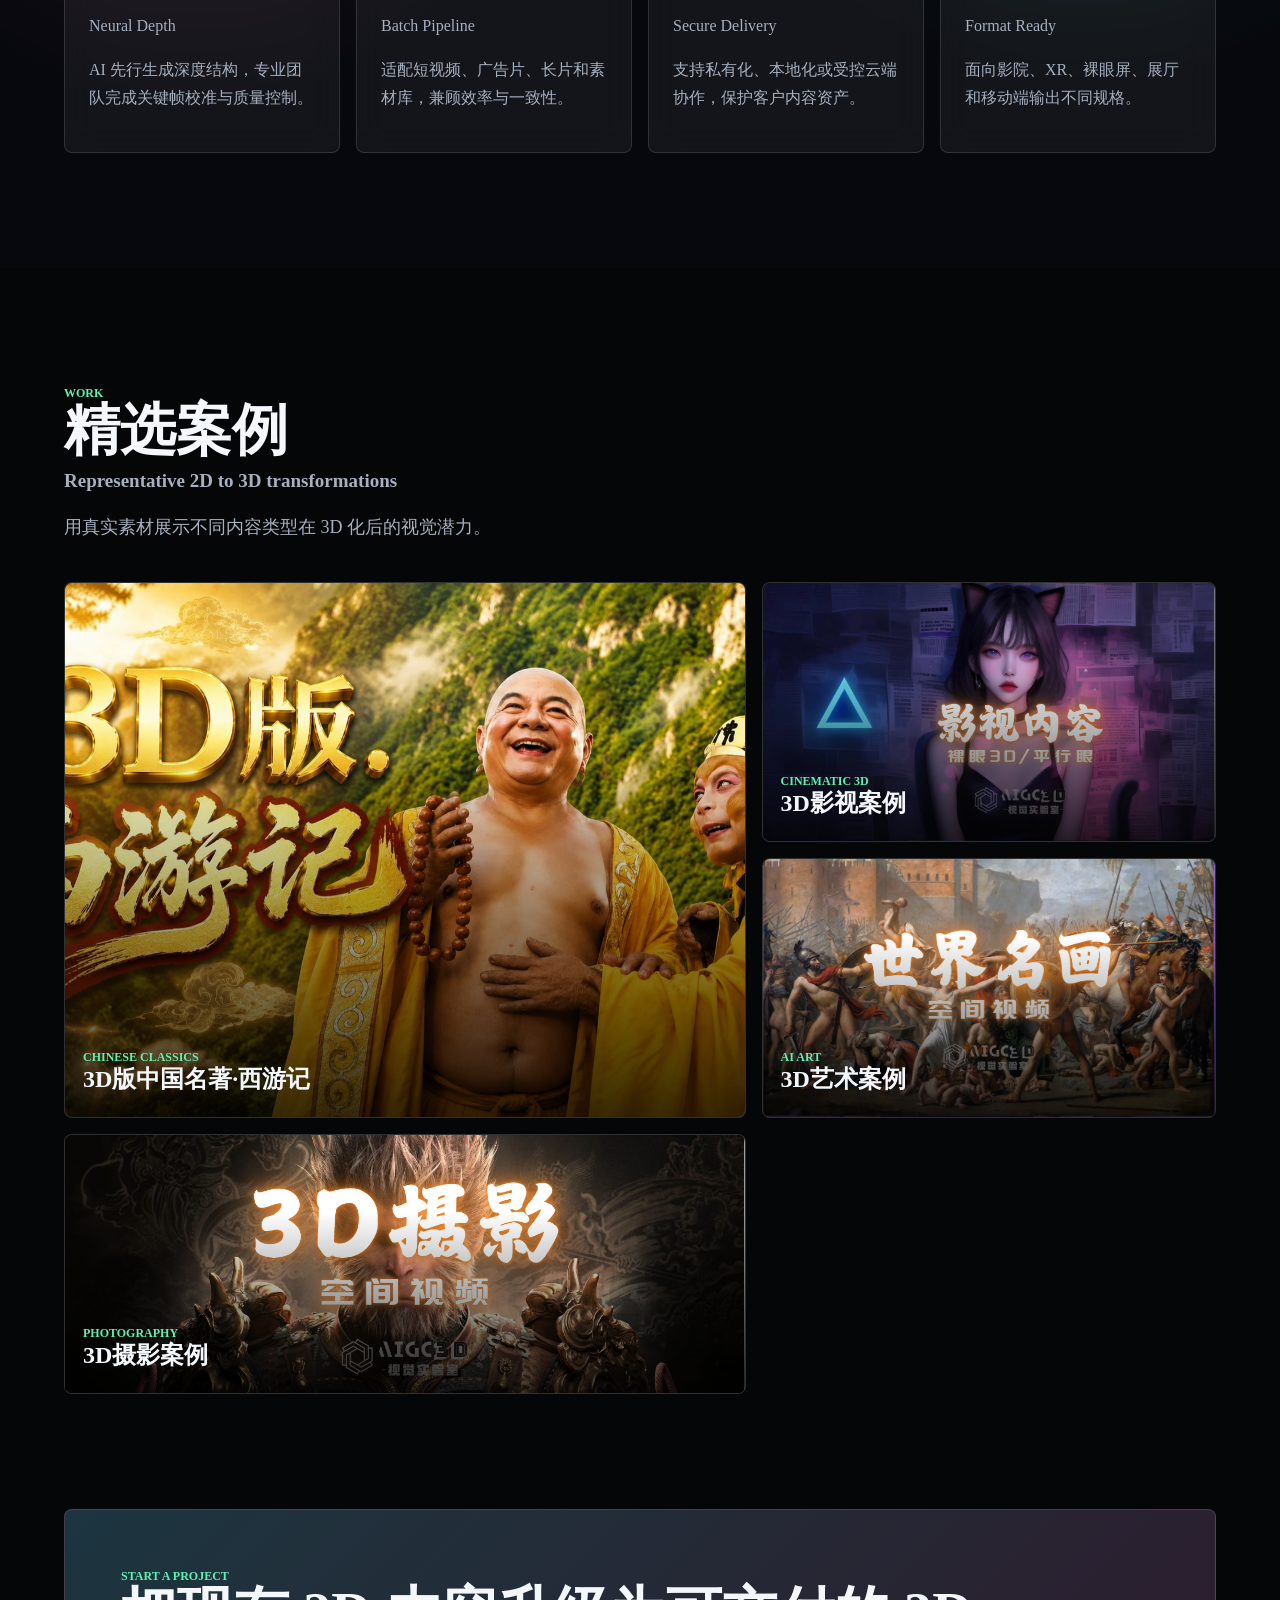
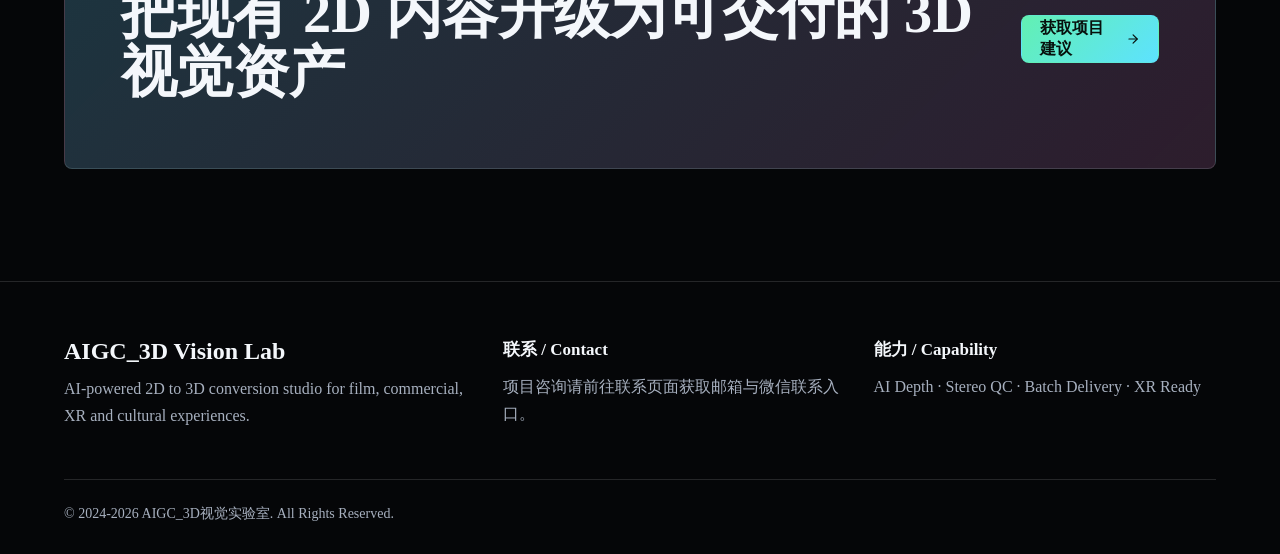
==== commit adef0334: "Optimize awards card external links with bilingual text" ====
--- a/index.html
+++ b/index.html
@@ -6,8 +6,8 @@
     <meta name="description" content="AIGC_3D视觉实验室提供 AI 驱动的 2D 转 3D 视觉解决方案，服务影视、广告、XR、文旅与纪念影像。" />
     <meta name="keywords" content="AIGC,3D视觉,2D转3D,AI深度估计,立体视觉,XR内容" />
     <title>AIGC_3D视觉实验室 - AI 2D转3D视觉解决方案</title>
-    <script type="module" crossorigin src="/assets/main-DU7mgoBD.js"></script>
-    <link rel="stylesheet" crossorigin href="/assets/main-AvwSR_a-.css">
+    <script type="module" crossorigin src="/assets/main-N78g1aJp.js"></script>
+    <link rel="stylesheet" crossorigin href="/assets/main-Bm9Jtsn-.css">
   </head>
   <body>
     <div id="root"></div>
--- a/assets/main-Bm9Jtsn-.css
+++ b/assets/main-Bm9Jtsn-.css
@@ -0,0 +1 @@
+@import"https://fonts.googleapis.com/css2?family=Outfit:wght@400;700;800;900&display=swap";.mobile-layout{min-height:100vh;background:#03070c;color:#f3f4f6;font-family:system-ui,-apple-system,sans-serif;overflow-x:hidden}.mobile-header{position:fixed;top:0;left:0;width:100%;height:64px;display:flex;align-items:center;justify-content:space-between;padding:0 20px;z-index:1010;background:#03070cd1;backdrop-filter:blur(16px);-webkit-backdrop-filter:blur(16px);border-bottom:1px solid rgba(93,226,255,.08)}.mobile-header .brand{display:flex;align-items:center;gap:10px;text-decoration:none;color:inherit}.mobile-header .brand img{height:32px;width:auto}.mobile-header .brand span{display:flex;flex-direction:column;justify-content:center;gap:1px}.mobile-header .brand strong{font-family:Outfit,sans-serif;font-size:16px;font-weight:800;letter-spacing:.5px;line-height:1.1;color:#f3f4f6}.mobile-header .brand small{display:block!important;font-family:Outfit,sans-serif;font-size:9px;color:#5de2ff;text-transform:uppercase;letter-spacing:1.5px;line-height:1}.mobile-nav-toggle{background:none;border:none;color:#f3f4f6;padding:8px;cursor:pointer;display:flex;align-items:center;justify-content:center;border-radius:50%;transition:background .3s ease}.mobile-nav-toggle:active{background:#5de2ff1a}.mobile-nav-toggle svg{transition:transform .3s cubic-bezier(.16,1,.3,1)}.mobile-nav-toggle.open svg{transform:rotate(90deg)}.mobile-menu-drawer{position:fixed;top:0;right:0;bottom:0;left:0;z-index:1005;background:#03070cfb;backdrop-filter:blur(20px);-webkit-backdrop-filter:blur(20px);display:flex;flex-direction:column;justify-content:flex-start;padding:110px 40px 40px;transform:translateY(-100%);opacity:0;transition:transform .5s cubic-bezier(.16,1,.3,1),opacity .4s ease;pointer-events:none}.mobile-menu-drawer.open{transform:translateY(0);opacity:1;pointer-events:all}.mobile-menu-links{display:flex;flex-direction:column;gap:28px}.mobile-menu-links a{display:flex;flex-direction:column;text-decoration:none;color:#f3f4f6;transition:transform .4s cubic-bezier(.16,1,.3,1),opacity .4s ease,color .3s ease;transform:translateY(20px);opacity:0}.mobile-menu-drawer.open .mobile-menu-links a{transform:translateY(0);opacity:1}.mobile-menu-drawer.open .mobile-menu-links a:nth-child(1){transition:all .5s cubic-bezier(.16,1,.3,1) .08s}.mobile-menu-drawer.open .mobile-menu-links a:nth-child(2){transition:all .5s cubic-bezier(.16,1,.3,1) .12s}.mobile-menu-drawer.open .mobile-menu-links a:nth-child(3){transition:all .5s cubic-bezier(.16,1,.3,1) .16s}.mobile-menu-drawer.open .mobile-menu-links a:nth-child(4){transition:all .5s cubic-bezier(.16,1,.3,1) .2s}.mobile-menu-drawer.open .mobile-menu-links a:nth-child(5){transition:all .5s cubic-bezier(.16,1,.3,1) .24s}.mobile-menu-drawer.open .mobile-menu-links a:nth-child(6){transition:all .5s cubic-bezier(.16,1,.3,1) .28s}.mobile-menu-links a span{font-size:28px;font-weight:800}.mobile-menu-links a small{font-family:Outfit,sans-serif;font-size:13px;color:#5de2ff;text-transform:uppercase;margin-top:2px;letter-spacing:1px}.mobile-menu-links a.active span{color:#5de2ff}.mobile-page-shell{padding-top:64px}.mobile-hero{padding:48px 20px 32px;text-align:center;position:relative;border-bottom:1px solid rgba(93,226,255,.08);background:radial-gradient(circle at 50% 30%,rgba(93,226,255,.08),transparent 60%)}.mobile-hero h1{font-size:32px;line-height:1.1;font-weight:900;margin:12px 0;letter-spacing:-.5px}.mobile-hero .subtitle{font-family:Outfit,sans-serif;font-size:13px;color:#5de2ff;text-transform:uppercase;font-weight:800;letter-spacing:2px}.mobile-hero p{color:#9ca3af;font-size:15px;line-height:1.6;margin:16px auto 28px;max-width:320px}.mobile-hero-actions{display:flex;flex-direction:column;gap:12px;max-width:280px;margin:0 auto}.mobile-button{display:inline-flex;align-items:center;justify-content:center;gap:10px;height:48px;padding:0 20px;border-radius:8px;text-decoration:none;font-weight:700;font-size:15px;transition:all .3s ease}.mobile-button.primary{background:#5de2ff;color:#03070c}.mobile-button.primary:active{transform:scale(.97);background:#4cd1f0}.mobile-button.secondary{background:#ffffff0d;color:#f3f4f6;border:1px solid rgba(255,255,255,.1)}.mobile-button.secondary:active{transform:scale(.97);background:#ffffff1a}.mobile-hero-media{margin-top:36px;border-radius:12px;overflow:hidden;border:1px solid rgba(93,226,255,.12);box-shadow:0 20px 40px #0006}.mobile-hero-media img{width:100%;display:block}.mobile-section-heading{padding:36px 20px 16px;text-align:center}.mobile-section-heading span{font-family:Outfit,sans-serif;color:#5de2ff;text-transform:uppercase;font-size:12px;font-weight:800;letter-spacing:2px}.mobile-section-heading h2{font-size:26px;font-weight:900;margin:6px 0 10px}.mobile-section-heading p{color:#9ca3af;font-size:14px;line-height:1.5;margin:0 auto;max-width:320px}.mobile-metrics{display:grid;grid-template-columns:repeat(2,1fr);gap:12px;padding:12px 20px 36px}.mobile-metric-card{background:#ffffff08;border:1px solid rgba(93,226,255,.08);border-radius:8px;padding:16px;text-align:center}.mobile-metric-card strong{display:block;font-family:Outfit,sans-serif;font-size:28px;font-weight:900;color:#5de2ff}.mobile-metric-card span{display:block;font-size:12px;font-weight:700;margin-top:4px}.mobile-metric-card small{display:block;font-family:Outfit,sans-serif;font-size:9px;color:#9ca3af;margin-top:2px;text-transform:uppercase;letter-spacing:.5px}.mobile-award-section{padding:24px 20px}.mobile-award-card{background:linear-gradient(135deg,#0c1018fa,#04080db8);border:1px solid rgba(93,226,255,.16);border-radius:12px;padding:24px;position:relative;overflow:hidden;box-shadow:0 15px 35px #0000004d}.mobile-award-card:before{content:"";position:absolute;top:0;right:0;bottom:0;left:0;background:radial-gradient(circle at 90% 10%,rgba(93,226,255,.06),transparent 50%);pointer-events:none}.mobile-award-label{display:inline-flex;align-items:center;gap:6px;color:#ffc857;font-size:11px;font-weight:800;text-transform:uppercase;letter-spacing:1px}.mobile-award-card h2{font-size:24px;font-weight:900;margin:12px 0 6px;line-height:1.1;text-transform:uppercase}.mobile-award-card .award-title-zh{font-size:18px;font-weight:800;color:#f3f4f6;margin-bottom:4px}.mobile-award-card .award-title-cn{font-size:14px;color:#9ca3af;margin-bottom:12px}.mobile-award-card .award-category{font-size:13px;color:#5de2ff;font-weight:600;margin-bottom:4px}.mobile-award-card .award-note{font-size:12px;color:#9ca3af;margin-bottom:20px}.mobile-award-badges{display:flex;flex-wrap:wrap;gap:6px;margin-bottom:24px}.mobile-award-badges span{font-size:10px;font-weight:700;background:#ffffff0d;border:1px solid rgba(255,255,255,.1);padding:4px 10px;border-radius:4px}.mobile-award-links{display:flex;flex-direction:column;gap:8px;margin-bottom:24px}.mobile-award-links a{display:flex;align-items:center;justify-content:space-between;background:#ffffff08;border:1px solid rgba(255,255,255,.08);border-radius:6px;padding:10px 14px;text-decoration:none;color:#f3f4f6}.mobile-award-links .link-text{display:flex;flex-direction:column;align-items:flex-start;gap:1px}.mobile-award-links .link-text .en{font-size:12px;font-weight:700;line-height:1.2}.mobile-award-links .link-text .zh{font-size:10px;font-weight:500;color:#9ca3af;line-height:1.2}.mobile-award-proof{margin-top:16px;border-radius:8px;overflow:hidden;border:1px solid rgba(255,200,87,.3);box-shadow:0 10px 25px #0006}.mobile-award-proof img{width:100%;display:block}.mobile-process-section{padding:24px 20px}.mobile-process-steps{display:flex;flex-direction:column;gap:20px;margin-top:20px}.mobile-process-card{background:#ffffff05;border:1px solid rgba(93,226,255,.06);border-radius:8px;padding:20px;display:flex;gap:16px;align-items:flex-start}.mobile-process-num{font-family:Outfit,sans-serif;font-size:24px;font-weight:900;color:#5de2ff;line-height:1}.mobile-process-content h3{font-size:16px;font-weight:800;margin-bottom:4px}.mobile-process-content p{color:#9ca3af;font-size:13px;line-height:1.5}.mobile-capabilities-section{padding:24px 20px;background:#07090e}.mobile-capabilities-grid{display:flex;flex-direction:column;gap:14px;margin-top:16px}.mobile-capability-card{background:#ffffff08;border:1px solid rgba(93,226,255,.08);border-radius:8px;padding:20px;display:flex;gap:16px;align-items:center}.mobile-capability-icon{color:#5de2ff;background:#5de2ff14;padding:10px;border-radius:8px;display:flex;align-items:center;justify-content:center;flex-shrink:0}.mobile-capability-info h3{font-size:15px;font-weight:800;margin-bottom:2px}.mobile-capability-info p{color:#9ca3af;font-size:12px;line-height:1.4}.mobile-work-section{padding:24px 20px}.mobile-work-grid{display:flex;flex-direction:column;gap:16px;margin-top:16px}.mobile-work-card{position:relative;border-radius:10px;overflow:hidden;border:1px solid rgba(93,226,255,.08);aspect-ratio:16 / 9}.mobile-work-card img{width:100%;height:100%;object-fit:cover;display:block}.mobile-work-overlay{position:absolute;top:0;right:0;bottom:0;left:0;background:linear-gradient(0deg,rgba(3,7,12,.94) 0%,rgba(3,7,12,.4) 60%,transparent 100%);display:flex;flex-direction:column;justify-content:flex-end;padding:16px}.mobile-work-overlay h3{font-size:16px;font-weight:800;margin-bottom:2px}.mobile-work-overlay p{font-size:11px;color:#5de2ff;text-transform:uppercase;letter-spacing:.5px;font-weight:700}.mobile-work-play{position:absolute;top:50%;left:50%;transform:translate(-50%,-50%);background:#5de2ffe6;color:#03070c;width:44px;height:44px;border-radius:50%;display:flex;align-items:center;justify-content:center;border:none;cursor:pointer;box-shadow:0 8px 20px #5de2ff4d}.mobile-work-play:active{transform:translate(-50%,-50%) scale(.92)}.mobile-subhero{padding:40px 20px;text-align:center;position:relative;background:#080a0f;border-bottom:1px solid rgba(93,226,255,.08);overflow:hidden}.mobile-subhero img{position:absolute;top:0;right:0;bottom:0;left:0;width:100%;height:100%;object-fit:cover;opacity:.15;z-index:0}.mobile-subhero-content{position:relative;z-index:1}.mobile-subhero-content span{font-family:Outfit,sans-serif;color:#5de2ff;text-transform:uppercase;font-size:11px;font-weight:800;letter-spacing:2px}.mobile-subhero-content h1{font-size:30px;font-weight:900;margin:6px 0 8px}.mobile-subhero-content p{color:#9ca3af;font-size:13px;line-height:1.5;margin:0 auto;max-width:280px}.mobile-about-image{padding:16px 20px}.mobile-about-image img{width:100%;height:auto;border-radius:8px;border:1px solid rgba(93,226,255,.12);display:block}.mobile-service-list{display:flex;flex-direction:column;gap:16px;padding:16px 20px}.mobile-service-card{background:#ffffff05;border:1px solid rgba(93,226,255,.08);border-radius:10px;padding:20px}.mobile-service-card h3{font-size:18px;font-weight:800;color:#f3f4f6;margin-bottom:2px}.mobile-service-card .service-eng{font-family:Outfit,sans-serif;font-size:11px;color:#5de2ff;text-transform:uppercase;margin-bottom:12px;letter-spacing:.5px}.mobile-service-card .service-desc{color:#9ca3af;font-size:13px;line-height:1.5;margin-bottom:16px}.mobile-service-specs{display:flex;flex-direction:column;gap:6px;border-top:1px solid rgba(93,226,255,.08);padding-top:12px}.mobile-service-spec-row{display:flex;justify-content:space-between;font-size:12px}.mobile-service-spec-row span:first-child{color:#9ca3af}.mobile-service-spec-row span:last-child{color:#f3f4f6;font-weight:700}.mobile-tool-list{display:flex;flex-direction:column;gap:16px;padding:16px 20px}.mobile-tool-card{background:#ffffff05;border:1px solid rgba(93,226,255,.08);border-radius:10px;padding:20px}.mobile-tool-card h3{font-size:18px;font-weight:800;margin-bottom:4px}.mobile-tool-card .tool-eng{font-family:Outfit,sans-serif;font-size:11px;color:#5de2ff;text-transform:uppercase;margin-bottom:12px}.mobile-tool-card p{color:#9ca3af;font-size:13px;line-height:1.5;margin-bottom:16px}.mobile-tool-specs{display:flex;flex-direction:column;gap:6px;border-top:1px solid rgba(93,226,255,.08);padding-top:12px}.mobile-tool-spec-row{display:flex;justify-content:space-between;font-size:12px}.mobile-tool-spec-row span:first-child{color:#9ca3af}.mobile-tool-spec-row span:last-child{color:#f3f4f6;font-weight:700}.mobile-contact-section{padding:24px 20px}.mobile-contact-card{background:linear-gradient(135deg,#0c1018fa,#04080db8);border:1px solid rgba(93,226,255,.12);border-radius:12px;padding:24px;text-align:center;box-shadow:0 15px 35px #0000004d;margin-bottom:20px}.mobile-contact-card h2{font-size:20px;font-weight:900;margin-bottom:10px}.mobile-contact-card p{color:#9ca3af;font-size:13px;line-height:1.5;margin-bottom:20px}.mobile-contact-list{display:flex;flex-direction:column;gap:16px}.mobile-wechat-qr-card{background:#ffffff05;border:1px solid rgba(93,226,255,.08);border-radius:10px;padding:20px;text-align:center}.mobile-wechat-qr-card span{font-family:Outfit,sans-serif;color:#5de2ff;font-size:11px;font-weight:800;text-transform:uppercase}.mobile-wechat-qr-card h2{font-size:18px;font-weight:800;margin:4px 0 6px}.mobile-wechat-qr-card p{color:#9ca3af;font-size:12px;line-height:1.4;margin-bottom:16px}.mobile-wechat-qr-card img{width:160px;height:160px;display:block;margin:0 auto;border-radius:8px;border:1px solid rgba(255,255,255,.1)}.mobile-contact-row{background:#ffffff05;border:1px solid rgba(93,226,255,.08);border-radius:8px;padding:14px 20px;display:flex;align-items:center;gap:12px}.mobile-contact-row a{color:#f3f4f6;text-decoration:none;font-weight:700;font-size:14px}.mobile-contact-row span{color:#5de2ff}.mobile-cta-band{background:radial-gradient(circle at 10% 50%,rgba(93,226,255,.06),transparent 50%),#05080d;border-top:1px solid rgba(93,226,255,.08);padding:40px 20px;text-align:center}.mobile-cta-band h2{font-size:24px;font-weight:900;margin-bottom:8px}.mobile-cta-band p{color:#9ca3af;font-size:13px;line-height:1.5;margin-bottom:24px}.mobile-footer{background:#030508;border-top:1px solid rgba(255,255,255,.05);padding:36px 20px 48px;text-align:center}.mobile-footer-brand{font-family:Outfit,sans-serif;font-size:18px;font-weight:800;color:#f3f4f6;margin-bottom:8px}.mobile-footer p{color:#9ca3af;font-size:12px;line-height:1.5;margin-bottom:20px}.mobile-footer-section{border-top:1px solid rgba(255,255,255,.05);padding-top:20px;margin-top:20px}.mobile-footer-section h4{font-size:13px;font-weight:800;color:#5de2ff;text-transform:uppercase;margin-bottom:8px;letter-spacing:.5px}.mobile-footer-copyright{font-size:10px;color:#4b5563;margin-top:24px}.mobile-video-modal{position:fixed;top:0;right:0;bottom:0;left:0;z-index:1100;background:#03070cf2;display:flex;flex-direction:column;justify-content:center;padding:20px}.mobile-video-modal-header{display:flex;justify-content:space-between;align-items:center;margin-bottom:12px}.mobile-video-modal-header h3{font-size:15px;font-weight:800}.mobile-video-modal-close{background:none;border:none;color:#f3f4f6;cursor:pointer;padding:4px}.mobile-video-modal-frame{width:100%;aspect-ratio:16 / 9;border-radius:8px;overflow:hidden;border:1px solid rgba(255,255,255,.1);background:#000}.mobile-video-modal-frame iframe{width:100%;height:100%;border:none}:root{color-scheme:dark;--bg: #050608;--panel: #10141b;--panel-2: #171d25;--text: #f4f7fb;--muted: #a7b0bf;--line: rgba(255, 255, 255, .13);--cyan: #5de2ff;--green: #62f0b2;--rose: #ff5aa8;--amber: #ffc857;--shadow: 0 28px 80px rgba(0, 0, 0, .38)}*{box-sizing:border-box}html{min-width:320px;background:var(--bg)}body{margin:0;min-width:320px;color:var(--text);background:radial-gradient(circle at 20% 10%,rgba(93,226,255,.12),transparent 30%),radial-gradient(circle at 85% 0%,rgba(255,90,168,.12),transparent 28%),#050608;font-family:Inter,ui-sans-serif,system-ui,-apple-system,BlinkMacSystemFont,Segoe UI,Microsoft YaHei,PingFang SC,sans-serif;letter-spacing:0}body,button,input{font:inherit}a{color:inherit;text-decoration:none}img{display:block;max-width:100%}button{color:inherit}.site-header{position:fixed;z-index:50;top:0;left:0;right:0;display:flex;align-items:center;justify-content:space-between;gap:24px;padding:18px clamp(18px,4vw,56px);background:linear-gradient(180deg,#050608db,#05060859);-webkit-backdrop-filter:blur(18px);backdrop-filter:blur(18px);border-bottom:1px solid rgba(255,255,255,.08)}.brand{display:flex;align-items:center;gap:12px;min-width:176px}.brand img{width:38px;height:38px;border-radius:8px}.brand span{display:flex;flex-direction:column;justify-content:center;gap:2px}.brand strong{font-family:Outfit,sans-serif;font-size:17px;font-weight:800;letter-spacing:.5px;color:#f3f4f6;line-height:1.1}.brand small{font-family:Outfit,sans-serif;color:#5de2ff;font-size:9.5px;text-transform:uppercase;letter-spacing:1.5px;line-height:1}.main-nav small{color:var(--muted);font-size:11px}.main-nav{display:flex;align-items:center;gap:4px}.main-nav a{display:grid;gap:3px;min-width:78px;padding:9px 12px;border:1px solid transparent;border-radius:8px;color:#f4f7fbd1}.main-nav a:hover,.main-nav a.active{color:#fff;border-color:var(--line);background:#ffffff12}.icon-button{display:inline-flex;align-items:center;justify-content:center;width:42px;height:42px;border:1px solid var(--line);border-radius:8px;background:#ffffff14;cursor:pointer}.nav-toggle{display:none}.section-dark{background:#050608}.hero{position:relative;min-height:100svh;display:grid;grid-template-columns:minmax(0,1fr) minmax(360px,43vw);align-items:center;gap:clamp(28px,5vw,72px);padding:126px clamp(18px,5vw,72px) 64px;overflow:hidden}.hero-media,.sub-hero>img{position:absolute;top:0;right:0;bottom:0;left:0;opacity:.78}.hero-media img,.sub-hero>img{width:100%;height:100%;object-fit:cover;object-position:62% center;filter:saturate(.92) contrast(1.05)}.hero:after,.sub-hero:after{content:"";position:absolute;top:0;right:0;bottom:0;left:0;background:linear-gradient(90deg,#050608f0,#050608c2 42%,#05060842),linear-gradient(180deg,#0506085c,#050608)}.depth-grid{position:absolute;top:0;right:0;bottom:0;left:0;z-index:1;opacity:.45;background-image:linear-gradient(rgba(93,226,255,.18) 1px,transparent 1px),linear-gradient(90deg,rgba(93,226,255,.15) 1px,transparent 1px);background-size:56px 56px;-webkit-mask-image:radial-gradient(circle at 58% 48%,black 0%,transparent 62%);mask-image:radial-gradient(circle at 58% 48%,black 0%,transparent 62%)}.hero-content,.sub-hero>div{position:relative;z-index:2}.eyebrow,.section-heading span,.cta-band span,.sub-hero span,.case-card-body span,.work-tile span{color:var(--green);text-transform:uppercase;font-size:12px;font-weight:800}h1,h2,h3,p{margin-top:0}.hero h1{max-width:780px;margin-bottom:16px;font-size:clamp(48px,7vw,104px);line-height:.96}.hero-subtitle{margin-bottom:22px;color:#fff;font-size:clamp(22px,2.4vw,34px);font-weight:700}.hero-copy,.section-heading>p:last-child,.body-copy,.sub-hero p{color:var(--muted);font-size:18px;line-height:1.8}.hero-copy{max-width:680px}.hero-actions,.contact-actions{display:flex;flex-wrap:wrap;gap:12px;margin-top:32px}.button{display:inline-flex;align-items:center;justify-content:center;gap:10px;min-height:48px;padding:0 18px;border-radius:8px;border:1px solid var(--line);font-weight:800}.button.primary{color:#07110d;background:linear-gradient(135deg,var(--green),var(--cyan));border-color:transparent}.button.secondary{color:var(--text);background:#ffffff14}.hero-tags{display:flex;flex-wrap:wrap;gap:10px;margin-top:34px}.hero-tags span{padding:8px 12px;border:1px solid var(--line);border-radius:8px;background:#ffffff12;color:#f4f7fbdb;font-size:13px}.english{color:var(--muted)}.metrics-strip{display:grid;grid-template-columns:repeat(4,1fr);border-block:1px solid var(--line);background:#080a0f}.award-section{padding:clamp(30px,5vw,72px) clamp(18px,5vw,72px);background:radial-gradient(circle at 82% 40%,rgba(93,226,255,.16),transparent 32%),linear-gradient(90deg,#62f0b214,#5de2ff0a),#080a0f;border-block:1px solid var(--line)}.award-section.compact{padding-top:0;padding-bottom:clamp(32px,5vw,64px);background:#07090e;border-block:0}.award-card{position:relative;display:grid;grid-template-columns:minmax(0,1fr) clamp(240px,22vw,300px);align-items:center;gap:clamp(24px,4vw,48px);min-height:clamp(460px,42vw,560px);max-width:1240px;margin:0 auto;padding:clamp(26px,4vw,54px);overflow:hidden;border:1px solid rgba(93,226,255,.2);border-radius:8px;background:linear-gradient(135deg,#0c1018fa,#04080db8),#03070c;box-shadow:0 30px 90px #00000061}.award-card:before{position:absolute;top:0;right:0;bottom:0;left:0;z-index:1;content:"";background:linear-gradient(90deg,#03070cf0,#03070cc7 38%,#03070c2e 72%,#03070c85),linear-gradient(180deg,#03070c33,#03070cd1)}.award-card:after{position:absolute;top:0;right:0;bottom:0;left:0;z-index:2;pointer-events:none;content:"";background-image:linear-gradient(rgba(93,226,255,.06) 1px,transparent 1px),linear-gradient(90deg,rgba(93,226,255,.06) 1px,transparent 1px);background-size:72px 72px;-webkit-mask-image:linear-gradient(90deg,#000,rgba(0,0,0,.26),transparent);mask-image:linear-gradient(90deg,#000,rgba(0,0,0,.26),transparent)}.award-hero-visual{position:absolute;top:0;right:0;bottom:0;left:0;z-index:0;margin:0;overflow:hidden}.award-hero-visual img{width:100%;height:100%;display:block;object-fit:cover}.award-copy,.award-proof-media{position:relative;z-index:3}.award-copy{max-width:680px}.award-label-row{display:inline-flex;align-items:center;gap:9px;color:var(--amber)}.award-label-row span{color:var(--accent);text-transform:uppercase;font-size:12px;font-weight:900}.award-copy h2{max-width:11ch;margin:10px 0;font-size:clamp(42px,7vw,88px);line-height:.92;letter-spacing:0;text-transform:uppercase}.award-copy p{margin-bottom:8px;color:var(--muted);line-height:1.5}.award-copy .award-title-zh{color:var(--text);font-size:clamp(24px,3vw,38px);line-height:1.12;font-weight:900}.award-copy .award-title-cn{color:var(--text);font-size:clamp(18px,1.8vw,24px);font-weight:900}.award-note{font-size:14px}.award-status-row{display:flex;flex-wrap:wrap;gap:10px;margin:20px 0}.award-status-row span{display:inline-flex;align-items:center;min-height:36px;padding:0 14px;border:1px solid rgba(255,255,255,.15);border-radius:8px;color:var(--text);background:#ffffff12;font-size:13px;font-weight:800}.award-links{display:flex;flex-wrap:wrap;gap:10px}.award-links a{display:inline-flex;align-items:center;justify-content:space-between;gap:16px;padding:10px 16px;border:1px solid var(--line);border-radius:8px;color:var(--text);background:#ffffff12}.award-links .link-text{display:flex;flex-direction:column;align-items:flex-start;gap:2px}.award-links .link-text .en{font-size:13px;font-weight:700;line-height:1.2}.award-links .link-text .zh{font-size:11px;font-weight:500;color:var(--muted);line-height:1.2}.award-proof-media{justify-self:end;width:100%;margin:0;overflow:hidden;border:1px solid rgba(255,200,87,.42);border-radius:8px;background:#030405;box-shadow:0 24px 70px #00000070;transition:transform .4s cubic-bezier(.16,1,.3,1),box-shadow .4s ease,border-color .4s ease}.award-proof-media:hover{transform:translateY(-6px) scale(1.02);box-shadow:0 32px 85px #ffc85738;border-color:#ffc857e0}.award-proof-media img{width:100%;display:block}.metrics-strip div{display:grid;gap:5px;padding:28px clamp(18px,4vw,56px);border-right:1px solid var(--line)}.metrics-strip strong{color:var(--cyan);font-size:clamp(32px,4vw,52px)}.metrics-strip small{color:var(--muted)}.section{padding:clamp(68px,9vw,118px) clamp(18px,5vw,72px)}.section-heading{max-width:760px;margin-bottom:38px}.section-heading h2,.cta-band h2,.sub-hero h1{margin-bottom:10px;font-size:clamp(34px,4.4vw,66px);line-height:1.05}.section-heading .english{font-size:19px;font-weight:700}.process-grid,.capability-grid,.service-grid,.principle-grid,.support-layout{display:grid;grid-template-columns:repeat(4,1fr);gap:16px}.process-card,.glass-card,.service-card,.info-card,.support-panel,.contact-card{border:1px solid var(--line);border-radius:8px;background:#ffffff0e}.process-card,.glass-card,.service-card,.info-card,.support-panel{padding:24px}.process-card{min-height:300px;background:linear-gradient(180deg,#ffffff17,#ffffff09),var(--panel)}.process-card svg,.glass-card svg,.service-card svg,.info-card svg,.support-panel svg{color:var(--cyan)}.card-index{margin-bottom:28px;color:#ffffff52;font-size:13px;font-weight:900}.process-card h3,.glass-card h3,.service-card h2,.info-card h2,.support-panel h2,.contact-card h2{margin:18px 0 8px;font-size:22px}.process-card p,.glass-card p,.service-card p,.info-card p,.support-panel p,.case-card p,.contact-card p{color:var(--muted);line-height:1.75}.capabilities{background:radial-gradient(circle at 15% 20%,rgba(255,90,168,.13),transparent 32%),radial-gradient(circle at 85% 15%,rgba(98,240,178,.12),transparent 32%),#06080d}.capability-grid{grid-template-columns:repeat(4,1fr)}.glass-card{min-height:230px;-webkit-backdrop-filter:blur(16px);backdrop-filter:blur(16px)}.work-showcase{display:grid;grid-template-columns:1.2fr .8fr;grid-auto-rows:260px;gap:16px}.work-tile{position:relative;overflow:hidden;border-radius:8px;border:1px solid var(--line);background:#111}.work-tile:first-child{grid-row:span 2}.work-tile img{width:100%;height:100%;object-fit:cover;transition:transform .35s ease}.work-tile:after{content:"";position:absolute;top:0;right:0;bottom:0;left:0;background:linear-gradient(180deg,transparent 30%,rgba(0,0,0,.78) 100%)}.work-tile:hover img{transform:scale(1.045)}.work-tile span,.work-tile strong{position:absolute;z-index:1;left:18px}.work-tile span{bottom:52px}.work-tile strong{bottom:22px;font-size:24px}.cta-band{display:flex;align-items:center;justify-content:space-between;gap:24px;margin:0 clamp(18px,5vw,72px) clamp(68px,9vw,112px);padding:clamp(28px,5vw,56px);border:1px solid var(--line);border-radius:8px;background:linear-gradient(135deg,#5de2ff29,#ff5aa81f),var(--panel)}.sub-hero{position:relative;min-height:520px;display:flex;align-items:end;padding:150px clamp(18px,5vw,72px) 72px;overflow:hidden}.sub-hero>div{max-width:860px}.page-after-hero{background:#07090e}.split-section{display:grid;grid-template-columns:minmax(0,.9fr) minmax(360px,1.1fr);gap:clamp(28px,5vw,72px);align-items:center}.about-image-container{width:100%}.about-image-container img{width:100%;height:auto;display:block;border:1px solid var(--line);border-radius:8px}.principle-grid{grid-template-columns:repeat(4,1fr);padding-top:0}.service-grid{grid-template-columns:repeat(3,1fr)}.service-card{min-height:260px;background:var(--panel)}.support-layout{grid-template-columns:repeat(3,1fr)}.support-panel{background:linear-gradient(180deg,#ffffff14,#ffffff09),var(--panel)}.case-grid{display:grid;grid-template-columns:repeat(2,1fr);gap:18px}.case-card{overflow:hidden;border:1px solid var(--line);border-radius:8px;background:var(--panel)}.case-card img{width:100%;height:320px;object-fit:cover}.case-card-body{padding:24px}.case-card h2{margin:8px 0;font-size:25px}.case-card button{display:inline-flex;align-items:center;gap:8px;min-height:42px;margin-top:12px;padding:0 14px;border:1px solid var(--line);border-radius:8px;background:#ffffff14;cursor:pointer}.modal-backdrop{position:fixed;z-index:100;top:0;right:0;bottom:0;left:0;display:grid;place-items:center;padding:20px;background:#000000b8;-webkit-backdrop-filter:blur(12px);backdrop-filter:blur(12px)}.video-modal{width:min(1080px,100%);border:1px solid var(--line);border-radius:8px;background:#080a0f;box-shadow:var(--shadow);overflow:hidden}.modal-header{display:flex;align-items:center;justify-content:space-between;gap:16px;padding:16px 18px;border-bottom:1px solid var(--line)}.modal-header h2{margin:0;font-size:20px}.video-modal iframe{width:100%;aspect-ratio:16 / 9;border:0}.contact-layout{display:grid;grid-template-columns:minmax(0,1fr) minmax(320px,420px);gap:18px;align-items:stretch}.contact-card{padding:clamp(26px,4vw,48px);background:linear-gradient(135deg,#62f0b21f,#5de2ff17),var(--panel)}.hero-contact h2{margin-top:0;font-size:clamp(30px,4vw,54px);line-height:1.05}.contact-list{display:grid;gap:12px}.wechat-qr-card{display:grid;grid-template-columns:minmax(0,1fr) minmax(132px,168px);gap:18px;align-items:center;padding:18px;border:1px solid var(--line);border-radius:8px;background:linear-gradient(135deg,#62f0b21f,#5de2ff12),var(--panel)}.wechat-qr-card span{color:var(--green);font-size:12px;font-weight:800;text-transform:uppercase}.wechat-qr-card h2{margin:8px 0 6px;font-size:24px}.wechat-qr-card p{margin:0;color:var(--muted);line-height:1.6}.wechat-qr-card img{width:100%;border:1px solid rgba(255,255,255,.22);border-radius:8px;background:#fff}.contact-row{display:flex;align-items:center;gap:14px;min-height:90px;padding:18px;border:1px solid var(--line);border-radius:8px;background:var(--panel);font-size:19px}.contact-row svg{color:var(--green);flex:0 0 auto}.site-footer{padding:56px clamp(18px,5vw,72px) 28px;border-top:1px solid var(--line);background:#050608}.footer-grid{display:grid;grid-template-columns:1.2fr 1fr 1fr;gap:28px}.footer-brand{margin-bottom:10px;font-size:24px;font-weight:900}.site-footer h2{margin-bottom:12px;font-size:17px}.site-footer p,.copyright{color:var(--muted);line-height:1.7}.copyright{margin-top:34px;padding-top:22px;border-top:1px solid var(--line);font-size:14px}@media(max-width:1080px){.hero{grid-template-columns:1fr}.process-grid,.capability-grid,.principle-grid{grid-template-columns:repeat(2,1fr)}.service-grid,.support-layout,.footer-grid{grid-template-columns:1fr 1fr}}@media(max-width:820px){.site-header{padding:14px 18px}.nav-toggle{display:inline-flex}.main-nav{position:absolute;top:70px;left:18px;right:18px;display:none;grid-template-columns:1fr 1fr;padding:10px;border:1px solid var(--line);border-radius:8px;background:#050608f5}.main-nav.open{display:grid}.main-nav a{min-width:0}.hero{min-height:auto;padding-top:112px}.metrics-strip,.award-card,.process-grid,.capability-grid,.service-grid,.principle-grid,.support-layout,.case-grid,.contact-layout,.footer-grid,.split-section,.work-showcase{grid-template-columns:1fr}.metrics-strip div{border-right:0;border-bottom:1px solid var(--line)}.award-card{align-items:start;min-height:620px}.award-card:before{background:linear-gradient(180deg,#03070ceb,#03070cc7 48%,#03070c57),linear-gradient(90deg,#03070ce0,#03070c2e)}.award-copy h2{max-width:9ch}.award-proof-media{justify-self:start;width:190px}.award-links{min-width:0}.work-tile:first-child{grid-row:auto}.work-showcase{grid-auto-rows:250px}.case-card img{height:260px}.cta-band{align-items:flex-start;flex-direction:column}.wechat-qr-card{grid-template-columns:1fr}.wechat-qr-card img{width:min(220px,100%)}}@media(max-width:520px){.brand{min-width:0}.brand small{display:none}.hero h1{font-size:43px}.hero-subtitle{font-size:20px}.award-section{padding:24px 16px}.award-card{min-height:auto;padding:24px}.award-copy h2{font-size:34px}.award-copy .award-title-zh{font-size:22px}.award-copy .award-title-cn{font-size:17px}.award-status-row{margin:16px 0}.award-status-row span{min-height:32px;font-size:12px}.award-links a{width:100%}.award-proof-media{width:168px}.hero-copy,.section-heading>p:last-child,.sub-hero p{font-size:16px}.section,.sub-hero{padding-left:16px;padding-right:16px}.contact-row{font-size:16px;overflow-wrap:anywhere}}
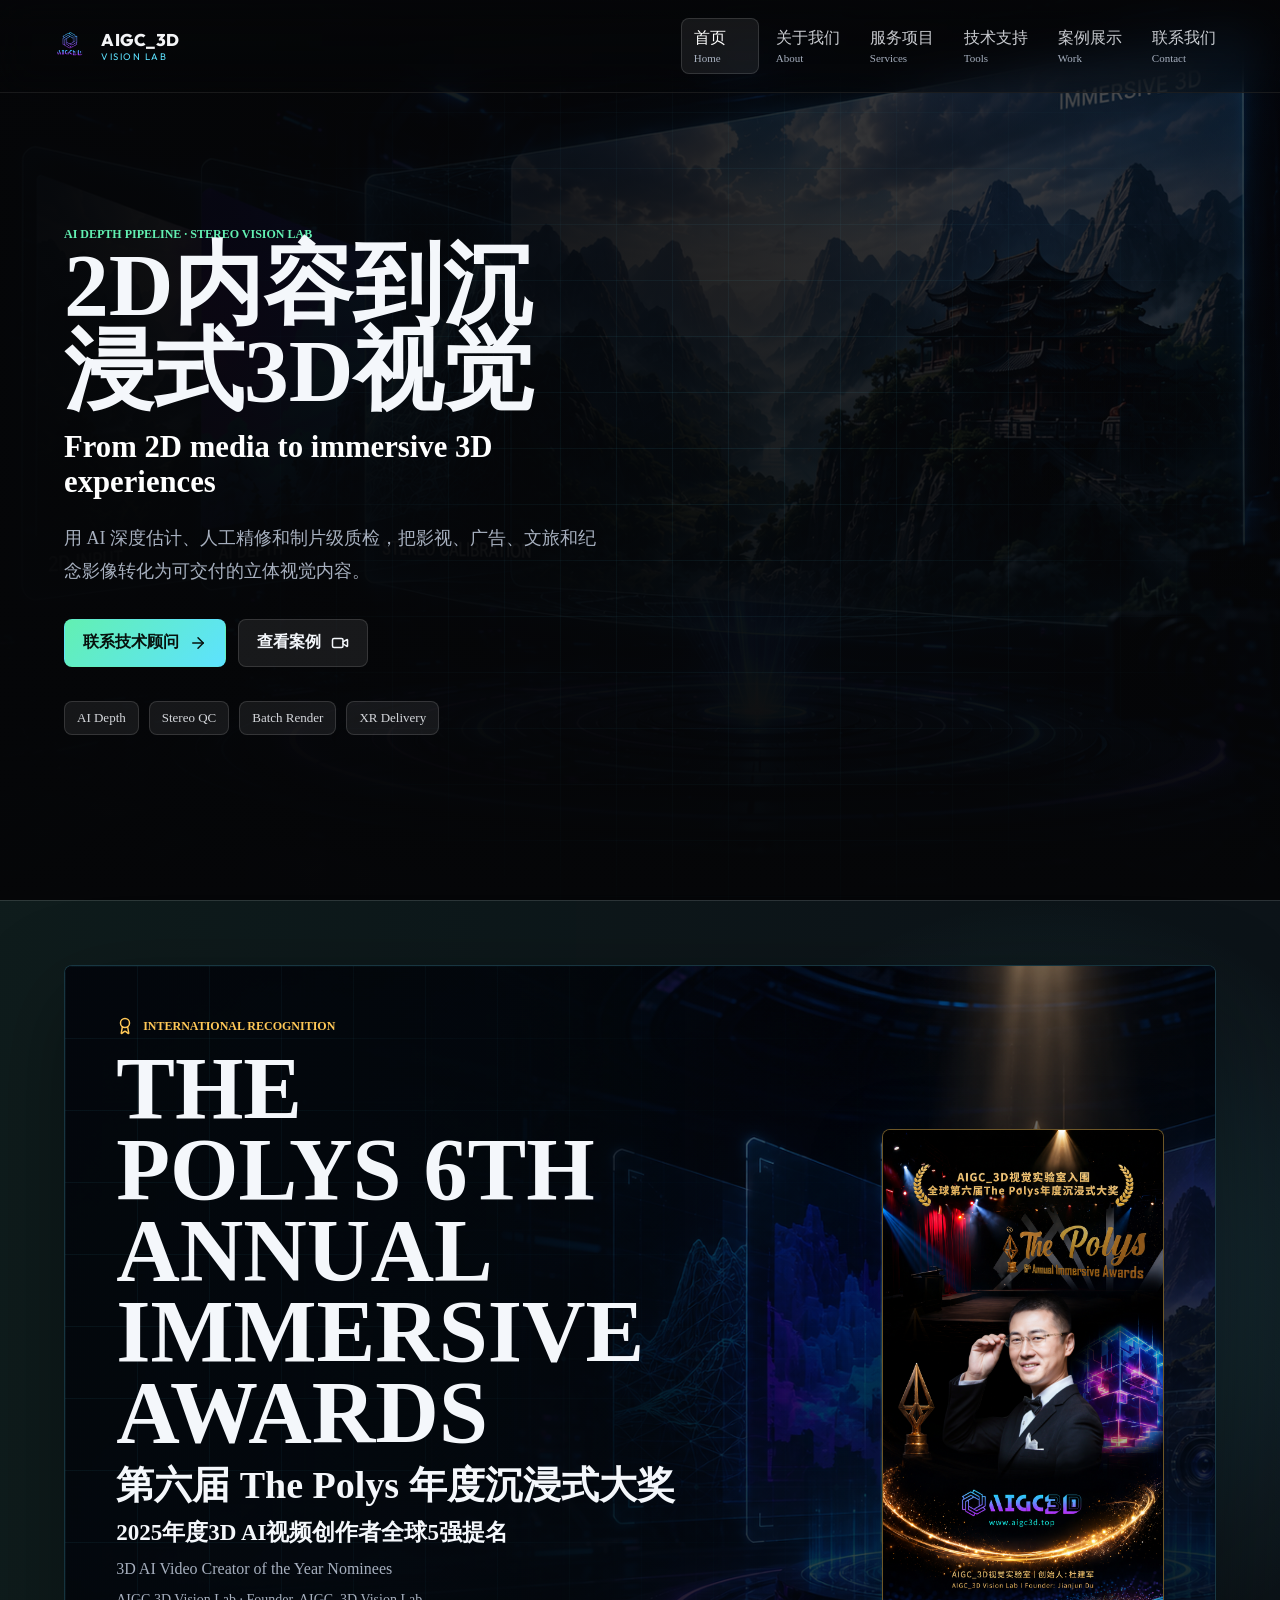
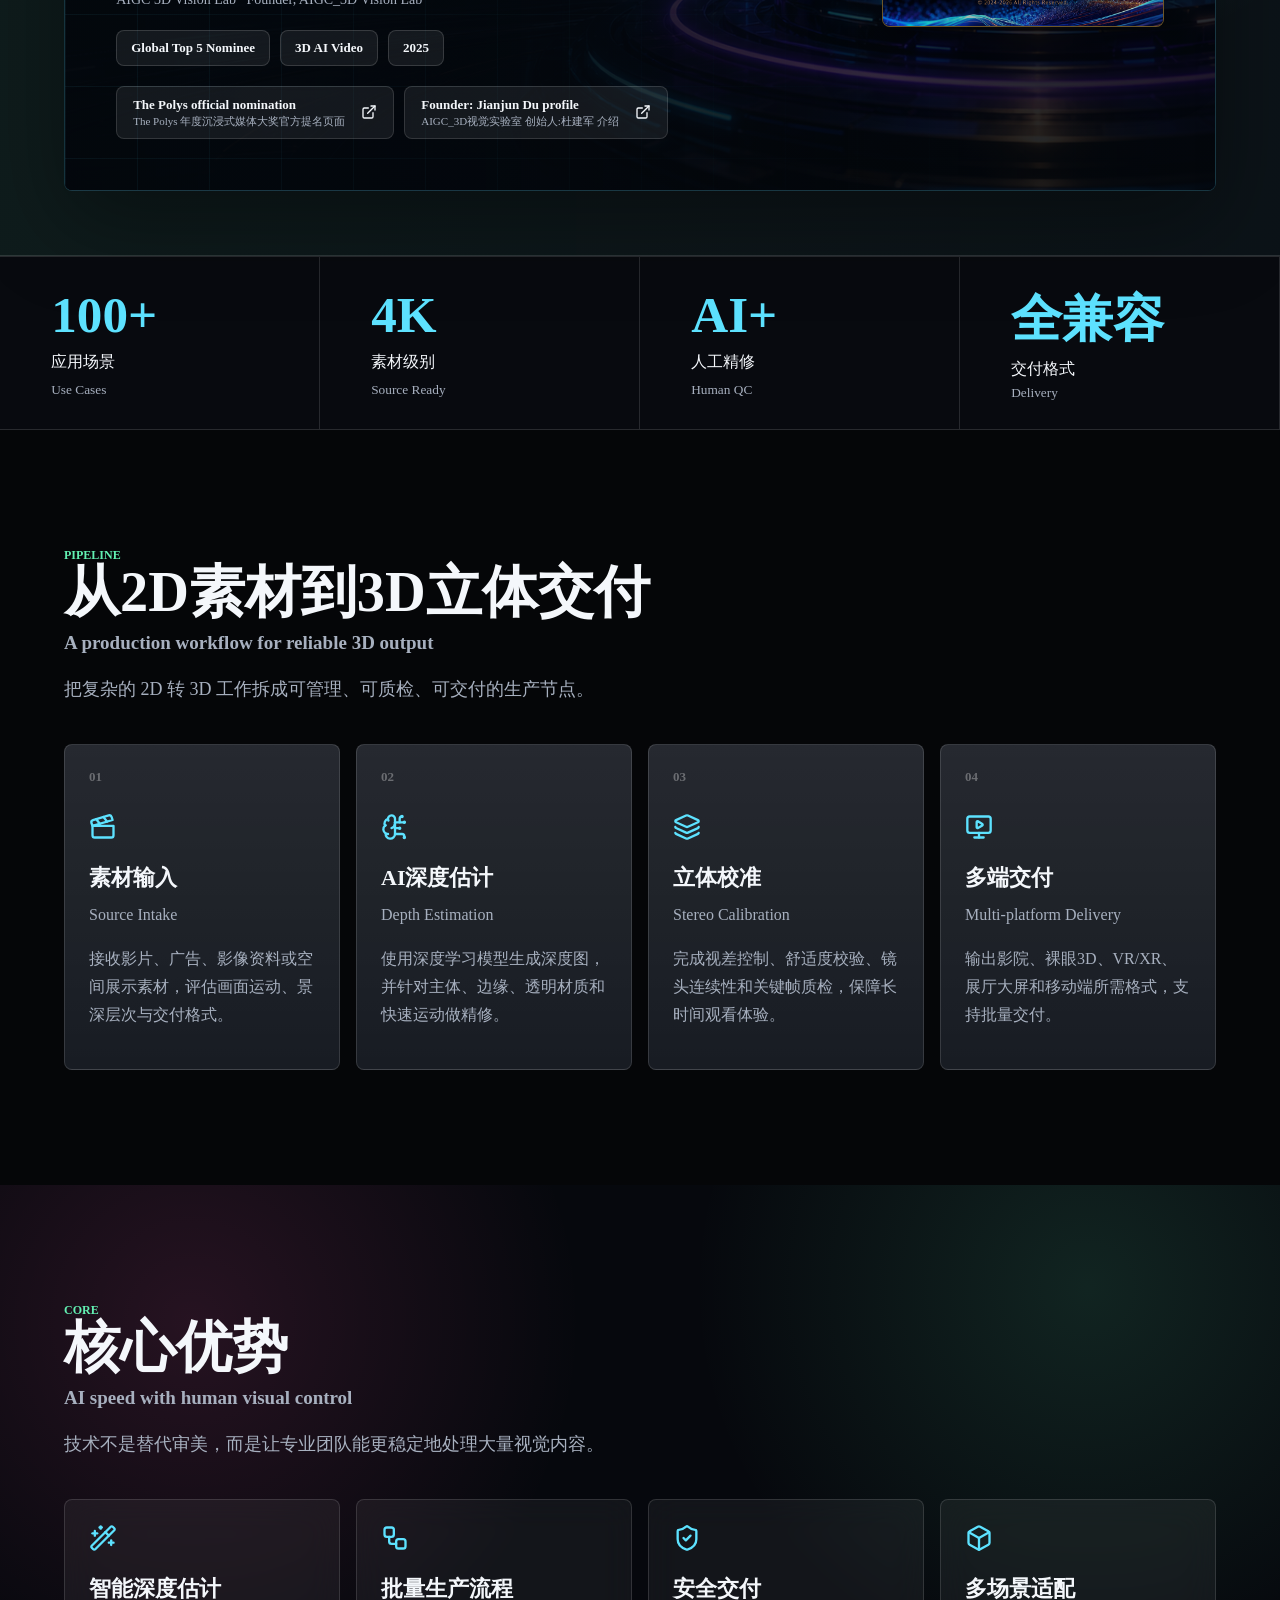
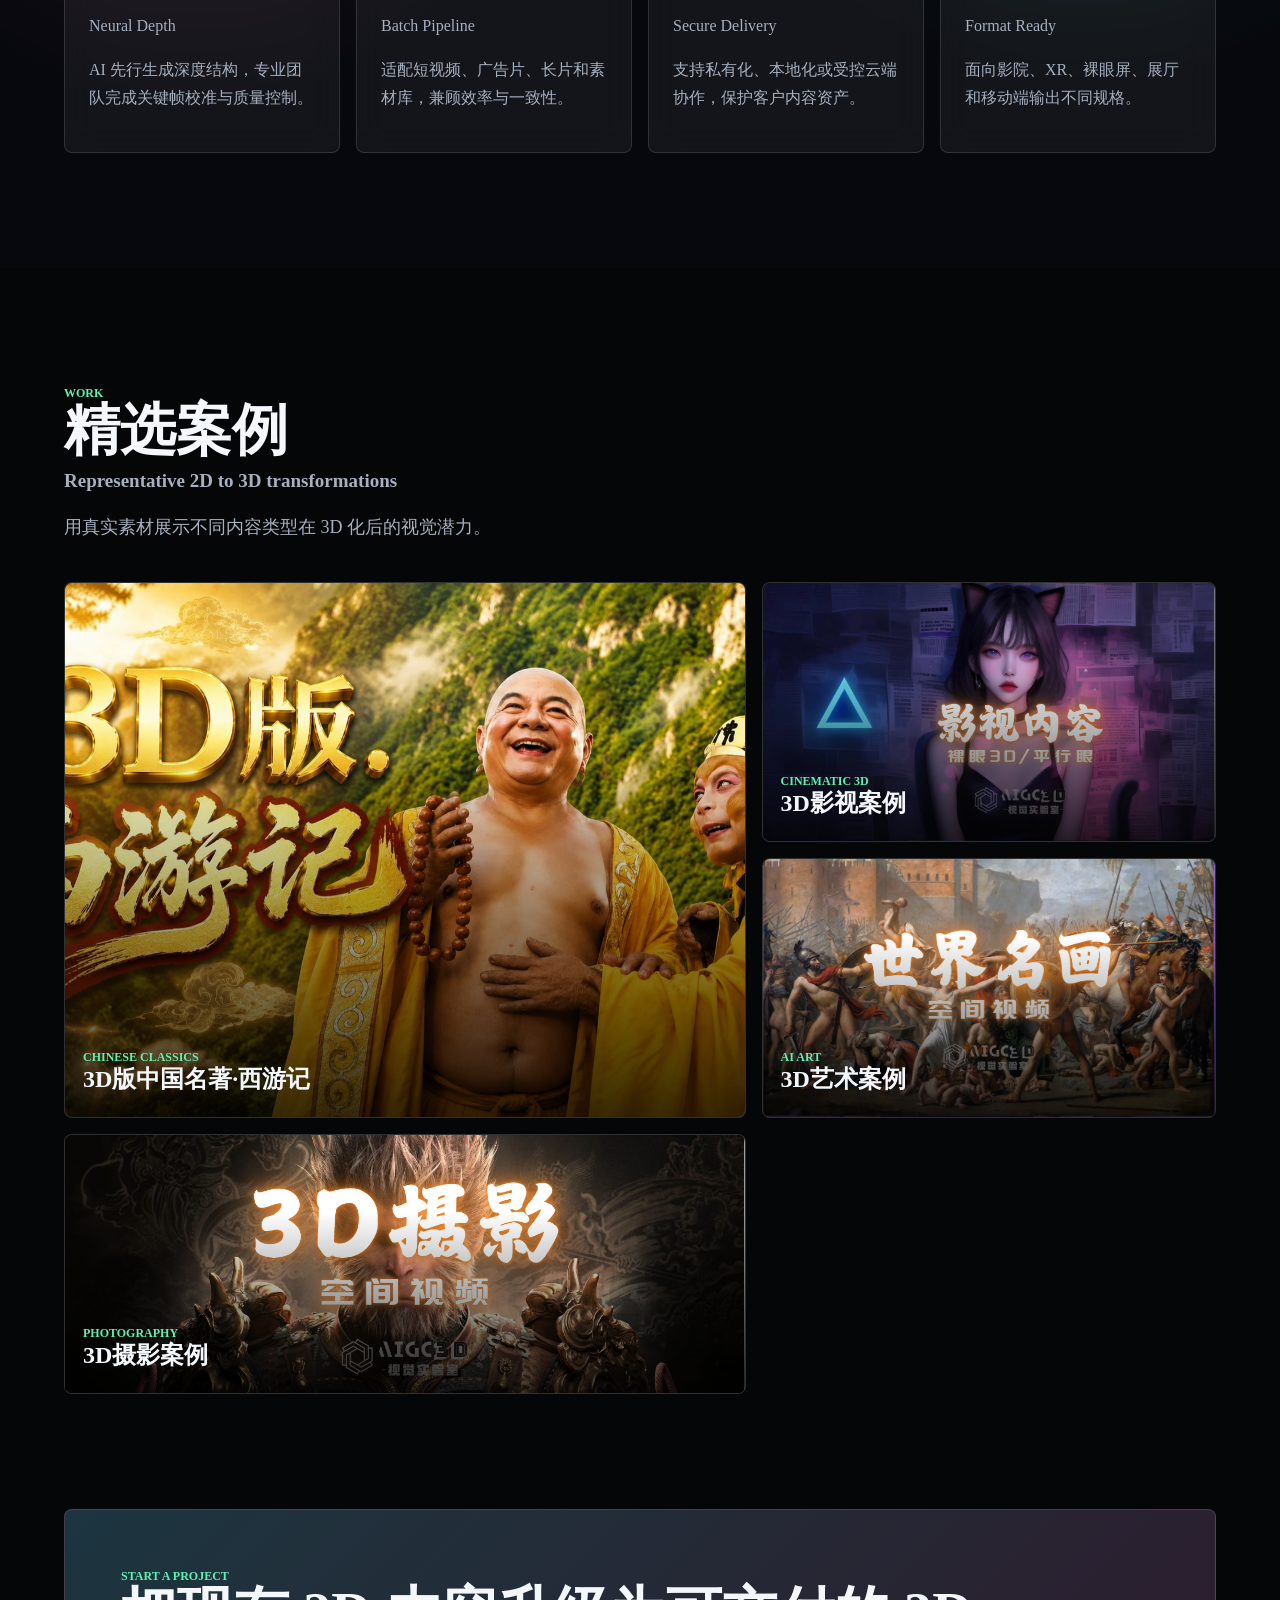
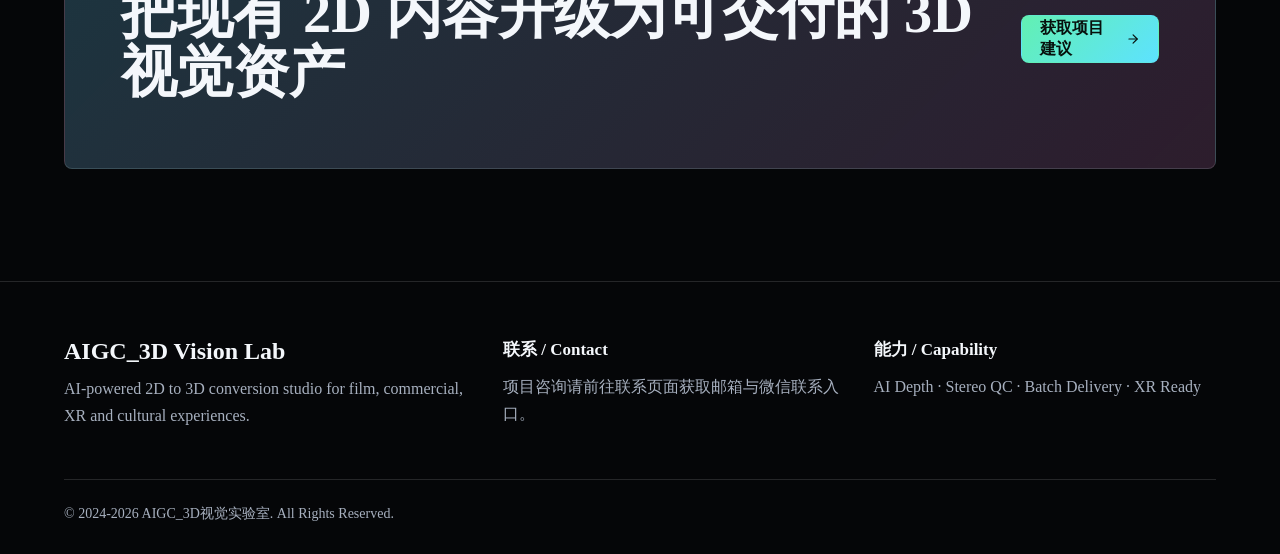
==== commit 1ac763c3: "Update awards card official nomination link text to 'The Polys 年度沉浸式媒体大奖官方提名页面'" ====
--- a/index.html
+++ b/index.html
@@ -6,7 +6,7 @@
     <meta name="description" content="AIGC_3D视觉实验室提供 AI 驱动的 2D 转 3D 视觉解决方案，服务影视、广告、XR、文旅与纪念影像。" />
     <meta name="keywords" content="AIGC,3D视觉,2D转3D,AI深度估计,立体视觉,XR内容" />
     <title>AIGC_3D视觉实验室 - AI 2D转3D视觉解决方案</title>
-    <script type="module" crossorigin src="/assets/main-N78g1aJp.js"></script>
+    <script type="module" crossorigin src="/assets/main-CGoH04dh.js"></script>
     <link rel="stylesheet" crossorigin href="/assets/main-Bm9Jtsn-.css">
   </head>
   <body>
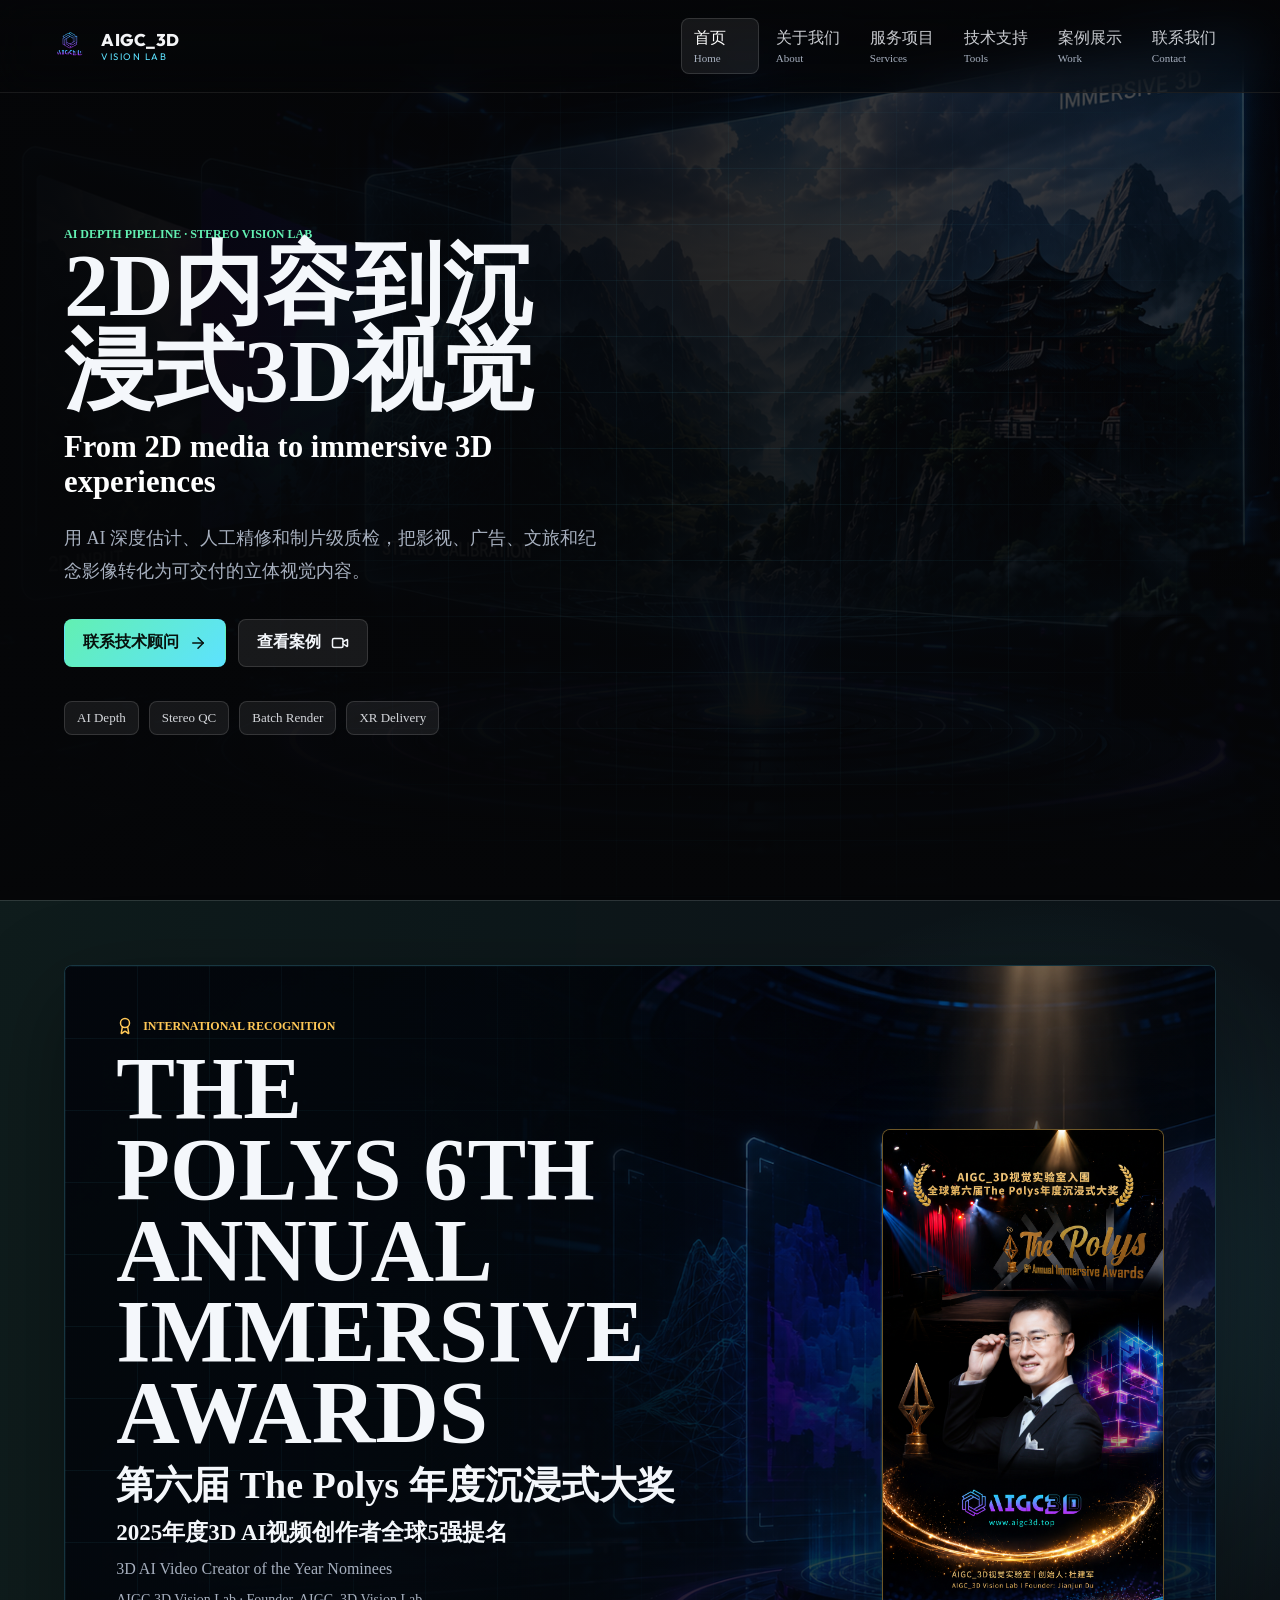
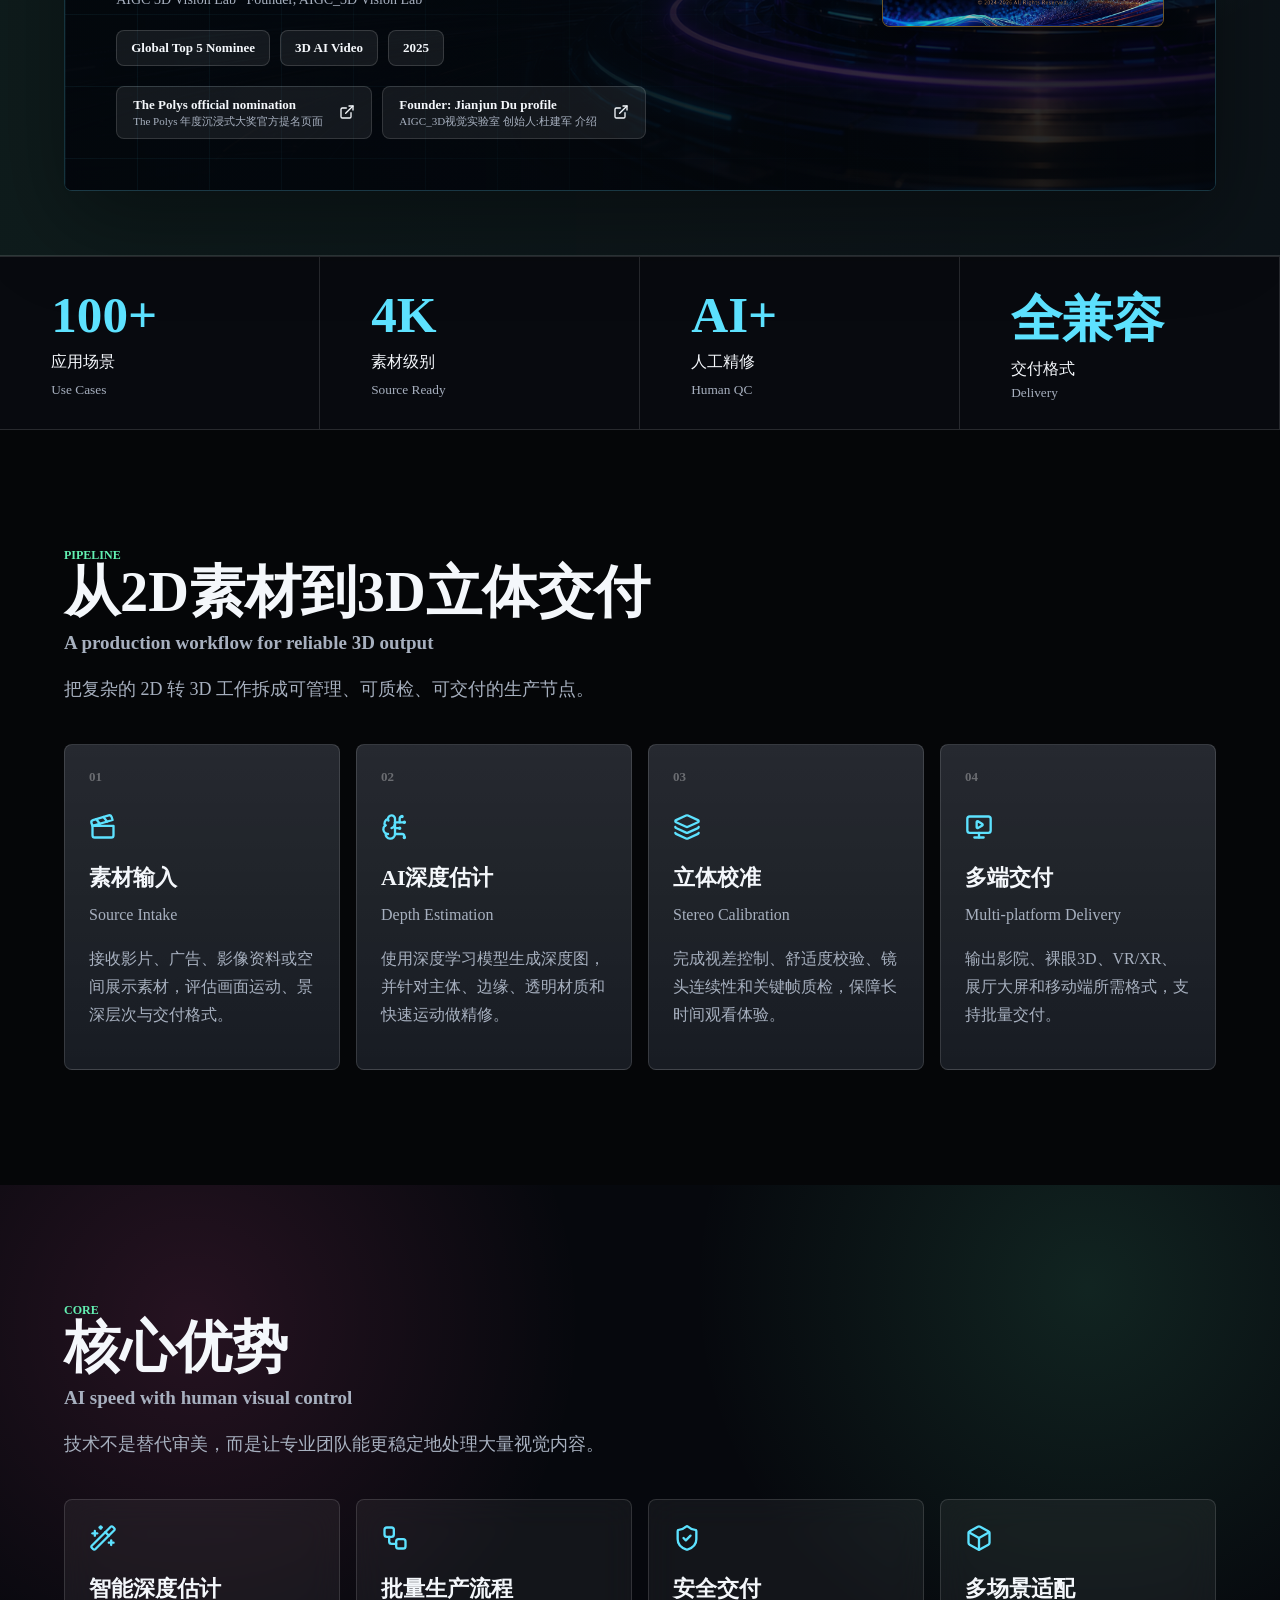
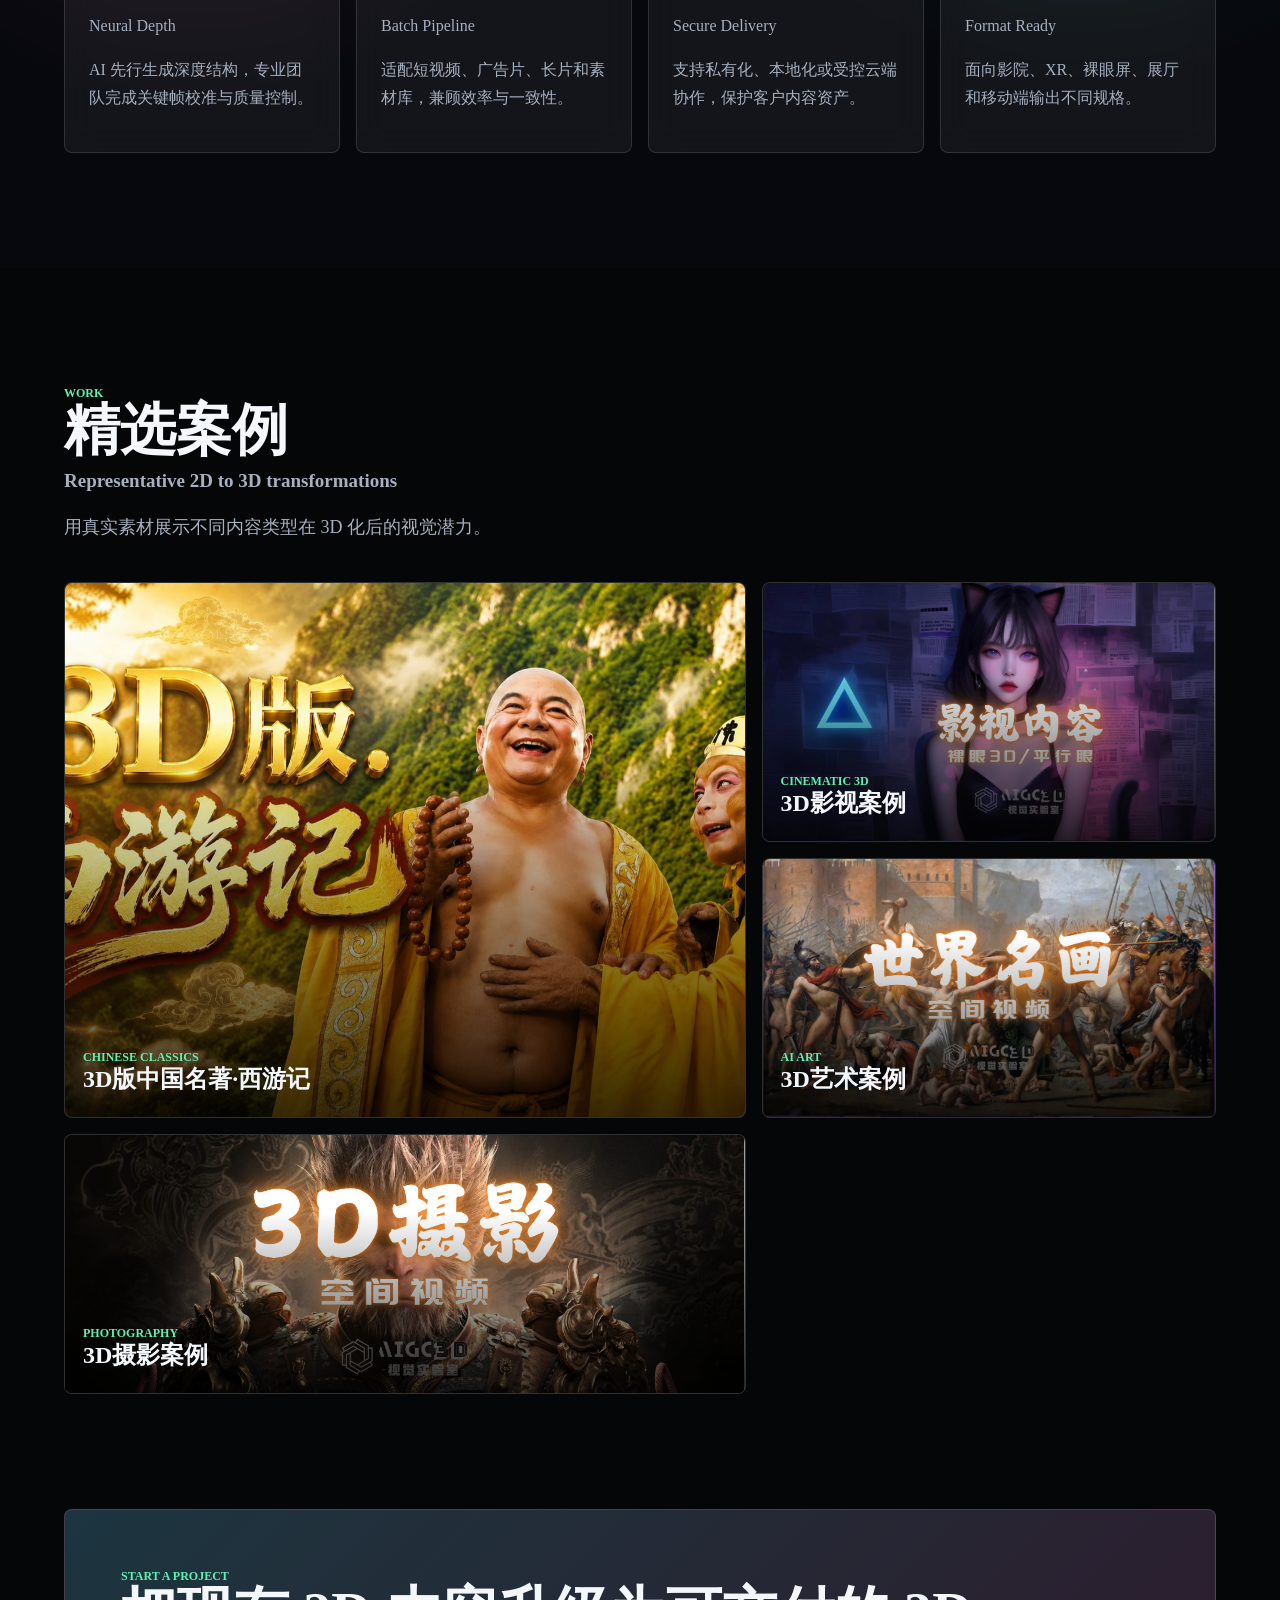
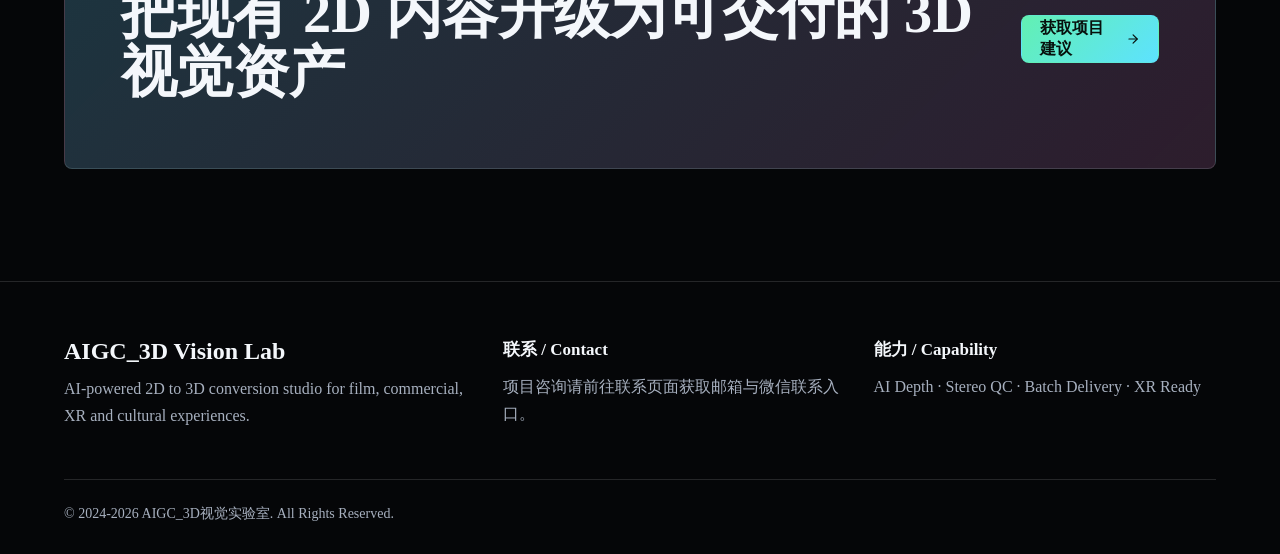
==== commit 09dc2825: "Update awards card official nomination link text to 'The Polys 年度沉浸式大奖官方提名页面'" ====
--- a/index.html
+++ b/index.html
@@ -6,7 +6,7 @@
     <meta name="description" content="AIGC_3D视觉实验室提供 AI 驱动的 2D 转 3D 视觉解决方案，服务影视、广告、XR、文旅与纪念影像。" />
     <meta name="keywords" content="AIGC,3D视觉,2D转3D,AI深度估计,立体视觉,XR内容" />
     <title>AIGC_3D视觉实验室 - AI 2D转3D视觉解决方案</title>
-    <script type="module" crossorigin src="/assets/main-CGoH04dh.js"></script>
+    <script type="module" crossorigin src="/assets/main-BFv3DMLG.js"></script>
     <link rel="stylesheet" crossorigin href="/assets/main-Bm9Jtsn-.css">
   </head>
   <body>
